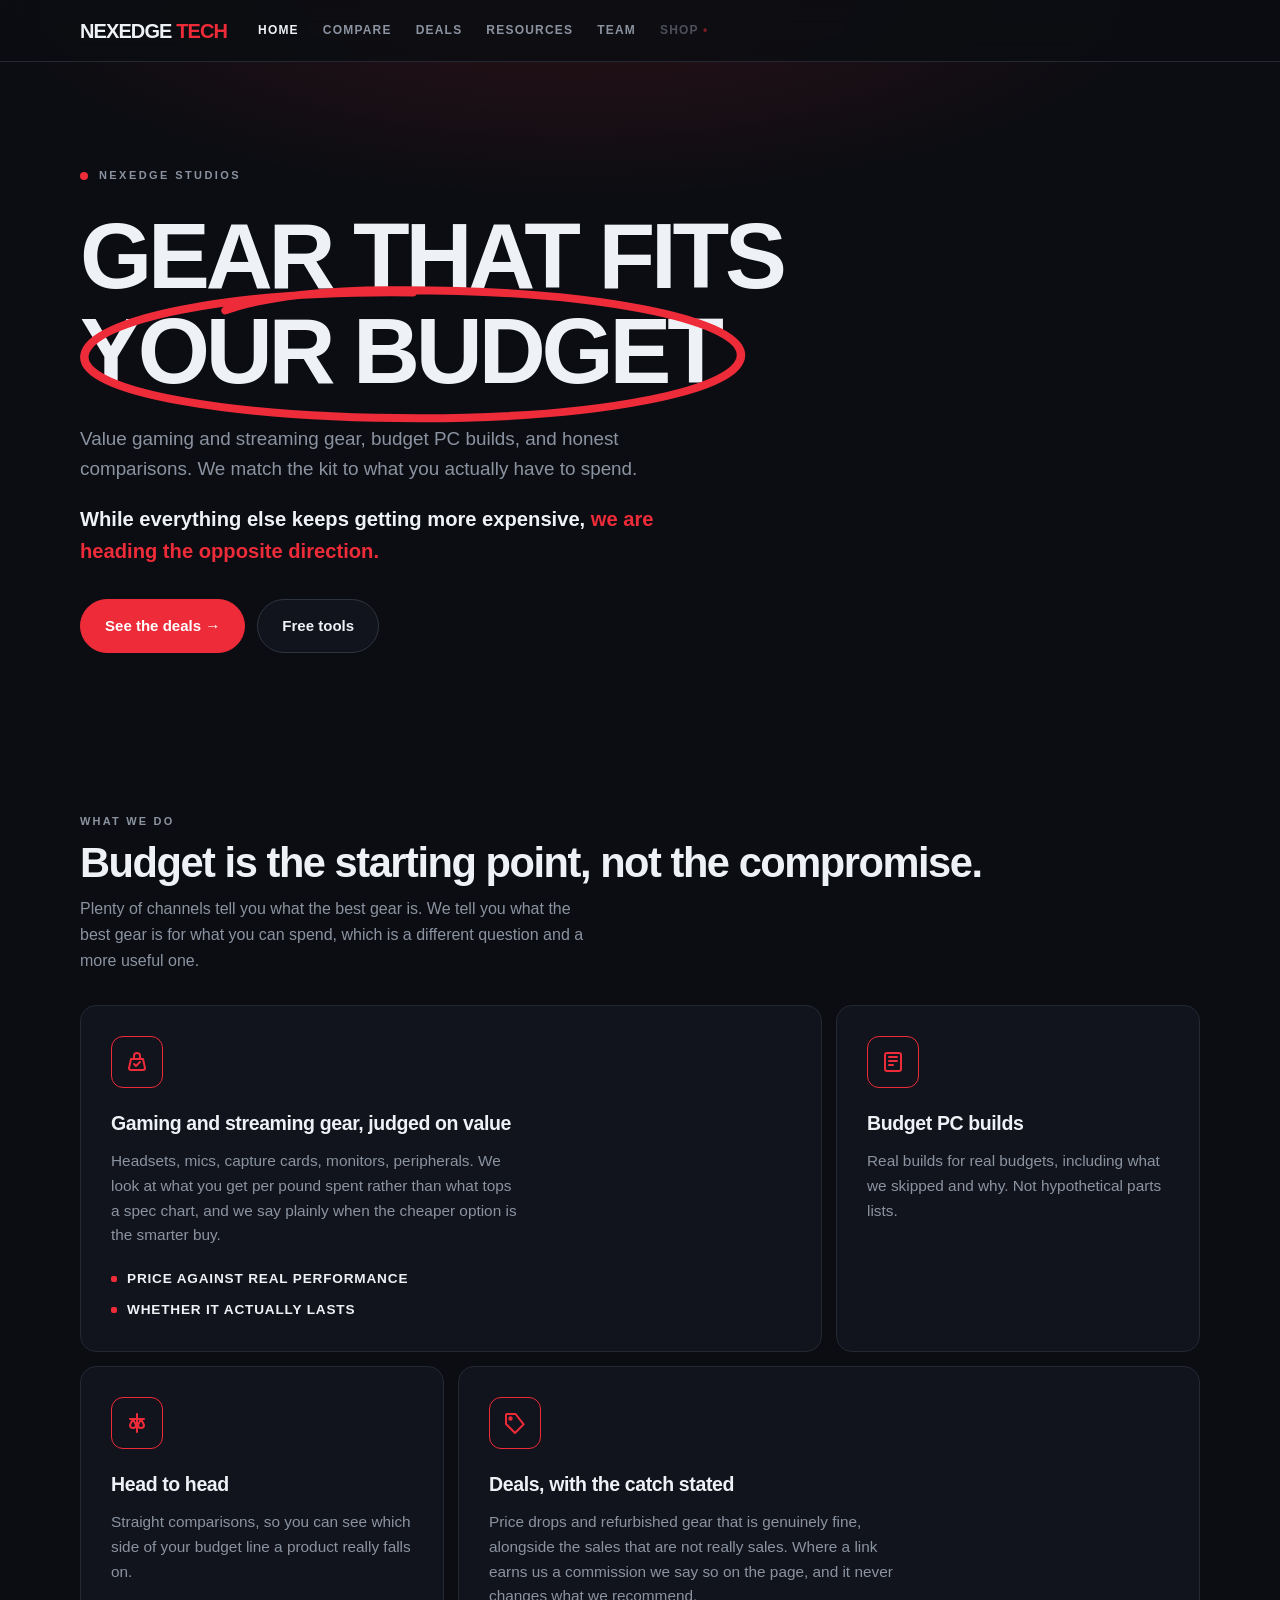
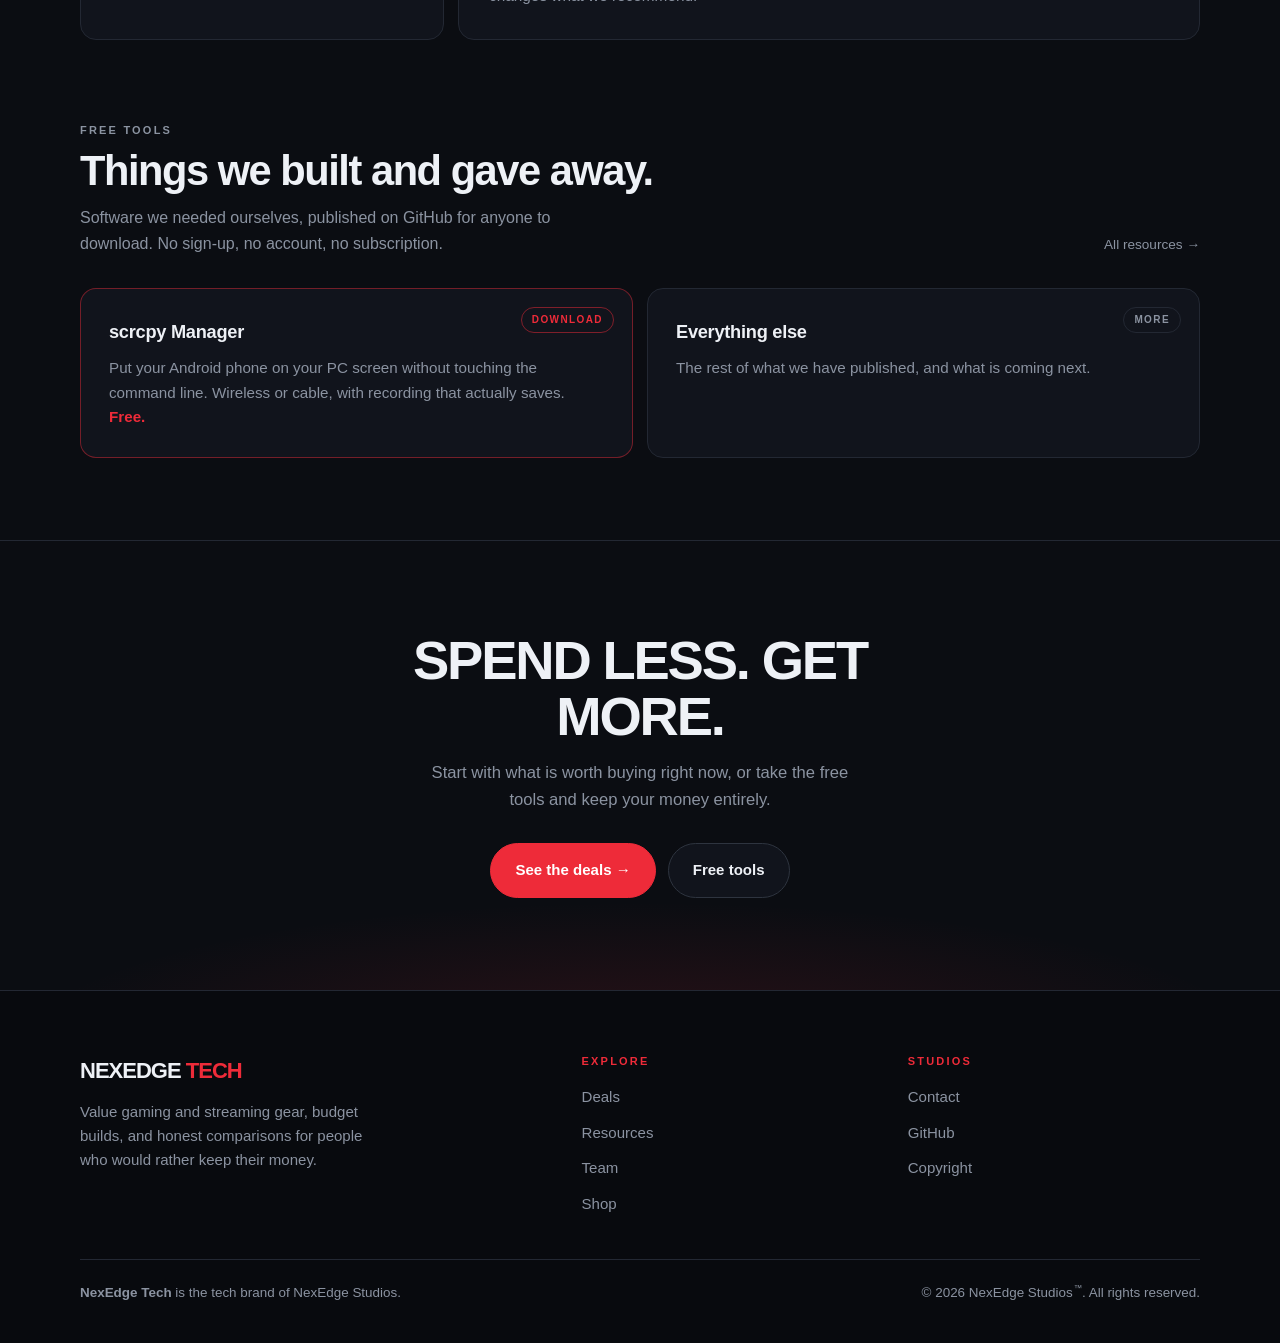
==== index.html @ ee5f9115 "Wordmark reads NEXEDGE TECH; centre it on mobile" ====
﻿<!doctype html>
<html lang="en">
<head>
<meta charset="utf-8">
<meta name="viewport" content="width=device-width, initial-scale=1">
<title>NexEdge Studios | Gear that fits your budget</title>
<meta name="description" content="Value gaming and streaming gear, budget PC builds, and honest comparisons that match the kit to your budget. Home of NexEdge Tech.">
<meta name="theme-color" content="#0b0d12">
<meta property="og:title" content="NexEdge Studios | Gear that fits your budget">
<meta property="og:description" content="Value gaming and streaming gear, budget PC builds, and honest comparisons.">
<meta property="og:type" content="website">
<meta property="og:url" content="https://nexedgestudios.com/">
<link rel="stylesheet" href="/assets/site.css">
</head>
<body>

<nav class="top">
  <div class="nav-in">
    <button class="burger" id="burger" aria-label="Open menu" aria-expanded="false" aria-controls="panel">
      <i></i><i></i><i></i>
    </button>
    <a class="word" href="/">NEXEDGE<b> TECH</b></a>
    <div class="tabs">
      <a class="on" href="/">Home</a>
      <a href="/compare/">Compare</a>
      <a href="/deals/">Deals</a>
      <a href="/resources/">Resources</a>
      <a href="/team/">Team</a>
      <a href="/shop/" class="soon">Shop</a>
    </div>
  </div>
</nav>

<div class="scrim" id="scrim" hidden></div>

<aside class="panel" id="panel" aria-hidden="true" aria-label="Menu">
  <div class="panel-top">
    <span class="word">NEXEDGE<b> TECH</b></span>
    <button class="panel-close" id="panelClose" aria-label="Close menu">&times;</button>
  </div>

  <a class="pl" href="/">Home</a>
  <a class="pl" href="/compare/">Compare<small>Match the gear to your budget</small></a>
  <a class="pl" href="/deals/">Deals<small>What is actually worth buying</small></a>
  <a class="pl" href="/resources/">Resources<small>Free tools we built and gave away</small></a>
  <a class="pl" href="/team/">Team<small>Who we are</small></a>
  <a class="pl" href="/shop/">Shop <span class="pdot">&bull;</span><small>Coming soon</small></a>

  <div class="panel-foot">
    <a class="btn solid" href="mailto:contact@nexedgestudios.com">contact@nexedgestudios.com</a>
    <p>No sign-up. No email required.</p>
    <div class="panel-mini">
      <a href="/copyright/">Copyright</a>
      <a href="https://github.com/nexedgestudios">GitHub</a>
    </div>
  </div>
</aside>

<div class="wrap">
  <header class="hero">
    <div class="status reveal"><span class="dot"></span><span>NexEdge Studios</span></div>
    <h1 class="reveal">
      Gear that fits
      <span class="ring" id="ring">your budget<svg viewBox="0 0 600 150" preserveAspectRatio="none" aria-hidden="true"><path d="M300 20 C150 18 34 44 30 76 C26 110 158 132 306 132 C450 132 574 108 570 74 C566 44 452 18 292 18 C232 17 176 24 146 36"/></svg></span>
    </h1>
    <p class="lede reveal">
      Value gaming and streaming gear, budget PC builds, and honest
      comparisons. We match the kit to what you actually have to spend.
    </p>
    <p class="flip reveal">
      While everything else keeps getting more expensive,
      <em>we are heading the opposite direction.</em>
    </p>
    <div class="cta-row reveal">
      <a class="btn solid mag" href="/deals/">See the deals &rarr;</a>
      <a class="btn mag" href="/resources/">Free tools</a>
    </div>
  </header>
</div>

<div class="wrap">
  <section id="what">
    <div class="head reveal">
      <div>
        <p class="kicker">What we do</p>
        <h2 class="h2">Budget is the starting point, not the compromise.</h2>
        <p class="sub">
          Plenty of channels tell you what the best gear is. We tell you what
          the best gear is for what you can spend, which is a different
          question and a more useful one.
        </p>
      </div>
    </div>

    <div class="bento reveal">

      <div class="cell w8">
        <div class="ic" aria-hidden="true">
          <svg viewBox="0 0 24 24"><path d="M6 9h12l2 9a2 2 0 0 1-2 2H6a2 2 0 0 1-2-2z"/><path d="M9 9V6a3 3 0 0 1 6 0v3"/><path d="m9 14 2 2 4-4"/></svg>
        </div>
        <h3>Gaming and streaming gear, judged on value</h3>
        <p>
          Headsets, mics, capture cards, monitors, peripherals. We look at what
          you get per pound spent rather than what tops a spec chart, and we say
          plainly when the cheaper option is the smarter buy.
        </p>
        <ul class="ticks">
          <li><i></i> Price against real performance</li>
          <li><i></i> Whether it actually lasts</li>
        </ul>
      </div>

      <div class="cell w4">
        <div class="ic" aria-hidden="true">
          <svg viewBox="0 0 24 24"><rect x="4" y="3" width="16" height="18" rx="2"/><path d="M8 7h8M8 11h8M8 15h4"/></svg>
        </div>
        <h3>Budget PC builds</h3>
        <p>
          Real builds for real budgets, including what we skipped and why. Not
          hypothetical parts lists.
        </p>
      </div>

      <div class="cell w4">
        <div class="ic" aria-hidden="true">
          <svg viewBox="0 0 24 24"><path d="M12 3v18"/><path d="M5 8h14"/><path d="m8 8-3 6a3 3 0 0 0 6 0z"/><path d="m16 8-3 6a3 3 0 0 0 6 0z"/></svg>
        </div>
        <h3>Head to head</h3>
        <p>
          Straight comparisons, so you can see which side of your budget line a
          product really falls on.
        </p>
      </div>

      <div class="cell w8">
        <div class="ic" aria-hidden="true">
          <svg viewBox="0 0 24 24"><path d="M20.6 13.4 12 22l-9-9V4a1 1 0 0 1 1-1h8.6z"/><circle cx="7.5" cy="7.5" r="1.2"/></svg>
        </div>
        <h3>Deals, with the catch stated</h3>
        <p>
          Price drops and refurbished gear that is genuinely fine, alongside the
          sales that are not really sales. Where a link earns us a commission we
          say so on the page, and it never changes what we recommend.
        </p>
      </div>

    </div>
  </section>
</div>

<div class="wrap">
  <section id="free" style="padding-top:0">
    <div class="head reveal">
      <div>
        <p class="kicker">Free tools</p>
        <h2 class="h2">Things we built and gave away.</h2>
        <p class="sub">
          Software we needed ourselves, published on GitHub for anyone to
          download. No sign-up, no account, no subscription.
        </p>
      </div>
      <p class="note"><a class="copy-link" href="/resources/">All resources &rarr;</a></p>
    </div>
    <div class="grid2 reveal">
      <a class="card lead" href="/resources/">
        <span class="tag">Download</span>
        <h3>scrcpy Manager</h3>
        <p>
          Put your Android phone on your PC screen without touching the command
          line. Wireless or cable, with recording that actually saves.
          <span class="free">Free.</span>
        </p>
      </a>
      <a class="card" href="/resources/">
        <span class="tag">More</span>
        <h3>Everything else</h3>
        <p>
          The rest of what we have published, and what is coming next.
        </p>
      </a>
    </div>
  </section>
</div>

<div class="final">
  <div class="wrap reveal">
    <h2>Spend less. Get more.</h2>
    <p>
      Start with what is worth buying right now, or take the free tools and
      keep your money entirely.
    </p>
    <div class="cta-row">
      <a class="btn solid mag" href="/deals/">See the deals &rarr;</a>
      <a class="btn mag" href="/resources/">Free tools</a>
    </div>
  </div>
</div>

<footer>
  <div class="wrap">
    <div class="fgrid">
      <div class="fbrand">
        <a class="word" href="/">NEXEDGE<b> TECH</b></a>
        <p>
          Value gaming and streaming gear, budget builds, and honest
          comparisons for people who would rather keep their money.
        </p>
      </div>
      <div>
        <h4>Explore</h4>
        <ul>
          <li><a href="/deals/">Deals</a></li>
          <li><a href="/resources/">Resources</a></li>
          <li><a href="/team/">Team</a></li>
          <li><a href="/shop/">Shop</a></li>
        </ul>
      </div>
      <div>
        <h4>Studios</h4>
        <ul>
          <li><a href="mailto:contact@nexedgestudios.com">Contact</a></li>
          <li><a href="https://github.com/nexedgestudios">GitHub</a></li>
          <li><a href="/copyright/">Copyright</a></li>
        </ul>
      </div>
    </div>
    <div class="fbot">
      <p style="margin:0"><strong>NexEdge Tech</strong> is the tech brand of NexEdge Studios.</p>
      <p style="margin:0">
        <a href="/copyright/" class="copy-link">
          &copy; <span class="yr">2026</span> NexEdge Studios<span class="tm">&trade;</span>.
          All rights reserved.
        </a>
      </p>
    </div>
  </div>
</footer>

<script src="/assets/site.js"></script>
</body>
</html>
---- assets/site.css ----
/* ====================================================================
   NexEdge Studios - shared stylesheet
   One file for every page so styling cannot drift between them.
   No webfonts, no frameworks, no external requests of any kind.
   ==================================================================== */
:root{
  --bg:#0b0d12;            /* near black, faint cool cast */
  --bg-2:#10131a;
  --bg-3:#080a0e;
  --card:rgba(19,23,31,.82);
  --line:#232833;
  --line-2:#2e343f;
  --fg:#eef1f6;
  --muted:#8b93a1;
  --accent:#ee2b39;        /* NexEdge red */
  --accent-soft:rgba(238,43,57,.14);
  --accent-ink:#ffffff;
  --max:1180px;
  --gutter:30px;
}
*{box-sizing:border-box}
html{-webkit-text-size-adjust:100%;scroll-behavior:smooth}
@media(prefers-reduced-motion:reduce){ html{scroll-behavior:auto} }
body{
  margin:0;background:var(--bg);color:var(--fg);
  font:16px/1.6 -apple-system,BlinkMacSystemFont,"Segoe UI",Roboto,Helvetica,Arial,sans-serif;
  -webkit-font-smoothing:antialiased;overflow-x:hidden;
}
.wrap{max-width:var(--max);margin:0 auto;padding:0 var(--gutter)}
.narrow{max-width:860px}
a{color:inherit}

/* ---------- reveal on scroll ---------- */
.reveal{opacity:0;transform:translateY(26px);
  transition:opacity .7s cubic-bezier(.22,1,.36,1),transform .7s cubic-bezier(.22,1,.36,1)}
.reveal.in{opacity:1;transform:none}
@media(prefers-reduced-motion:reduce){ .reveal{opacity:1;transform:none;transition:none} }

/* ---------- nav ---------- */
nav.top{position:sticky;top:0;z-index:60;
  background:rgba(11,13,18,.86);backdrop-filter:blur(12px);
  border-bottom:1px solid var(--line)}
.nav-in{max-width:var(--max);margin:0 auto;padding:13px var(--gutter);
  display:flex;align-items:center;gap:16px}
.word{font-weight:900;letter-spacing:-.045em;font-size:20px;
  text-decoration:none;white-space:nowrap;margin-right:4px}
.word b{color:var(--accent)}
/* On mobile the wordmark centres itself regardless of the burger's width.
   Absolute centring beats flex here - it stays dead centre even though the
   burger sits on the left and there is nothing on the right. */
@media(max-width:880px){
  .nav-in{position:relative;min-height:40px}
  nav.top .word{position:absolute;left:50%;transform:translateX(-50%);margin:0}
}
.tabs{display:flex;gap:2px;align-items:center;flex:1}
.tabs a{color:var(--muted);text-decoration:none;font-size:12px;
  letter-spacing:.1em;text-transform:uppercase;font-weight:700;
  padding:8px 11px;border-radius:8px;white-space:nowrap;transition:color .2s,background .2s}
.tabs a:hover{color:var(--fg);background:#171b23}
.tabs a.on{color:var(--fg)}
.tabs a.soon{opacity:.5}
.tabs a.soon:after{content:" \2022";color:var(--accent)}
@media(max-width:880px){ .word{font-size:18px} .tabs{display:none} }

/* ---------- burger + left slide-out panel ---------- */
.burger{margin-left:-10px;margin-right:4px;display:inline-flex;flex-direction:column;
  justify-content:center;gap:5px;width:44px;height:40px;padding:0 10px;
  background:none;border:0;cursor:pointer;z-index:80;flex:none}
/* Desktop keeps the inline tabs, so the burger and slide-out are mobile only.
   The 880px breakpoint below is where .tabs hides - these two must stay in sync. */
@media(min-width:881px){ .burger{display:none} }
.burger i{display:block;height:2px;background:var(--fg);border-radius:2px;
  transition:transform .35s cubic-bezier(.4,0,.2,1),opacity .25s}
.burger i:nth-child(1){width:100%}
.burger i:nth-child(2){width:70%;align-self:flex-end}
.burger i:nth-child(3){width:85%;align-self:flex-end}
body.panel-open .burger i:nth-child(1){transform:translateY(7px) rotate(45deg);width:100%}
body.panel-open .burger i:nth-child(2){opacity:0}
body.panel-open .burger i:nth-child(3){transform:translateY(-7px) rotate(-45deg);width:100%}

.scrim{position:fixed;inset:0;background:rgba(4,5,8,.62);backdrop-filter:blur(2px);
  opacity:0;visibility:hidden;z-index:70;
  transition:opacity 400ms cubic-bezier(.4,0,.2,1),visibility 400ms}
body.panel-open .scrim{opacity:1;visibility:visible}

.panel{position:fixed;top:0;left:0;height:100dvh;width:100%;max-width:600px;
  background:var(--bg-2);border-right:1px solid var(--line);z-index:75;
  transform:translateX(-100%);
  transition:transform 600ms cubic-bezier(.4,0,.2,1);
  display:flex;flex-direction:column;
  padding:0 calc(6vw + 20px);overflow-y:auto;overscroll-behavior:contain;
  scrollbar-width:thin;scrollbar-color:var(--line-2) transparent}
.panel::-webkit-scrollbar{width:6px}
.panel::-webkit-scrollbar-thumb{background:var(--line-2);border-radius:6px}
body.panel-open .panel{transform:translateX(0)}
@media(prefers-reduced-motion:reduce){ .panel,.scrim{transition:none} }
.panel-top{display:flex;align-items:center;justify-content:space-between;
  padding:22px 0 10px;margin-bottom:10px}
.panel-close{background:none;border:0;color:var(--muted);cursor:pointer;
  font-size:26px;line-height:1;padding:6px 10px;border-radius:8px}
.panel-close:hover{color:var(--fg);background:#191d26}
.panel a.pl{display:block;text-decoration:none;color:var(--fg);
  font-weight:800;letter-spacing:-.02em;font-size:clamp(1.4rem,4.4vw,1.95rem);
  padding:26px 0;border-bottom:1px solid var(--line);
  transition:color .2s,padding-left .3s cubic-bezier(.4,0,.2,1)}
.panel a.pl:hover{color:var(--accent);padding-left:10px}
.panel a.pl small{display:block;font-size:.7rem;letter-spacing:.16em;
  text-transform:uppercase;color:var(--muted);font-weight:700;margin-top:7px}
.panel a.pl .pdot{color:var(--accent);font-size:1rem;vertical-align:middle}
.panel-foot{margin-top:auto;padding:26px 0 40px}
.panel-foot .btn{width:100%;justify-content:center}
.panel-foot p{margin:13px 0 0;color:var(--muted);font-size:.82rem;text-align:center}
.panel-mini{display:flex;gap:16px;justify-content:center;margin-top:18px}
.panel-mini a{color:var(--muted);text-decoration:none;font-size:.78rem;
  letter-spacing:.1em;text-transform:uppercase;font-weight:700}
.panel-mini a:hover{color:var(--fg)}

/* ---------- hero ---------- */
header.hero{padding:100px 0 78px;position:relative}
header.hero:before{content:"";position:absolute;inset:-45% -20% auto -20%;height:560px;
  background:radial-gradient(56% 56% at 46% 40%, var(--accent-soft), transparent 70%);
  pointer-events:none}
.status{display:inline-flex;align-items:center;gap:11px;margin-bottom:24px}
.dot{width:8px;height:8px;border-radius:50%;background:var(--accent);animation:pulse 2.4s infinite}
@keyframes pulse{
  0%{box-shadow:0 0 0 0 rgba(238,43,57,.6)}
  70%{box-shadow:0 0 0 11px rgba(238,43,57,0)}
  100%{box-shadow:0 0 0 0 rgba(238,43,57,0)}
}
@media(prefers-reduced-motion:reduce){ .dot{animation:none} }
.status span{font-size:11px;letter-spacing:.22em;text-transform:uppercase;
  color:var(--muted);font-weight:700}
h1{margin:0 0 26px;font-weight:900;letter-spacing:-.045em;
  font-size:clamp(2.7rem,8.8vw,5.8rem);line-height:1.02;text-transform:uppercase}
/* hand-drawn ring: dash length measured in JS so it always closes;
   small left overhang so the first letter is never clipped */
.ring{position:relative;display:inline-block;white-space:nowrap}
.ring svg{position:absolute;left:-5%;top:-36%;width:114%;height:178%;
  overflow:visible;pointer-events:none}
.ring svg path{fill:none;stroke:var(--accent);stroke-width:7;
  stroke-linecap:round;stroke-linejoin:round}
.ring.go svg path{animation:draw 1.25s cubic-bezier(.5,.05,.25,1) forwards}
@keyframes draw{to{stroke-dashoffset:0}}
@media(prefers-reduced-motion:reduce){
  .ring svg path{stroke-dashoffset:0 !important;animation:none !important} }
.lede{font-size:clamp(1.02rem,2.1vw,1.18rem);color:var(--muted);margin:0 0 18px;max-width:54ch}
.lede strong{color:var(--fg);font-weight:700}
.flip{font-size:clamp(1.04rem,2.2vw,1.26rem);font-weight:700;color:var(--fg);
  margin:0 0 32px;max-width:54ch}
.flip em{color:var(--accent);font-style:normal}

/* ---------- buttons ---------- */
.cta-row{display:flex;flex-wrap:wrap;gap:12px}
.btn{display:inline-flex;align-items:center;gap:9px;
  padding:14px 24px;border-radius:999px;text-decoration:none;
  font-weight:700;font-size:.94rem;border:1px solid var(--line-2);
  color:var(--fg);background:var(--card);
  transition:transform .18s ease-out,border-color .2s,filter .2s}
.btn:hover{border-color:var(--accent)}
.btn.solid{background:var(--accent);color:var(--accent-ink);border-color:var(--accent)}
.btn.solid:hover{filter:brightness(1.1)}
.microcopy{margin:15px 0 0;font-size:.86rem;color:var(--muted)}

/* ---------- sections ---------- */
section{padding:82px 0;scroll-margin-top:72px}
.head{display:flex;align-items:flex-end;justify-content:space-between;
  gap:22px;margin-bottom:32px;flex-wrap:wrap}
.kicker{font-size:11px;letter-spacing:.2em;text-transform:uppercase;
  color:var(--muted);font-weight:700;margin:0 0 10px}
.h2{margin:0;font-weight:900;letter-spacing:-.035em;line-height:1.05;
  font-size:clamp(1.7rem,4.4vw,2.6rem)}
.sub{margin:12px 0 0;color:var(--muted);max-width:58ch}
.note{font-size:.85rem;color:var(--muted);margin:0}

/* ---------- bento ---------- */
.bento{display:grid;grid-template-columns:repeat(12,1fr);gap:14px}
.cell{grid-column:span 12;background:var(--card);border:1px solid var(--line);
  border-radius:16px;padding:30px;position:relative;
  transition:border-color .3s,box-shadow .3s}
.cell:hover{border-color:var(--accent);box-shadow:0 0 34px rgba(238,43,57,.13)}
@media(min-width:840px){
  .cell.w8{grid-column:span 8}
  .cell.w4{grid-column:span 4}
  .cell.w6{grid-column:span 6}
}
.ic{width:52px;height:52px;border-radius:12px;display:flex;align-items:center;
  justify-content:center;border:1px solid var(--accent);color:var(--accent);
  margin-bottom:20px;transition:background .35s,color .35s}
.cell:hover .ic{background:var(--accent);color:var(--accent-ink)}
.ic svg{width:24px;height:24px;fill:none;stroke:currentColor;stroke-width:2;
  stroke-linecap:round;stroke-linejoin:round}
.cell h3{margin:0 0 10px;font-size:1.22rem;letter-spacing:-.02em}
.cell p{margin:0;color:var(--muted);font-size:.96rem;max-width:48ch}
.ticks{list-style:none;margin:20px 0 0;padding:0;display:grid;gap:10px}
.ticks li{display:flex;align-items:center;gap:10px;font-size:.85rem;
  letter-spacing:.06em;text-transform:uppercase;font-weight:600;color:var(--fg)}
.ticks i{width:6px;height:6px;background:var(--accent);border-radius:2px;flex:none}

/* ---------- cards ---------- */
.grid2{display:grid;gap:14px}
@media(min-width:820px){ .grid2{grid-template-columns:repeat(2,1fr)} }
.card{background:var(--card);border:1px solid var(--line);border-radius:16px;
  padding:28px;position:relative;transition:border-color .3s;
  display:block;text-decoration:none}
.card:hover{border-color:var(--line-2)}
.card h3{margin:0 0 10px;font-size:1.14rem;letter-spacing:-.015em;padding-right:96px}
.card p{margin:0;color:var(--muted);font-size:.95rem}
.tag{position:absolute;top:18px;right:18px;font-size:10px;letter-spacing:.14em;
  text-transform:uppercase;color:var(--muted);border:1px solid var(--line);
  border-radius:999px;padding:4px 10px;font-weight:700}
.card.lead{border-color:rgba(238,43,57,.45)}
.card.lead .tag{color:var(--accent);border-color:rgba(238,43,57,.5)}
.free{color:var(--accent);font-weight:700}
.empty{border:1px dashed var(--line-2);border-radius:16px;padding:32px;
  color:var(--muted);font-size:.96rem}
.empty b{color:var(--fg)}

/* ---------- disclosure ---------- */
.disclosure{background:var(--card);border:1px solid var(--line-2);border-radius:14px;
  padding:20px 22px;margin:0 0 28px}
.disclosure p{margin:0;color:var(--muted);font-size:.92rem}
.disclosure b{color:var(--fg)}

/* ---------- final cta ---------- */
.final{border-top:1px solid var(--line);padding:92px 0;text-align:center;
  position:relative;overflow:hidden}
.final:before{content:"";position:absolute;inset:auto -20% -60% -20%;height:420px;
  background:radial-gradient(50% 50% at 50% 50%, var(--accent-soft), transparent 70%);
  pointer-events:none}
.final h2{margin:0 auto 16px;font-weight:900;letter-spacing:-.04em;line-height:1.02;
  font-size:clamp(1.9rem,5.6vw,3.4rem);text-transform:uppercase;max-width:17ch;position:relative}
.final p{margin:0 auto 30px;color:var(--muted);max-width:48ch;font-size:1.04rem;position:relative}
.final .cta-row{justify-content:center;position:relative}

/* ---------- page header (inner pages) ---------- */
.phead{padding:74px 0 8px}
.phead h1{font-size:clamp(2.1rem,6vw,3.4rem);margin-bottom:14px}
.phead p{margin:0;color:var(--muted);max-width:60ch;font-size:1.05rem}

/* ---------- comparison tool ---------- */
.filters{display:grid;gap:18px;margin-bottom:34px}
.frow{display:flex;flex-wrap:wrap;gap:8px;align-items:center}
.flabel{font-size:11px;letter-spacing:.2em;text-transform:uppercase;
  color:var(--muted);font-weight:700;margin-right:6px;min-width:78px}
.chip{background:var(--card);border:1px solid var(--line);color:var(--muted);
  border-radius:999px;padding:9px 16px;font-size:.86rem;font-weight:700;
  cursor:pointer;transition:border-color .2s,color .2s,background .2s}
.chip:hover{color:var(--fg);border-color:var(--line-2)}
.chip[aria-pressed="true"]{background:var(--accent);border-color:var(--accent);
  color:var(--accent-ink)}
.count{margin:0 0 18px;color:var(--muted);font-size:.88rem}

.plist{display:grid;gap:14px}
@media(min-width:900px){ .plist{grid-template-columns:repeat(2,1fr)} }
.prod{background:var(--card);border:1px solid var(--line);border-radius:16px;
  padding:26px;display:flex;flex-direction:column;transition:border-color .3s}
.prod:hover{border-color:var(--line-2)}
.prod.pick{border-color:rgba(238,43,57,.5)}
.prod-top{display:flex;justify-content:space-between;align-items:flex-start;gap:14px}
.prod h3{margin:0 0 6px;font-size:1.12rem;letter-spacing:-.015em}
.band{font-size:10px;letter-spacing:.14em;text-transform:uppercase;font-weight:700;
  color:var(--muted);border:1px solid var(--line);border-radius:999px;
  padding:4px 10px;white-space:nowrap}
.prod.pick .band{color:var(--accent);border-color:rgba(238,43,57,.5)}
.verdict{margin:10px 0 18px;color:var(--fg);font-size:.98rem;line-height:1.55}
.specs{width:100%;border-collapse:collapse;margin:0 0 20px;font-size:.9rem}
.specs th,.specs td{text-align:left;padding:8px 0;border-bottom:1px solid var(--line);
  vertical-align:top}
.specs th{color:var(--muted);font-weight:600;width:42%;
  letter-spacing:.04em;text-transform:uppercase;font-size:.74rem;padding-top:11px}
.specs td{color:var(--fg)}
.specs tr:last-child th,.specs tr:last-child td{border-bottom:0}
.prod .btn{margin-top:auto;align-self:flex-start}
.noprice{margin:12px 0 0;font-size:.8rem;color:var(--muted)}

/* ---------- team ---------- */
.people{display:grid;gap:16px}
@media(min-width:820px){ .people{grid-template-columns:repeat(2,1fr)} }
.person{background:var(--card);border:1px solid var(--line);border-radius:16px;
  padding:30px;transition:border-color .3s}
.person:hover{border-color:var(--line-2)}
.avatar{width:104px;height:104px;border-radius:50%;overflow:hidden;margin-bottom:20px;
  border:1px solid var(--line-2);background:var(--bg-2);
  display:flex;align-items:center;justify-content:center;position:relative}
.avatar img{width:100%;height:100%;object-fit:cover;display:block}
/* until a real photo is dropped in, show initials instead of a broken image */
.avatar:before{content:attr(data-initials);position:absolute;
  font-weight:900;font-size:1.8rem;letter-spacing:-.03em;color:var(--muted);opacity:0}
.avatar.noimg:before{opacity:1}
.person h3{margin:0 0 4px;font-size:1.24rem;letter-spacing:-.02em}
.person .role{margin:0 0 14px;font-size:11px;letter-spacing:.18em;text-transform:uppercase;
  color:var(--accent);font-weight:800}
.person p{margin:0 0 12px;color:var(--muted);font-size:.96rem}
.person p:last-child{margin-bottom:0}

/* ---------- footer ---------- */
footer{border-top:1px solid var(--line);background:var(--bg-3)}
.fgrid{display:grid;gap:34px;padding:62px 0 42px}
@media(min-width:820px){ .fgrid{grid-template-columns:1.6fr 1fr 1fr} }
.fbrand .word{font-size:22px;display:inline-block;margin-bottom:12px}
.fbrand p{margin:0;color:var(--muted);font-size:.94rem;max-width:34ch}
footer h4{margin:0 0 14px;font-size:11px;letter-spacing:.2em;text-transform:uppercase;
  color:var(--accent);font-weight:800}
footer ul{list-style:none;margin:0;padding:0;display:grid;gap:10px}
footer ul a{color:var(--muted);text-decoration:none;font-size:.94rem;transition:color .2s}
footer ul a:hover{color:var(--fg)}
.fbot{border-top:1px solid var(--line);padding:22px 0 40px;display:flex;
  justify-content:space-between;gap:16px;flex-wrap:wrap;color:var(--muted);font-size:.84rem}
.tm{font-size:.62em;vertical-align:super;line-height:0;margin-left:1px}
.copy-link{color:var(--muted);text-decoration:none;transition:color .2s}
.copy-link:hover{color:var(--fg)}
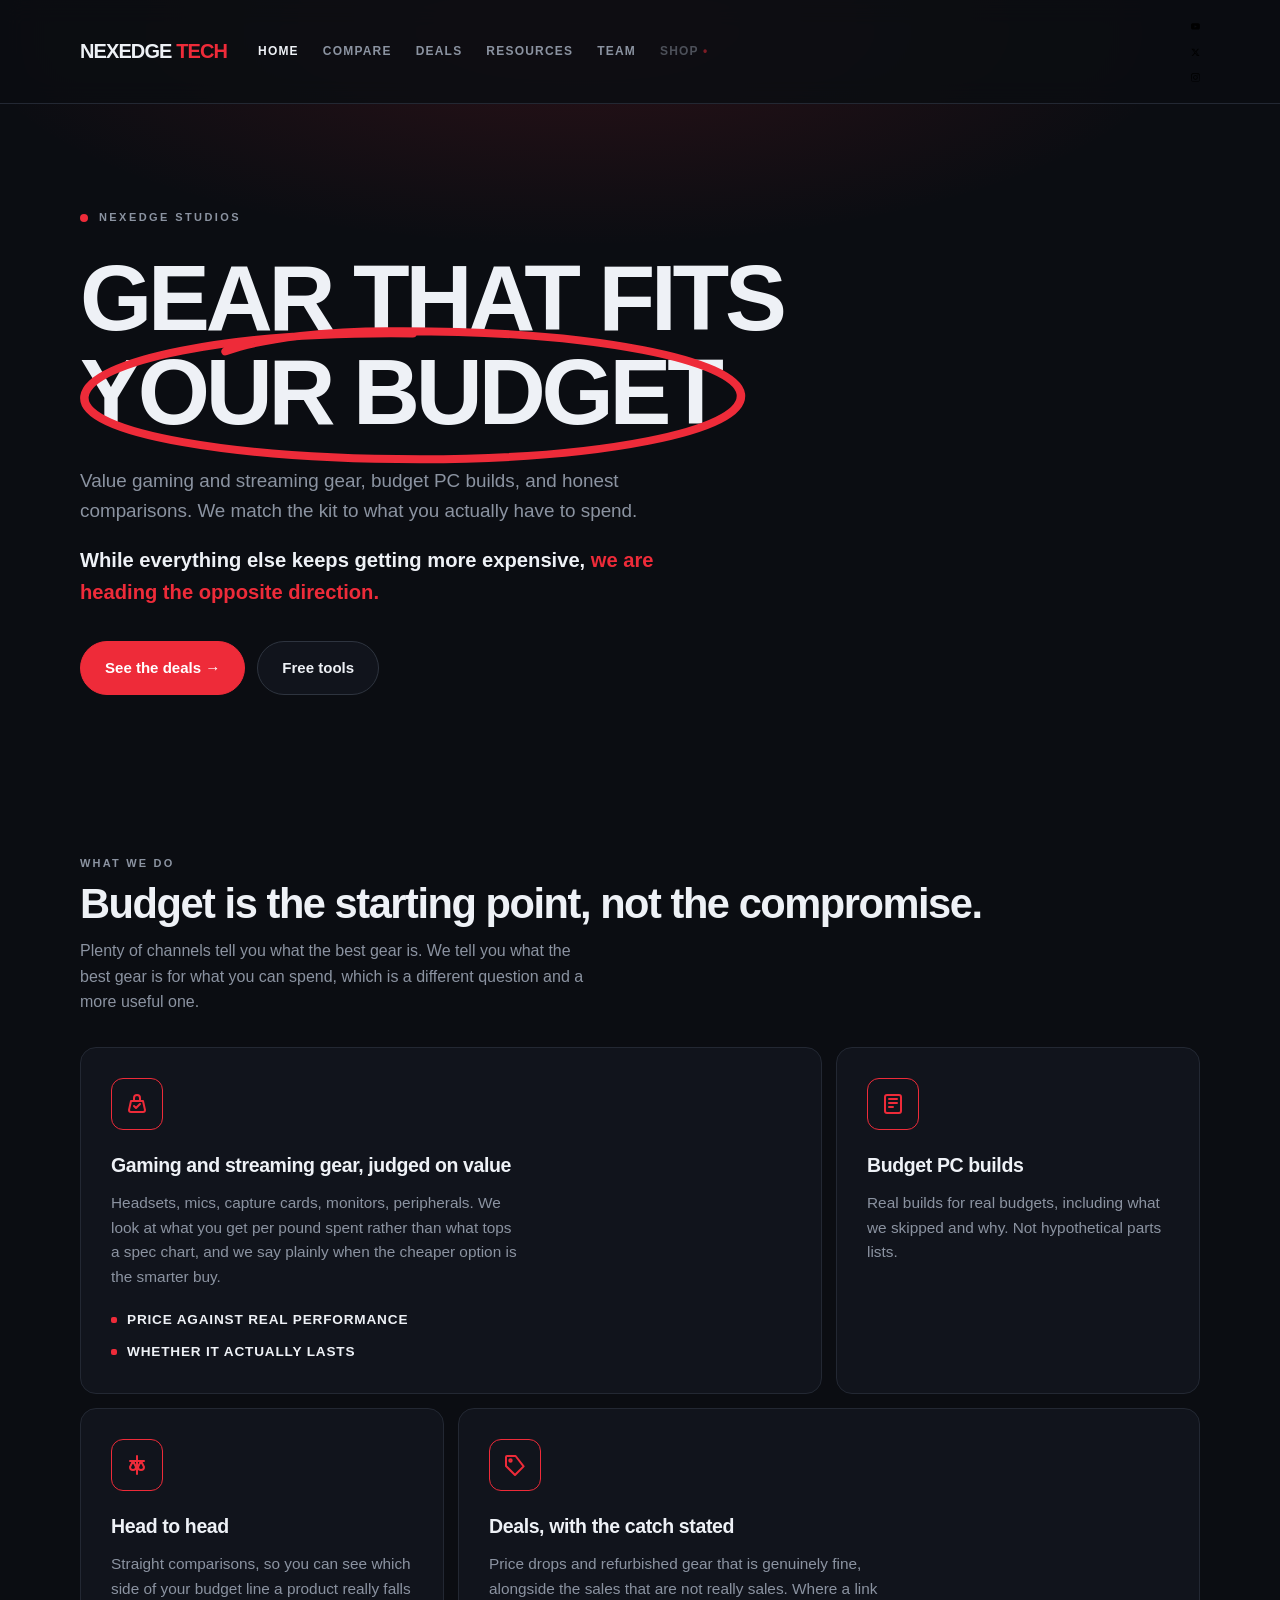
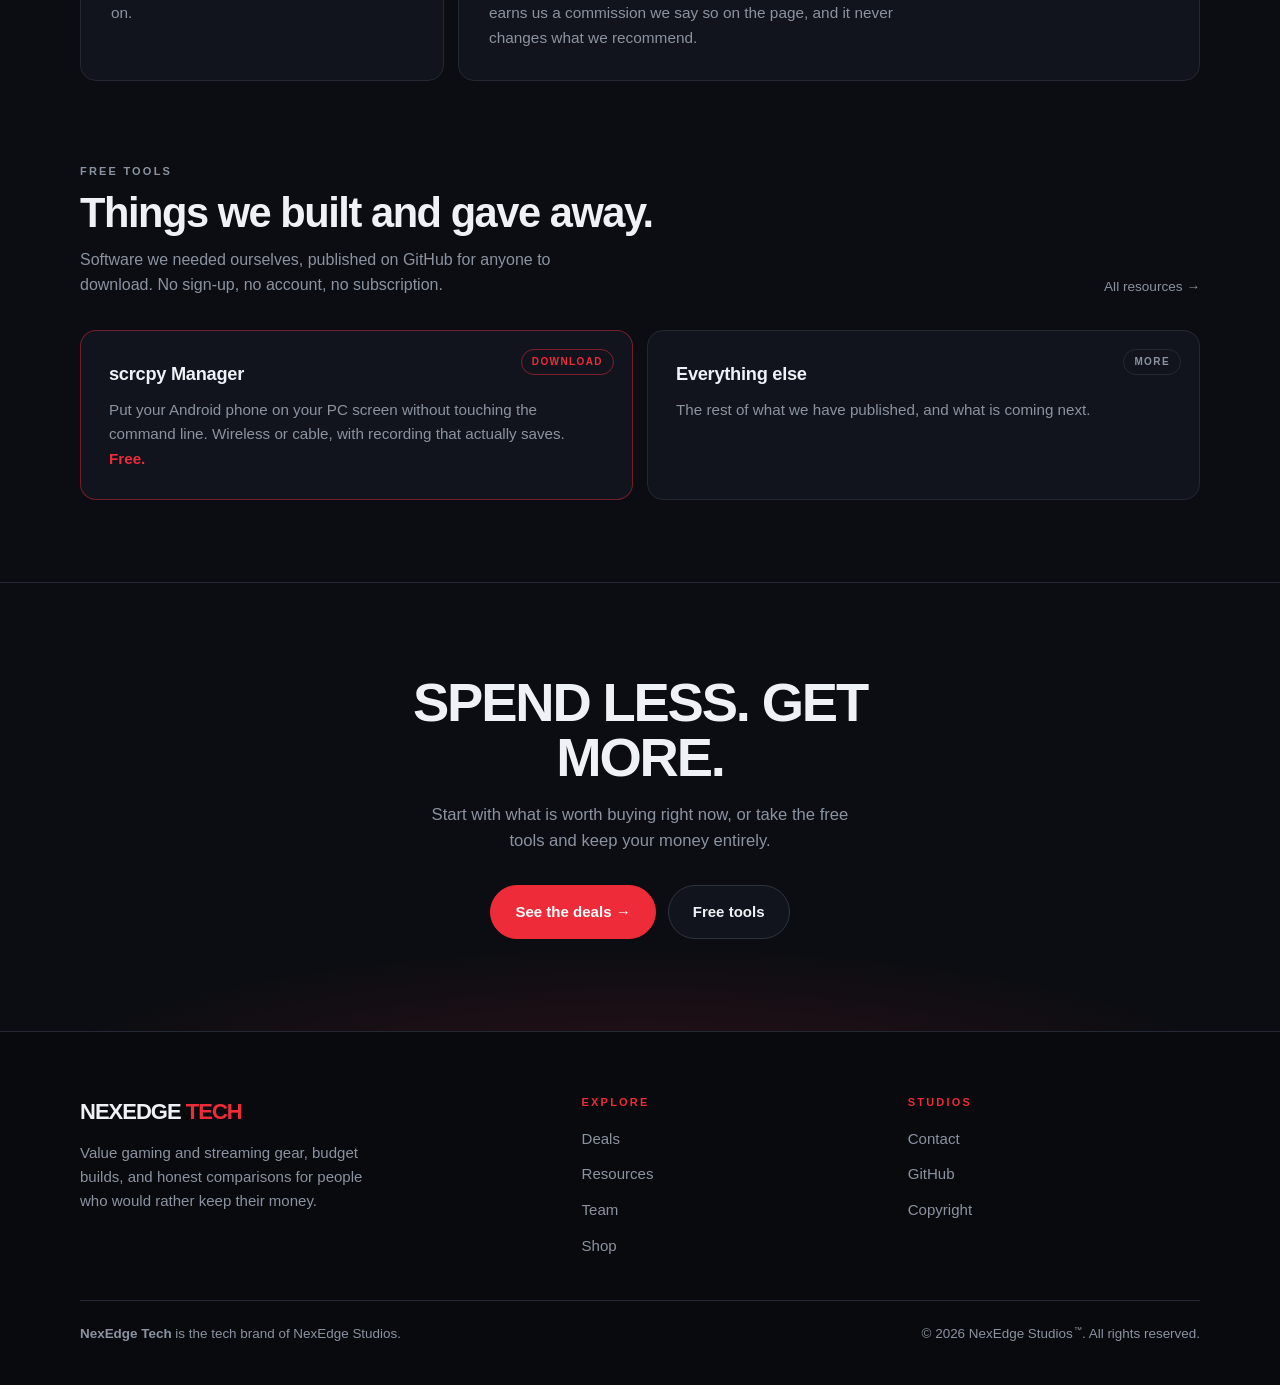
==== commit f92c521d: "Add YouTube, X and Instagram icons to the top right of every page" ====
--- a/index.html
+++ b/index.html
@@ -27,6 +27,17 @@
       <a href="/resources/">Resources</a>
       <a href="/team/">Team</a>
       <a href="/shop/" class="soon">Shop</a>
+    </div>
+    <div class="social">
+      <a href="https://www.youtube.com/@NexEdgeTech" target="_blank" rel="noopener" aria-label="NexEdge Tech on YouTube" title="YouTube">
+        <svg viewBox="0 0 24 24" aria-hidden="true"><path d="M23.498 6.186a3.016 3.016 0 0 0-2.122-2.136C19.505 3.545 12 3.545 12 3.545s-7.505 0-9.377.505A3.017 3.017 0 0 0 .502 6.186C0 8.07 0 12 0 12s0 3.93.502 5.814a3.016 3.016 0 0 0 2.122 2.136c1.871.505 9.376.505 9.376.505s7.505 0 9.377-.505a3.015 3.015 0 0 0 2.122-2.136C24 15.93 24 12 24 12s0-3.93-.502-5.814zM9.545 15.568V8.432L15.818 12l-6.273 3.568z"/></svg>
+      </a>
+      <a href="https://x.com/nexedgestudios" target="_blank" rel="noopener" aria-label="NexEdge Tech on X" title="X">
+        <svg viewBox="0 0 24 24" aria-hidden="true"><path d="M18.244 2.25h3.308l-7.227 8.26 8.502 11.24H16.17l-5.214-6.817L4.99 21.75H1.68l7.73-8.835L1.254 2.25H8.08l4.713 6.231zm-1.161 17.52h1.833L7.084 4.126H5.117z"/></svg>
+      </a>
+      <a href="https://www.instagram.com/nexedgetech" target="_blank" rel="noopener" aria-label="NexEdge Tech on Instagram" title="Instagram">
+        <svg viewBox="0 0 24 24" aria-hidden="true"><path d="M12 2.163c3.204 0 3.584.012 4.85.07 1.166.054 1.791.249 2.212.412a4.835 4.835 0 0 1 1.791 1.166 4.835 4.835 0 0 1 1.166 1.791c.163.421.358 1.046.412 2.212.058 1.266.07 1.646.07 4.85s-.012 3.584-.07 4.85c-.054 1.166-.249 1.791-.412 2.212a4.835 4.835 0 0 1-1.166 1.791 4.835 4.835 0 0 1-1.791 1.166c-.421.163-1.046.358-2.212.412-1.266.058-1.646.07-4.85.07s-3.584-.012-4.85-.07c-1.166-.054-1.791-.249-2.212-.412a4.835 4.835 0 0 1-1.791-1.166 4.835 4.835 0 0 1-1.166-1.791c-.163-.421-.358-1.046-.412-2.212C2.175 15.584 2.163 15.204 2.163 12s.012-3.584.07-4.85c.054-1.166.249-1.791.412-2.212A4.835 4.835 0 0 1 3.811 3.81a4.835 4.835 0 0 1 1.791-1.166c.421-.163 1.046-.358 2.212-.412 1.266-.058 1.646-.07 4.85-.07M12 0C8.741 0 8.333.014 7.053.072 5.775.132 4.905.333 4.14.63c-.789.306-1.459.717-2.126 1.384S.935 3.35.63 4.14C.333 4.905.132 5.775.072 7.053.014 8.333 0 8.741 0 12s.014 3.667.072 4.947c.06 1.277.261 2.148.558 2.913.306.788.717 1.459 1.384 2.126s1.352 1.078 2.141 1.384c.765.297 1.636.498 2.913.558 1.28.058 1.688.072 4.947.072s3.667-.014 4.947-.072c1.277-.06 2.148-.261 2.913-.558a5.33 5.33 0 0 0 2.126-1.384c.667-.667 1.078-1.335 1.384-2.126.297-.765.498-1.636.558-2.913.058-1.28.072-1.688.072-4.947s-.014-3.667-.072-4.947c-.06-1.277-.261-2.148-.558-2.913a5.33 5.33 0 0 0-1.384-2.126A5.33 5.33 0 0 0 19.86.63c-.765-.297-1.636-.498-2.913-.558C15.667.014 15.259 0 12 0m0 5.838a6.162 6.162 0 1 0 0 12.324 6.162 6.162 0 0 0 0-12.324M12 16a4 4 0 1 1 0-8 4 4 0 0 1 0 8m6.406-11.845a1.44 1.44 0 1 0 0 2.88 1.44 1.44 0 0 0 0-2.88"/></svg>
+      </a>
     </div>
   </div>
 </nav>
@@ -241,3 +252,4 @@
 </html>
 
 
+
--- a/assets/site.css
+++ b/assets/site.css
@@ -19,6 +19,10 @@
   --gutter:30px;
 }
 *{box-sizing:border-box}
+/* Any explicit display (flex/grid) beats the hidden attribute's default
+   display:none, so hidden elements would still show. This makes [hidden]
+   mean hidden, everywhere. */
+[hidden]{display:none !important}
 html{-webkit-text-size-adjust:100%;scroll-behavior:smooth}
 @media(prefers-reduced-motion:reduce){ html{scroll-behavior:auto} }
 body{
@@ -273,6 +277,38 @@
 .prod .btn{margin-top:auto;align-self:flex-start}
 .noprice{margin:12px 0 0;font-size:.8rem;color:var(--muted)}
 
+/* ---------- comparison chart ---------- */
+.view{display:flex;gap:6px;margin-left:auto}
+.view button{background:var(--card);border:1px solid var(--line);color:var(--muted);
+  border-radius:999px;padding:8px 15px;font-size:.8rem;font-weight:700;cursor:pointer;
+  letter-spacing:.06em;text-transform:uppercase;transition:all .2s}
+.view button[aria-pressed="true"]{background:var(--accent);border-color:var(--accent);
+  color:var(--accent-ink)}
+.chartwrap{margin:0 0 34px}
+.chartwrap h3{margin:0 0 14px;font-size:1.05rem;letter-spacing:.02em}
+.chartscroll{overflow-x:auto;border:1px solid var(--line);border-radius:16px;
+  background:var(--card);scrollbar-width:thin;scrollbar-color:var(--line-2) transparent}
+.chartscroll::-webkit-scrollbar{height:8px}
+.chartscroll::-webkit-scrollbar-thumb{background:var(--line-2);border-radius:8px}
+table.chart{border-collapse:collapse;width:100%;min-width:760px;font-size:.9rem}
+table.chart th,table.chart td{padding:14px 16px;text-align:left;
+  border-bottom:1px solid var(--line);vertical-align:top}
+table.chart thead th{position:sticky;top:0;background:var(--bg-2);z-index:2;
+  font-size:.95rem;letter-spacing:-.01em;color:var(--fg);white-space:nowrap}
+table.chart tbody th{color:var(--muted);font-weight:600;font-size:.74rem;
+  letter-spacing:.08em;text-transform:uppercase;white-space:nowrap;
+  position:sticky;left:0;background:var(--card);z-index:1;min-width:150px}
+table.chart thead th:first-child{left:0;z-index:3;background:var(--bg-2)}
+table.chart td{color:var(--fg);white-space:nowrap}
+table.chart td.blank{color:var(--muted);opacity:.5}
+table.chart tr:last-child th,table.chart tr:last-child td{border-bottom:0}
+table.chart .colband{display:block;font-size:.68rem;letter-spacing:.12em;
+  text-transform:uppercase;color:var(--muted);font-weight:700;margin-top:5px}
+table.chart .pickcol{color:var(--accent)}
+table.chart .buy{padding-top:18px;padding-bottom:18px}
+table.chart .buy .btn{padding:10px 16px;font-size:.84rem}
+.charthint{margin:10px 0 0;font-size:.8rem;color:var(--muted)}
+
 /* ---------- team ---------- */
 .people{display:grid;gap:16px}
 @media(min-width:820px){ .people{grid-template-columns:repeat(2,1fr)} }
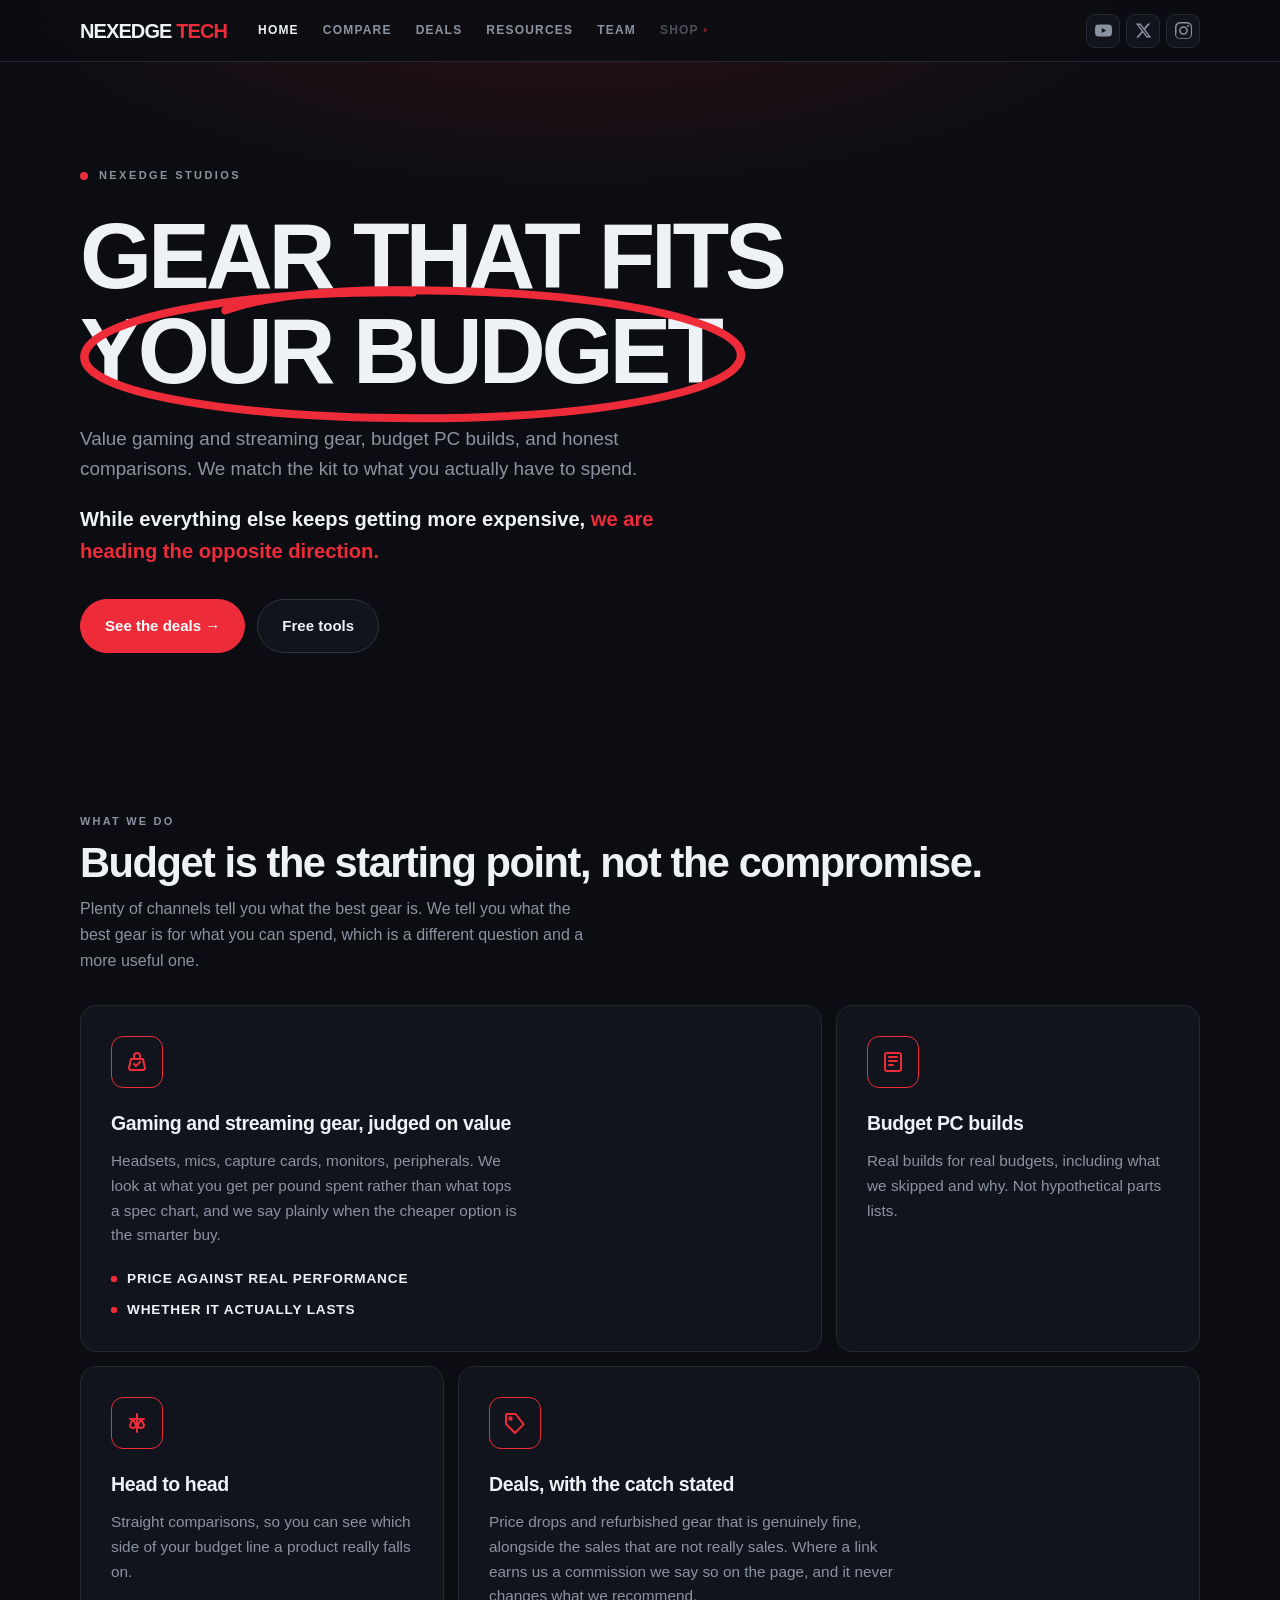
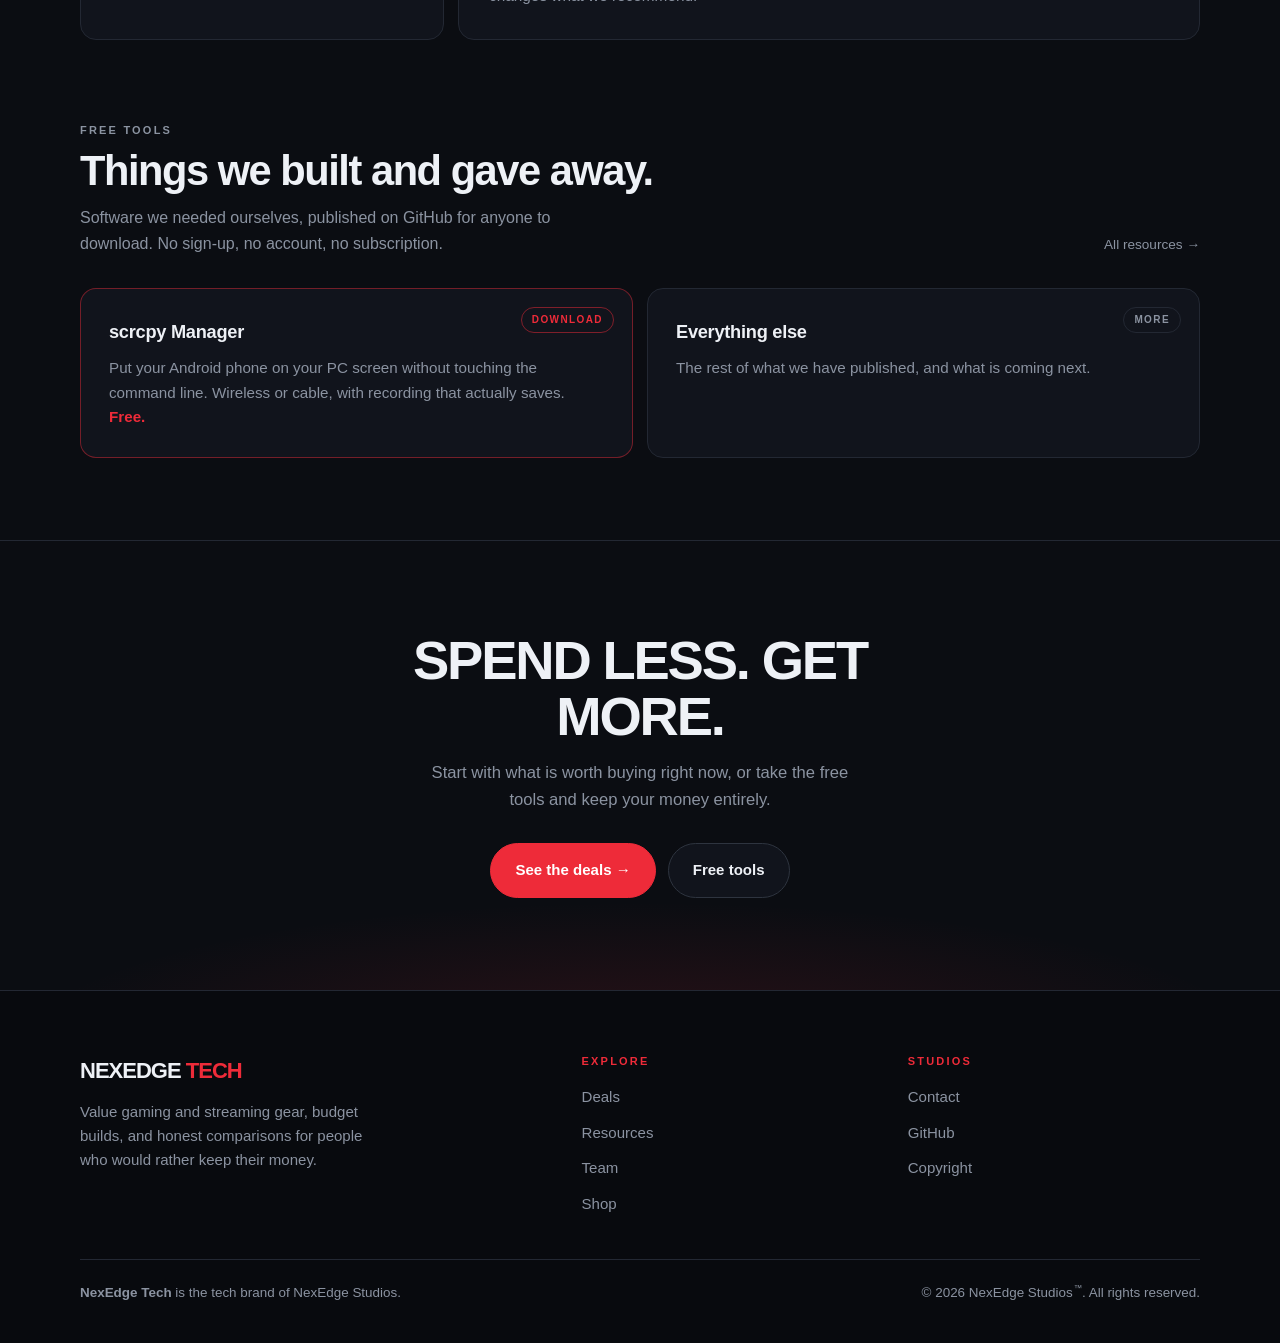
==== commit f41e30ab: "Add NET logo favicons, social icon styles, Build smarter tagline" ====
--- a/index.html
+++ b/index.html
@@ -3,14 +3,17 @@
 <head>
 <meta charset="utf-8">
 <meta name="viewport" content="width=device-width, initial-scale=1">
-<title>NexEdge Studios | Gear that fits your budget</title>
-<meta name="description" content="Value gaming and streaming gear, budget PC builds, and honest comparisons that match the kit to your budget. Home of NexEdge Tech.">
+<title>NexEdge Tech | Build smarter. Pick smarter.</title>
+<meta name="description" content="Build smarter. Pick smarter. Budget-focused reviews on PC builds, gaming, audio, streaming and software. Gear that fits your budget, plus free tools with no subscriptions.">
 <meta name="theme-color" content="#0b0d12">
-<meta property="og:title" content="NexEdge Studios | Gear that fits your budget">
-<meta property="og:description" content="Value gaming and streaming gear, budget PC builds, and honest comparisons.">
+<meta property="og:title" content="NexEdge Tech | Build smarter. Pick smarter.">
+<meta property="og:description" content="Budget-focused reviews on PC builds, gaming, audio, streaming and software. Gear that fits your budget.">
 <meta property="og:type" content="website">
 <meta property="og:url" content="https://nexedgestudios.com/">
-<link rel="stylesheet" href="/assets/site.css">
+<link rel="icon" href="/favicon.ico" sizes="any">
+<link rel="icon" type="image/png" sizes="32x32" href="/assets/brand/favicon-32.png">
+<link rel="icon" type="image/png" sizes="16x16" href="/assets/brand/favicon-16.png">
+<link rel="apple-touch-icon" href="/assets/brand/apple-touch-icon.png"><link rel="stylesheet" href="/assets/site.css">
 </head>
 <body>
 
@@ -253,3 +256,4 @@
 
 
 
+
--- a/assets/site.css
+++ b/assets/site.css
@@ -65,6 +65,18 @@
 .tabs a.soon{opacity:.5}
 .tabs a.soon:after{content:" \2022";color:var(--accent)}
 @media(max-width:880px){ .word{font-size:18px} .tabs{display:none} }
+
+/* ---------- social icons, top right ---------- */
+.social{display:flex;gap:6px;align-items:center;margin-left:auto;flex:none}
+.social a{
+  display:inline-flex;align-items:center;justify-content:center;
+  width:34px;height:34px;border-radius:9px;border:1px solid var(--line);
+  color:var(--muted);background:var(--card);
+  transition:color .2s,border-color .2s,transform .18s ease-out;
+}
+.social a:hover{color:var(--fg);border-color:var(--accent);transform:translateY(-1px)}
+.social svg{width:17px;height:17px;fill:currentColor;display:block}
+@media(max-width:420px){ .social a{width:30px;height:30px} .social svg{width:15px;height:15px} }
 
 /* ---------- burger + left slide-out panel ---------- */
 .burger{margin-left:-10px;margin-right:4px;display:inline-flex;flex-direction:column;
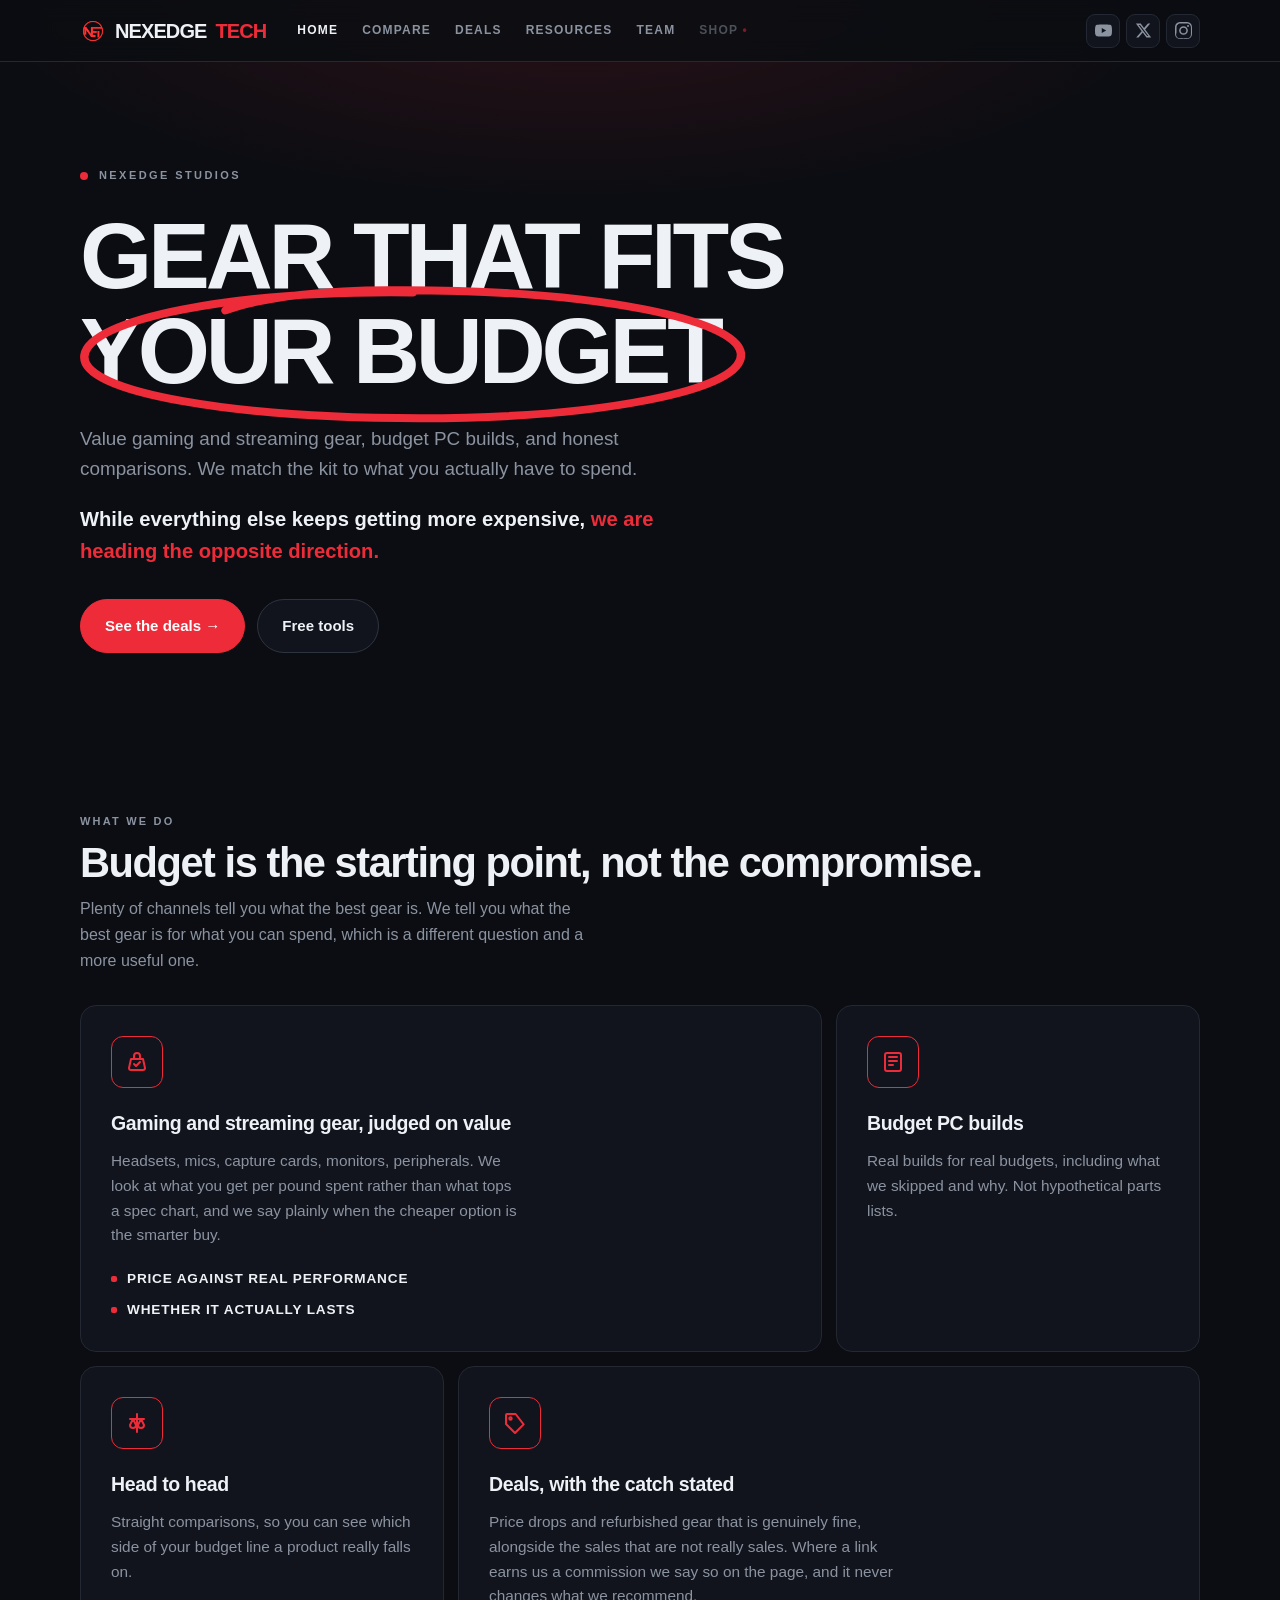
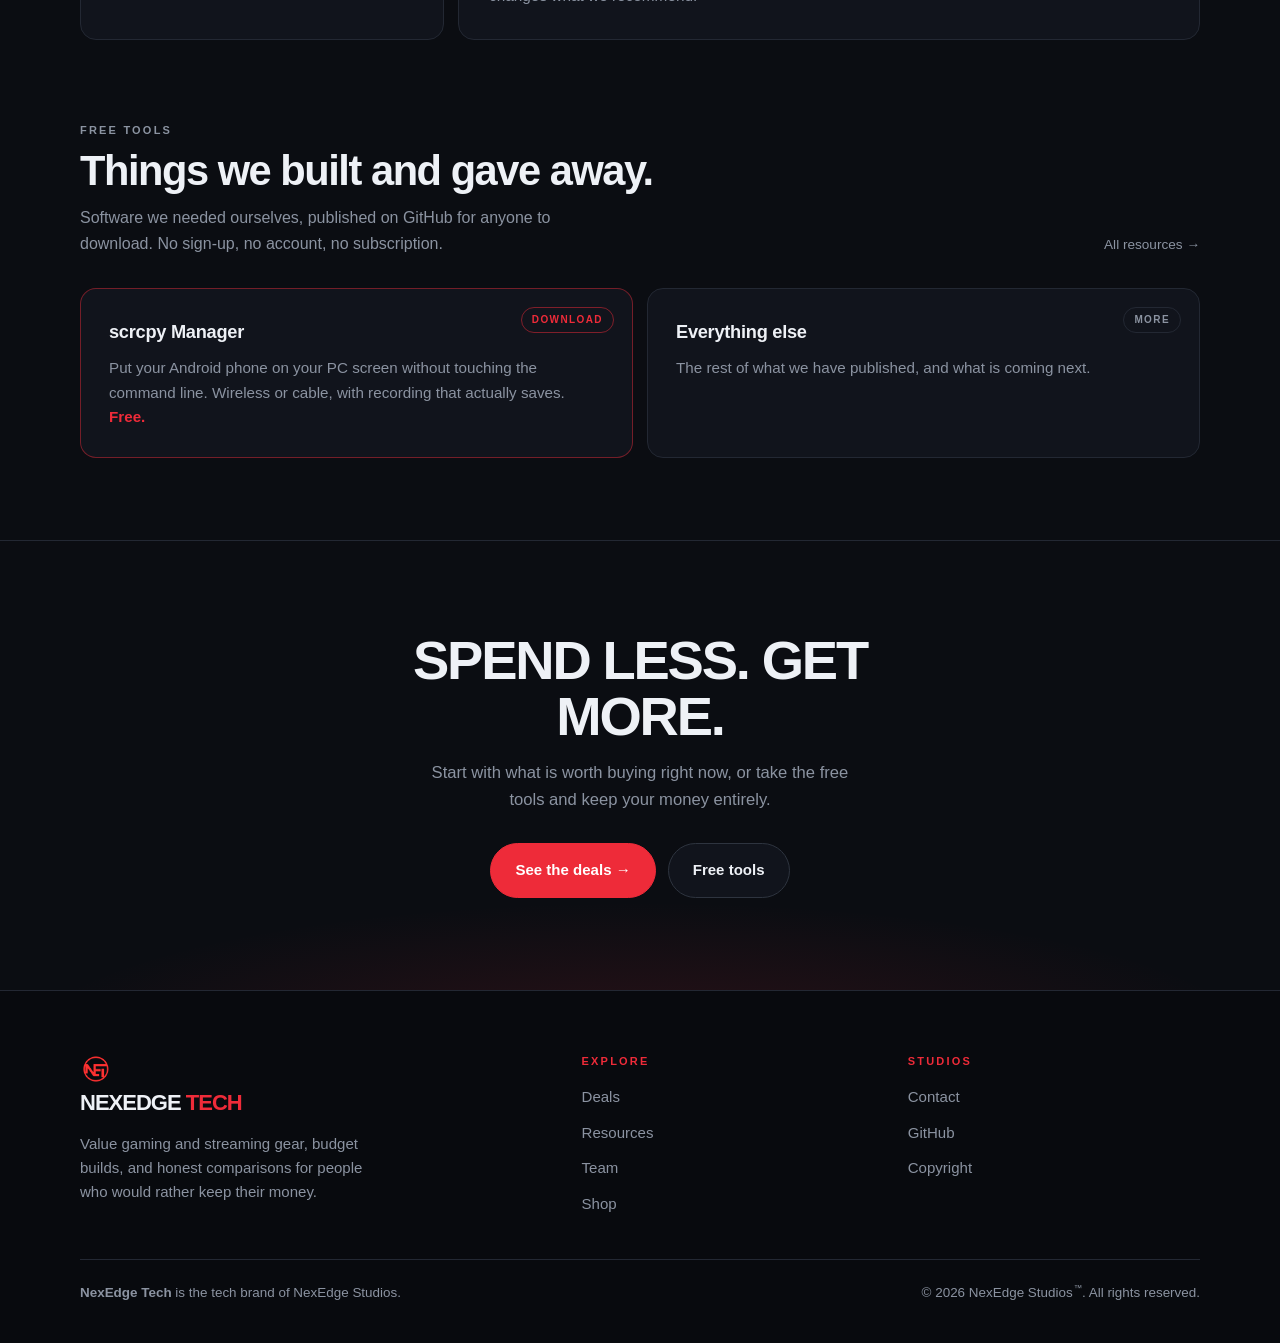
==== commit d3ba05b3: "Transparent favicons, NET logo in nav/panel/footer" ====
--- a/index.html
+++ b/index.html
@@ -22,7 +22,7 @@
     <button class="burger" id="burger" aria-label="Open menu" aria-expanded="false" aria-controls="panel">
       <i></i><i></i><i></i>
     </button>
-    <a class="word" href="/">NEXEDGE<b> TECH</b></a>
+    <a class="word" href="/"><img src="/assets/brand/net-logo.png" alt="" aria-hidden="true">NEXEDGE<b> TECH</b></a>
     <div class="tabs">
       <a class="on" href="/">Home</a>
       <a href="/compare/">Compare</a>
@@ -49,7 +49,7 @@
 
 <aside class="panel" id="panel" aria-hidden="true" aria-label="Menu">
   <div class="panel-top">
-    <span class="word">NEXEDGE<b> TECH</b></span>
+    <span class="word"><img src="/assets/brand/net-logo.png" alt="" aria-hidden="true">NEXEDGE<b> TECH</b></span>
     <button class="panel-close" id="panelClose" aria-label="Close menu">&times;</button>
   </div>
 
@@ -214,7 +214,7 @@
   <div class="wrap">
     <div class="fgrid">
       <div class="fbrand">
-        <a class="word" href="/">NEXEDGE<b> TECH</b></a>
+        <a class="word" href="/"><img src="/assets/brand/net-logo.png" alt="" aria-hidden="true">NEXEDGE<b> TECH</b></a>
         <p>
           Value gaming and streaming gear, budget builds, and honest
           comparisons for people who would rather keep their money.
@@ -257,3 +257,4 @@
 
 
 
+
--- a/assets/site.css
+++ b/assets/site.css
@@ -47,8 +47,13 @@
 .nav-in{max-width:var(--max);margin:0 auto;padding:13px var(--gutter);
   display:flex;align-items:center;gap:16px}
 .word{font-weight:900;letter-spacing:-.045em;font-size:20px;
-  text-decoration:none;white-space:nowrap;margin-right:4px}
+  text-decoration:none;white-space:nowrap;margin-right:4px;
+  display:inline-flex;align-items:center;gap:9px}
 .word b{color:var(--accent)}
+/* The logo is transparent on purpose, so it sits on whatever is behind it. */
+.word img{width:26px;height:26px;display:block;flex:none}
+.fbrand .word img{width:32px;height:32px}
+.panel-top .word img{width:24px;height:24px}
 /* On mobile the wordmark centres itself regardless of the burger's width.
    Absolute centring beats flex here - it stays dead centre even though the
    burger sits on the left and there is nothing on the right. */
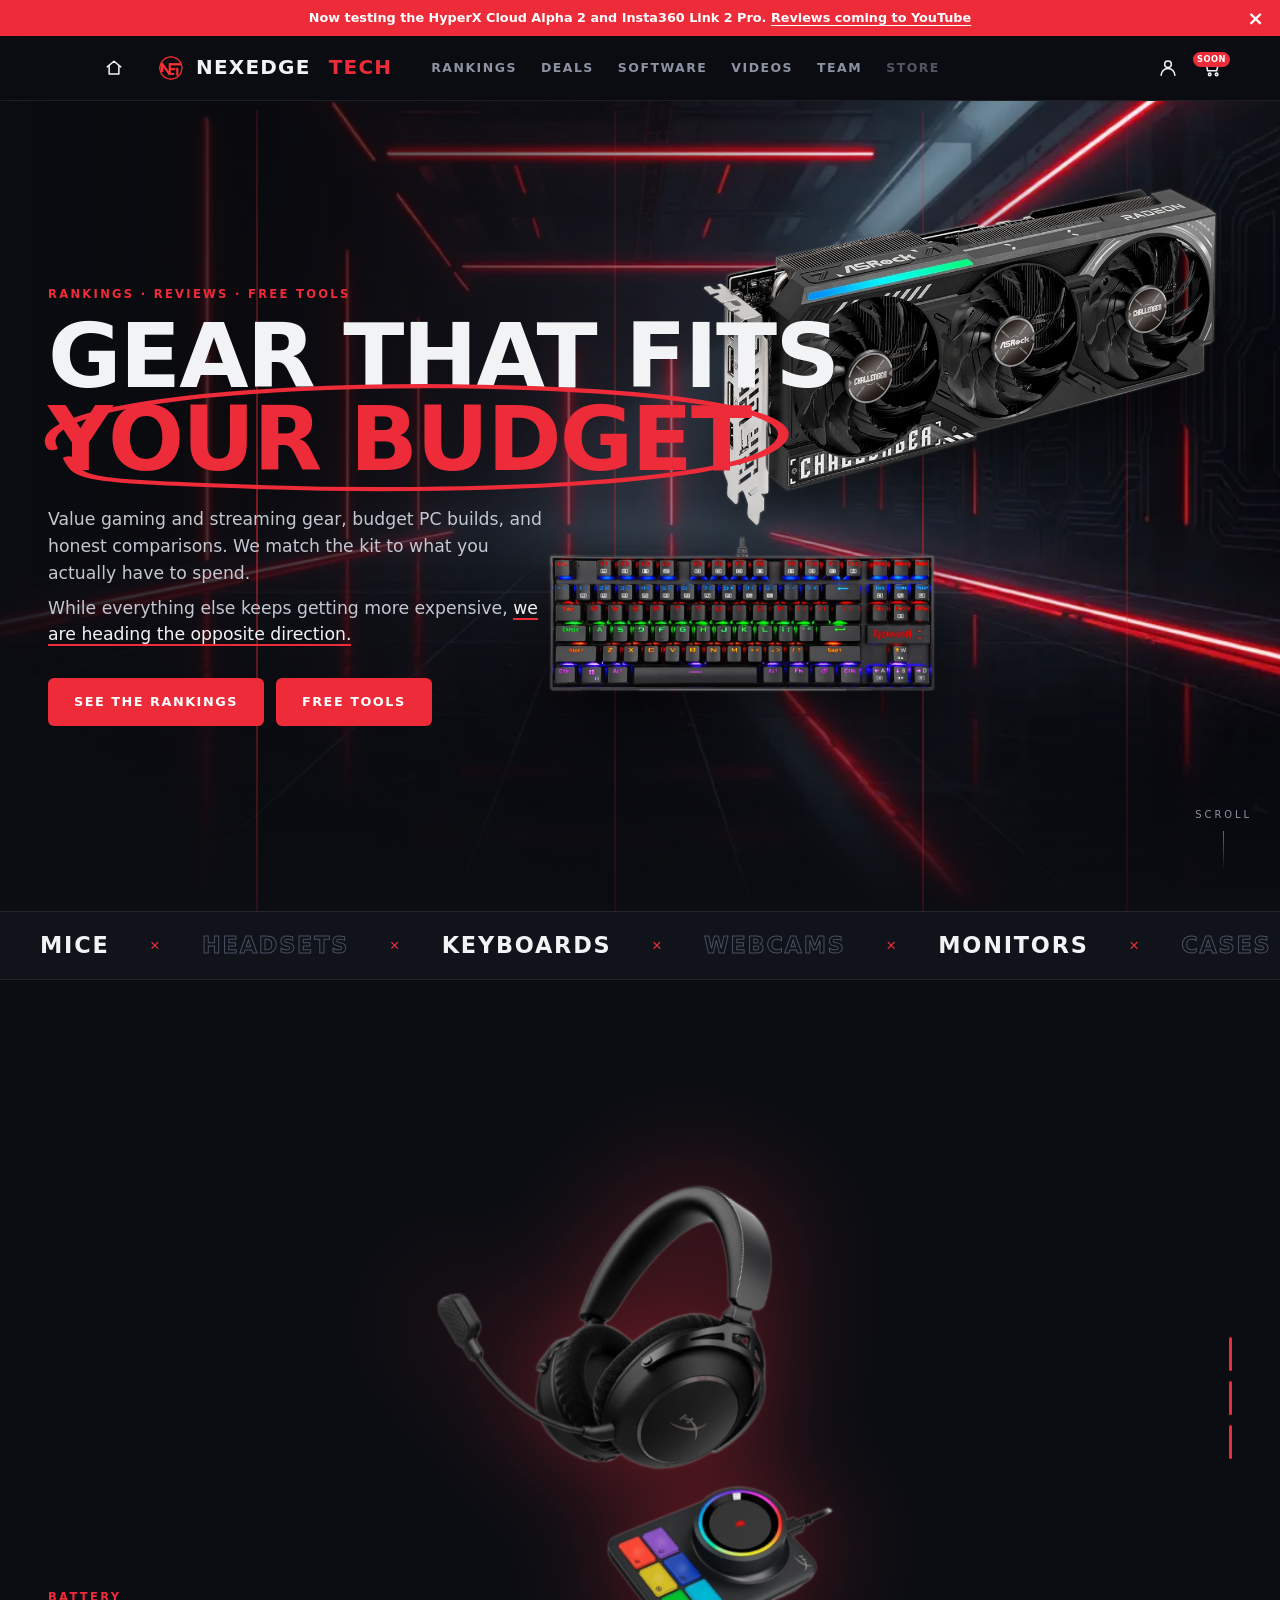
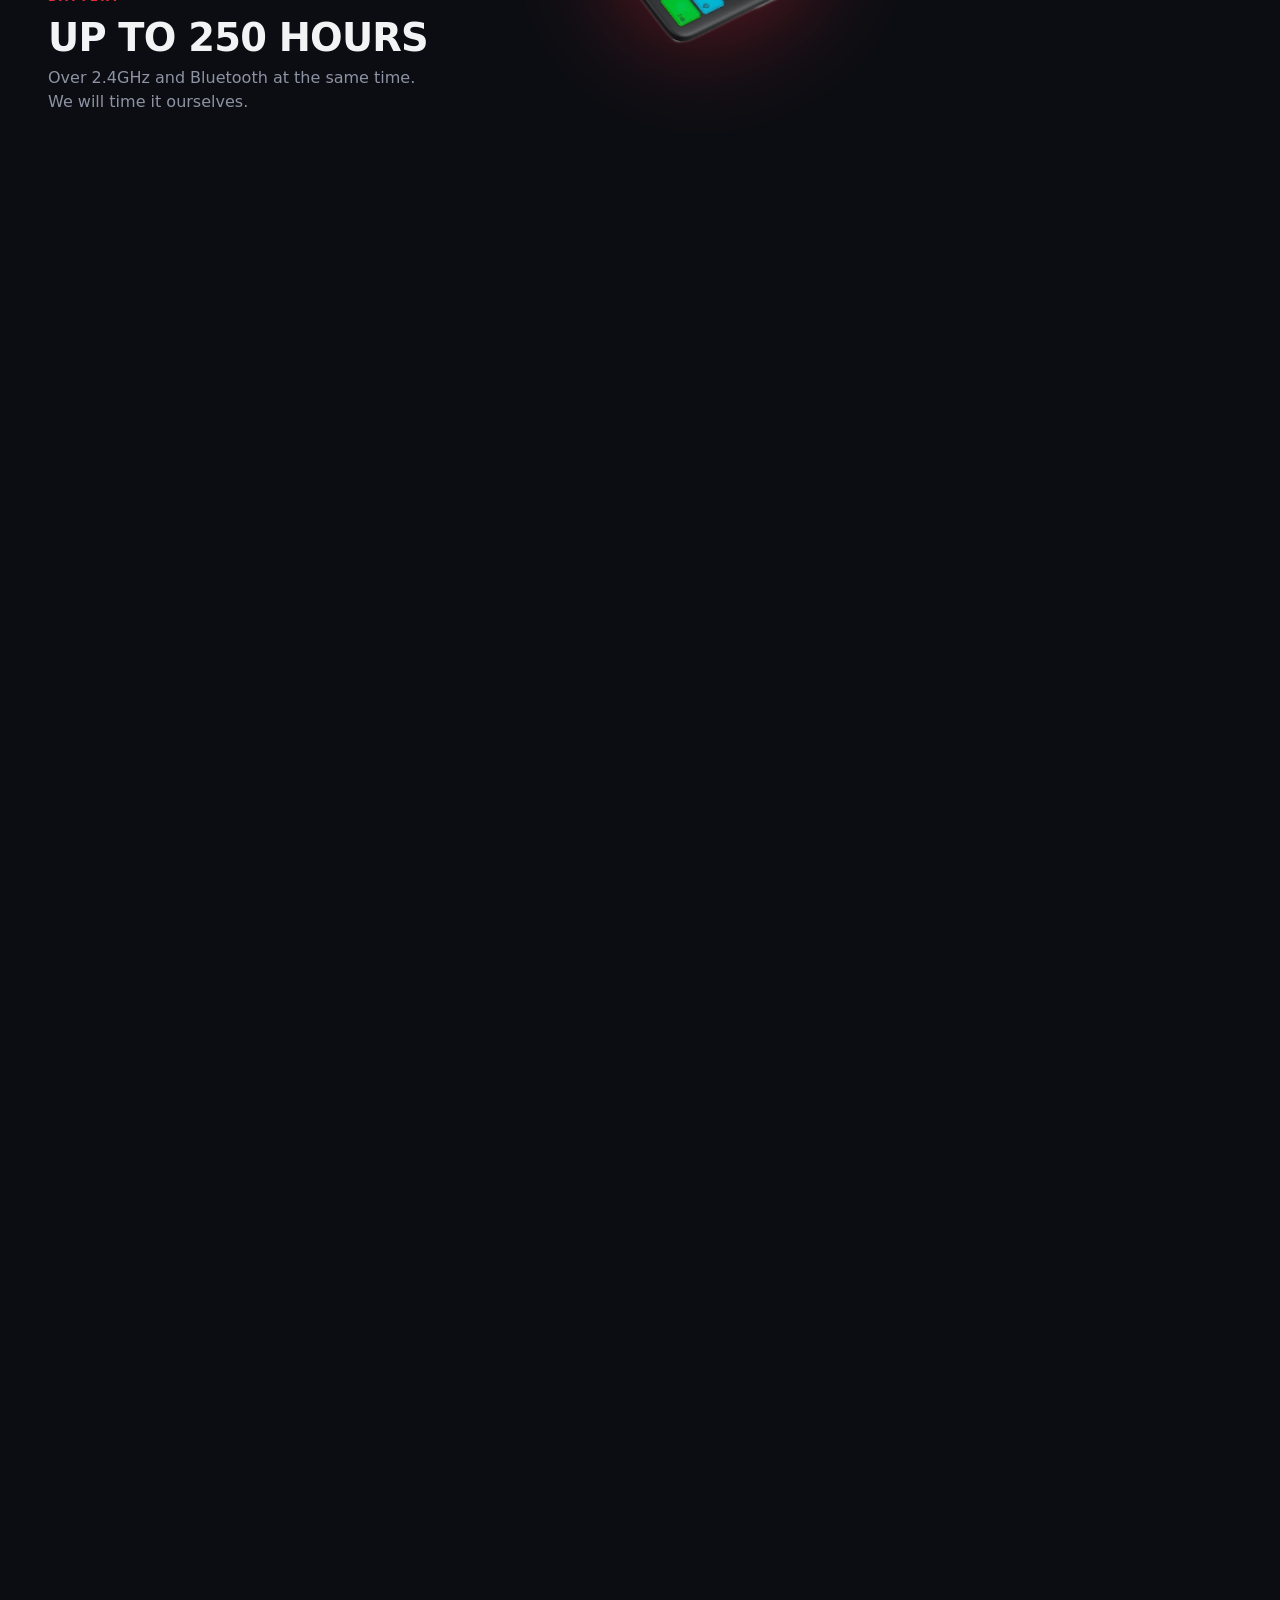
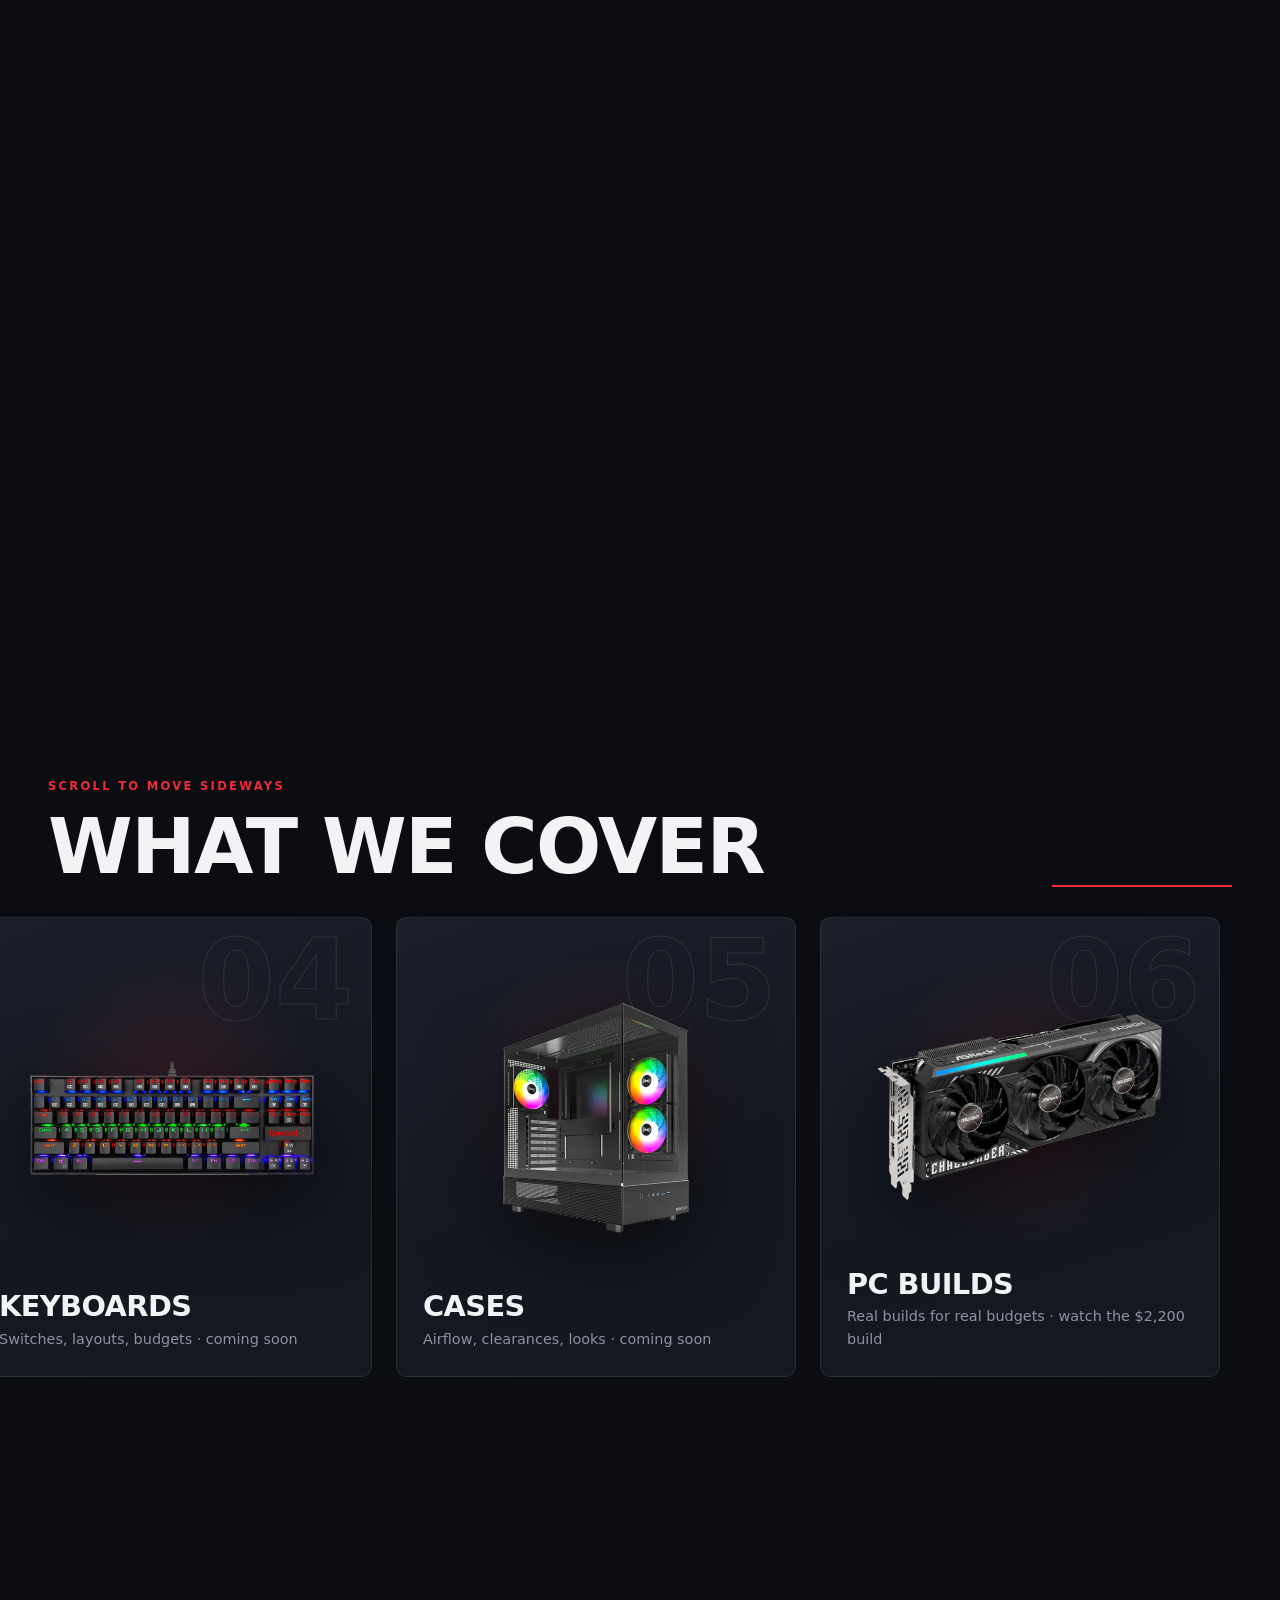
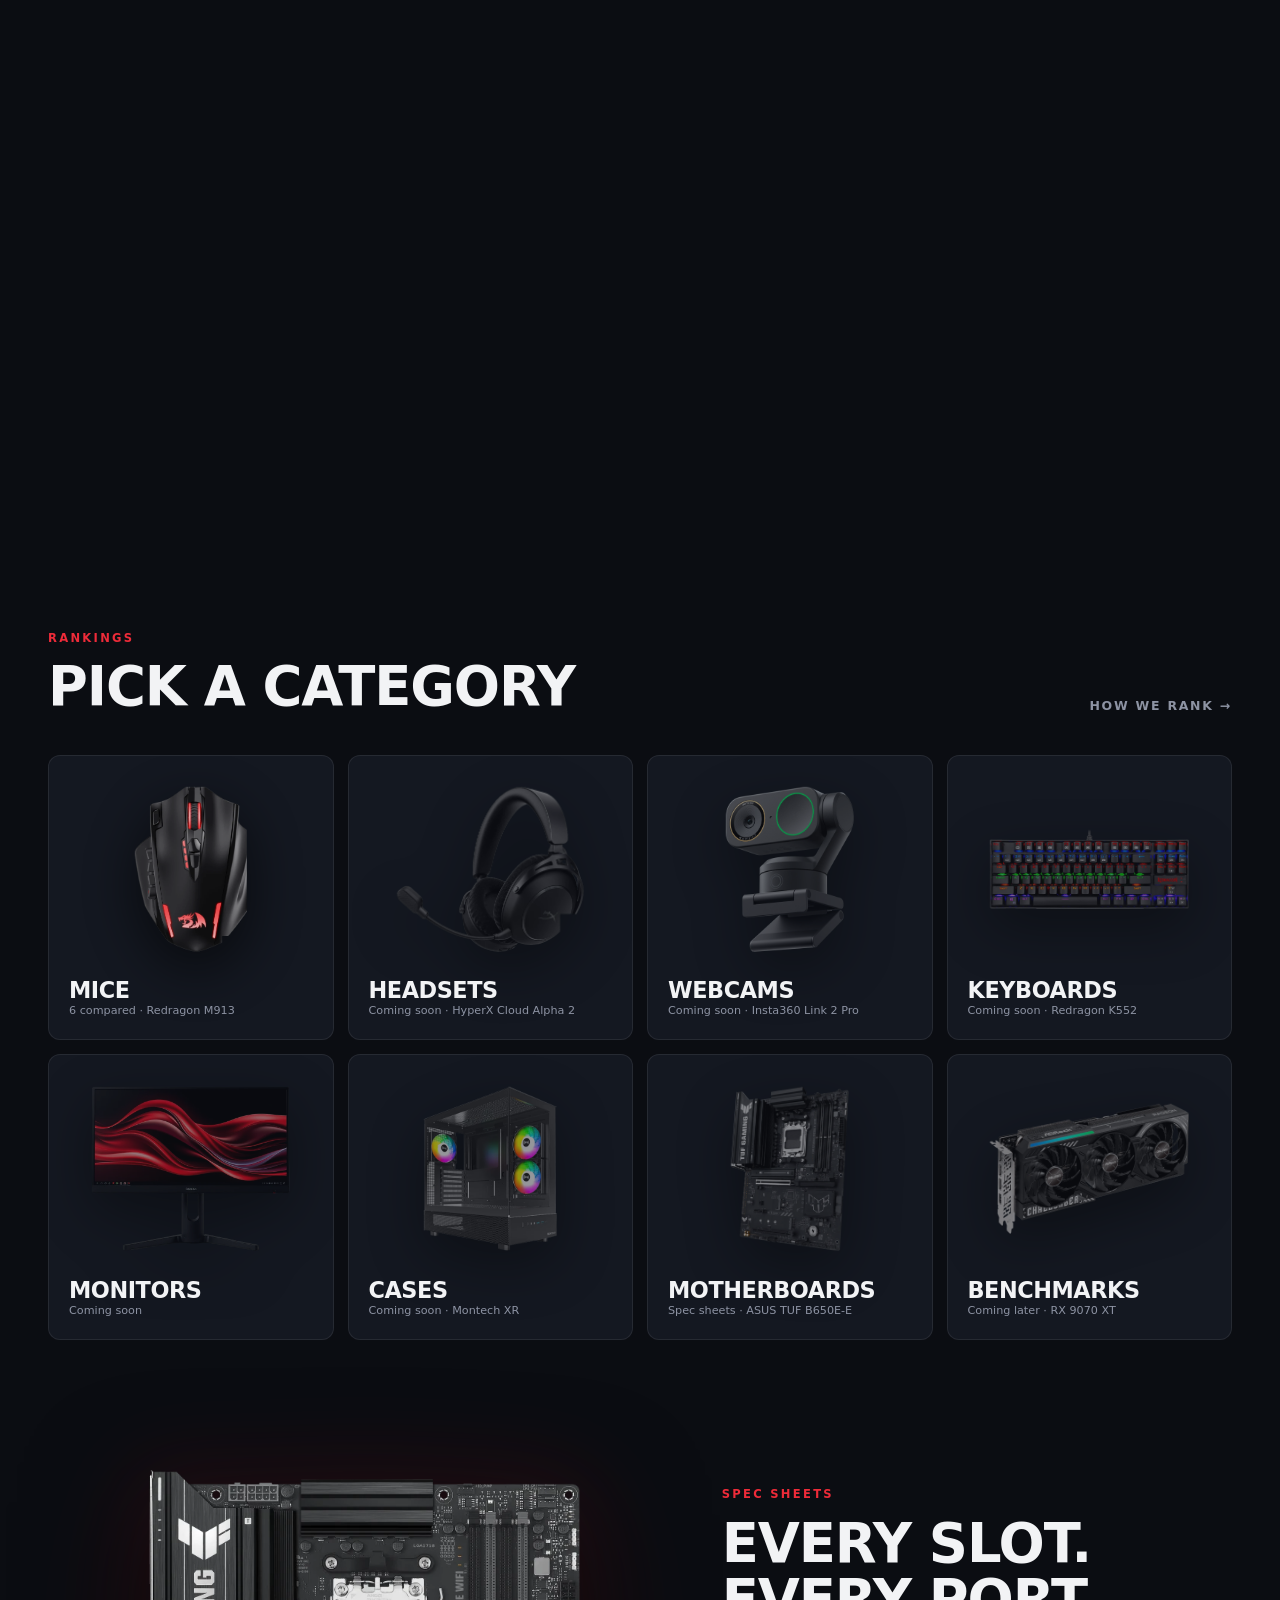
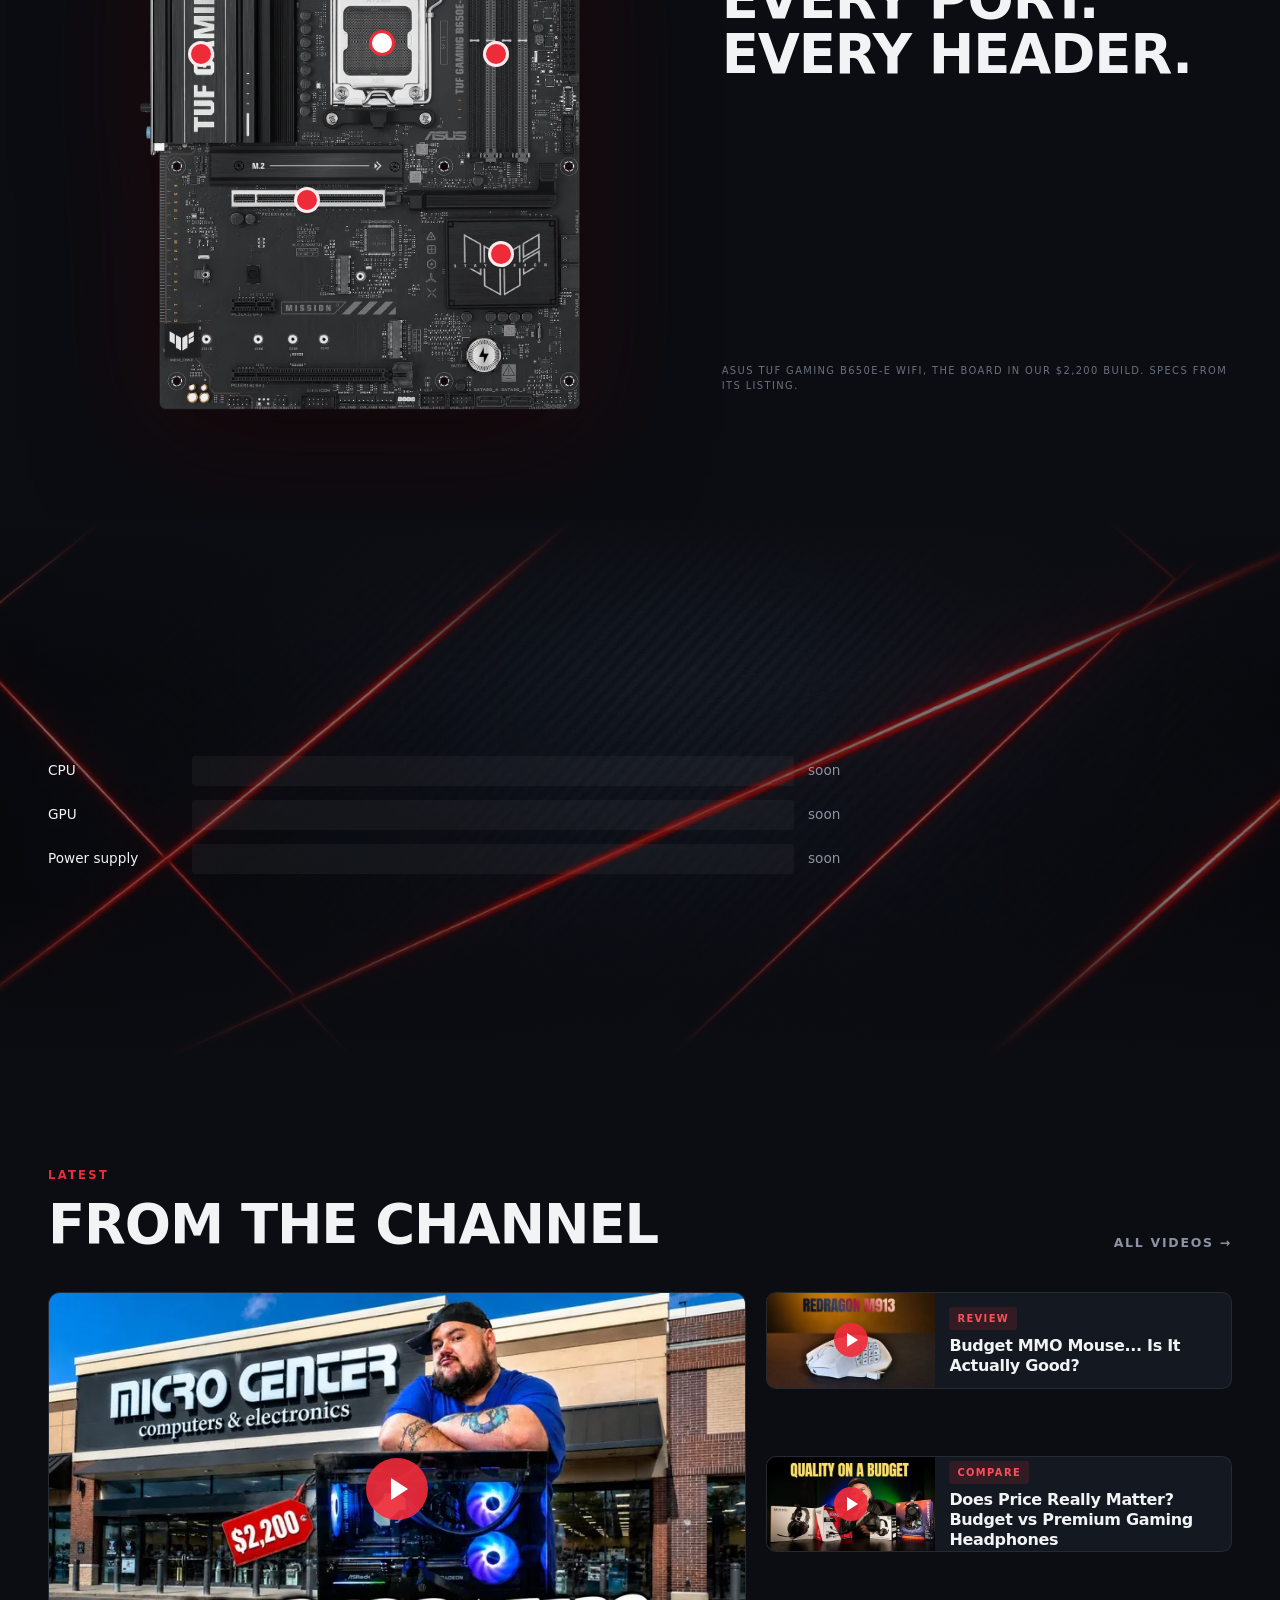
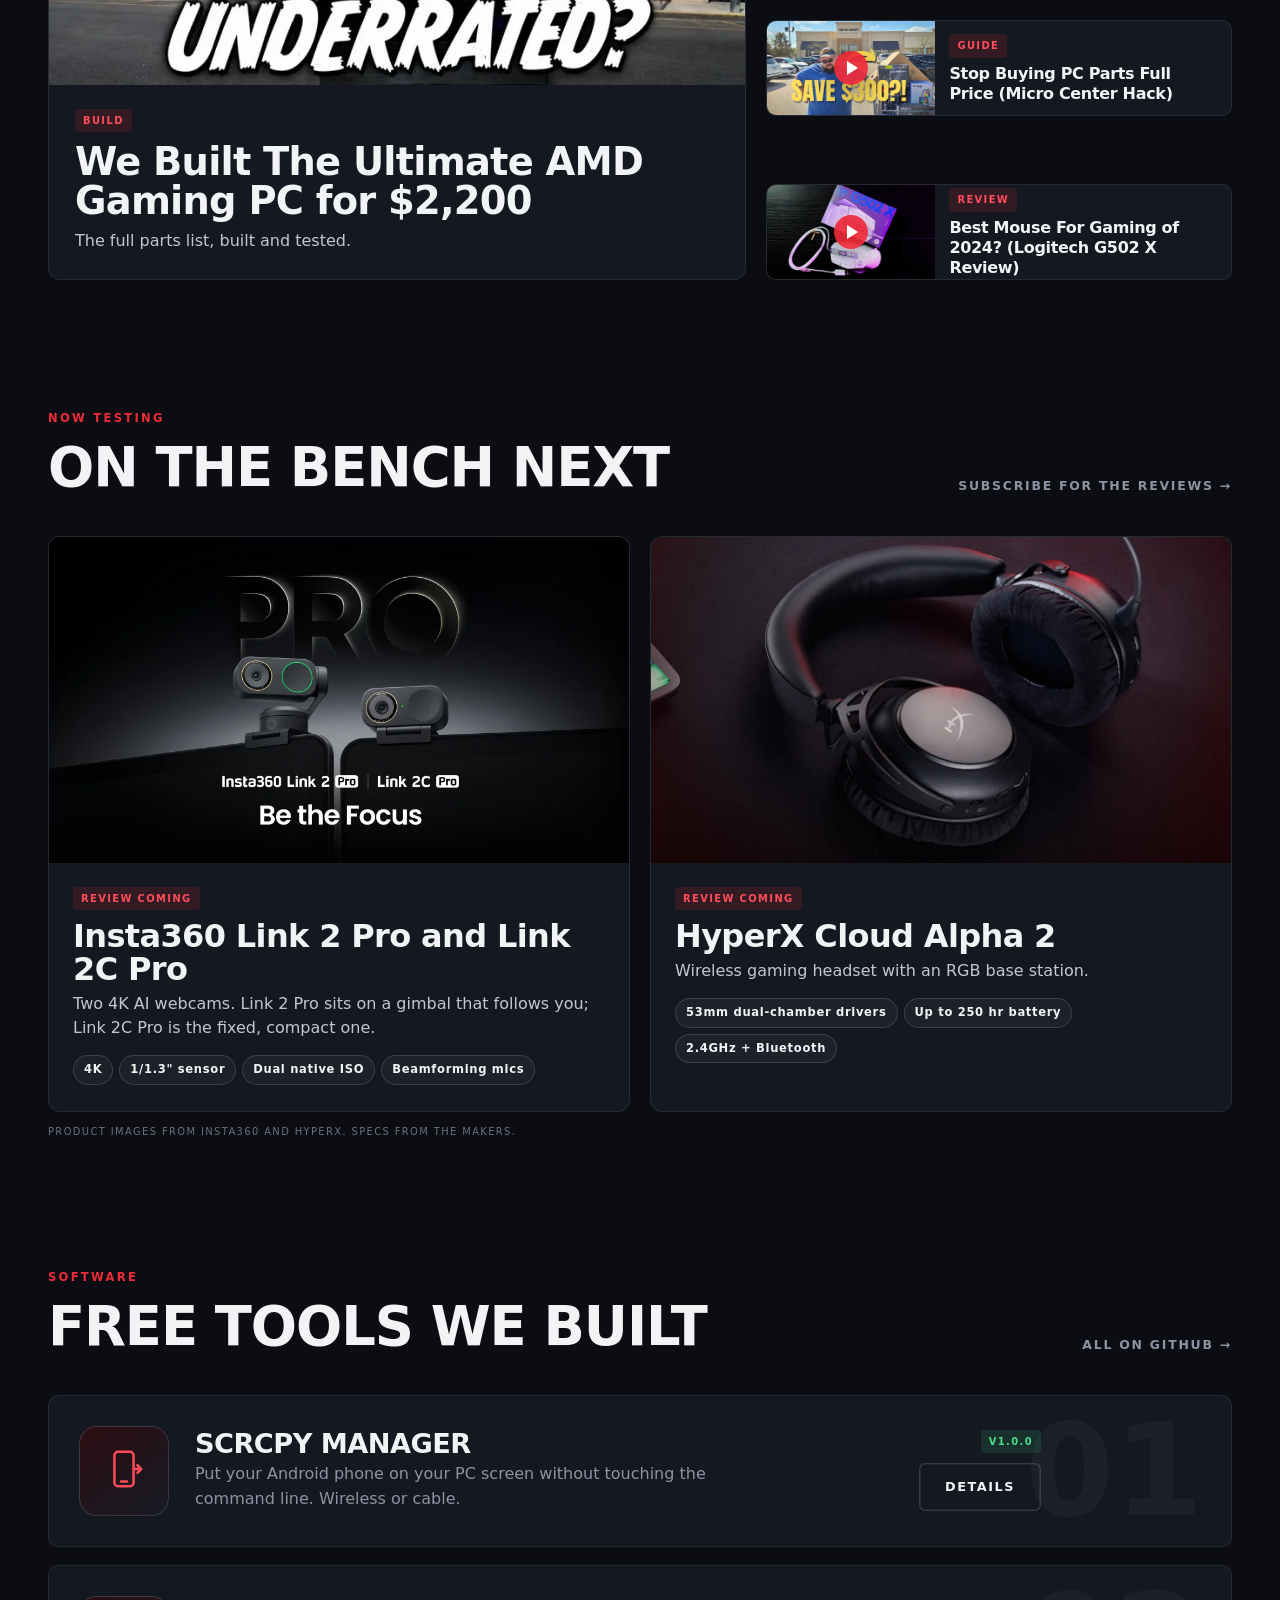
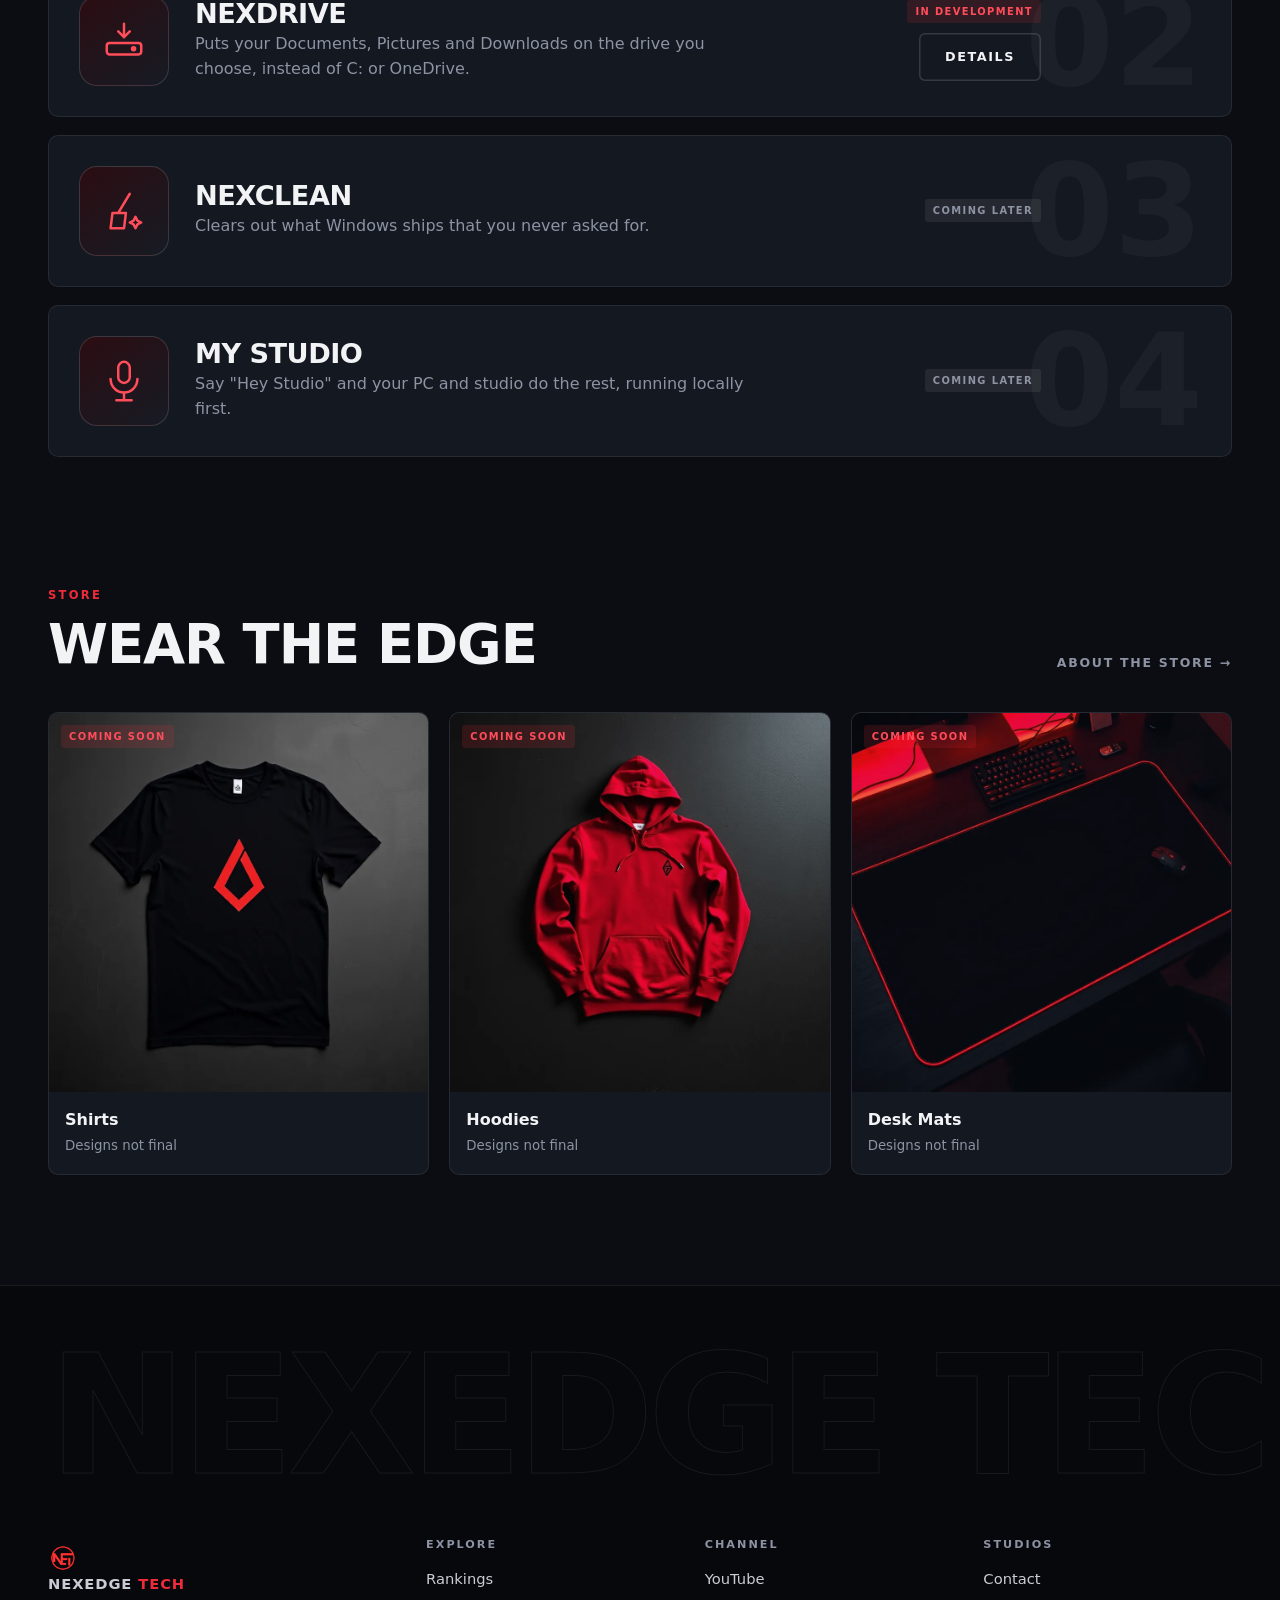
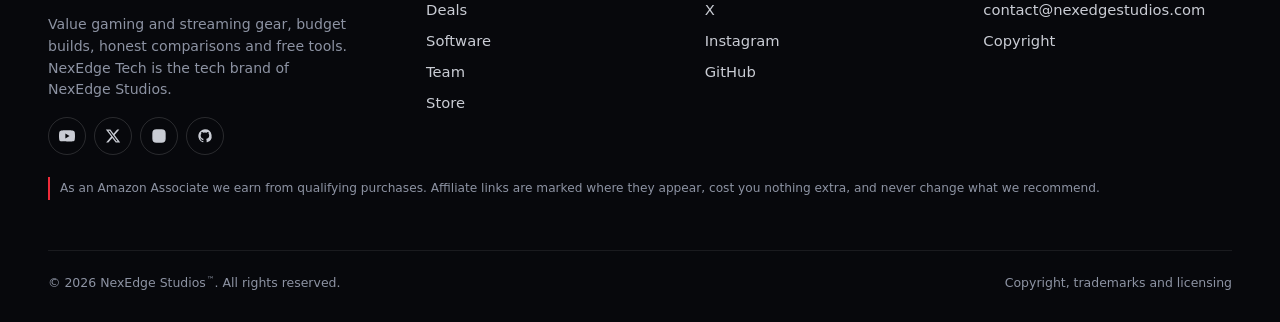
==== commit 214b2ae6: "Redesign: ROG-style home, NexStudents shell on every page Home (Paul picked Concept A plus two secti" ====
--- a/index.html
+++ b/index.html
@@ -1,4 +1,4 @@
-﻿<!doctype html>
+<!doctype html>
 <html lang="en">
 <head>
 <meta charset="utf-8">
@@ -6,255 +6,307 @@
 <title>NexEdge Tech | Build smarter. Pick smarter.</title>
 <meta name="description" content="Build smarter. Pick smarter. Budget-focused reviews on PC builds, gaming, audio, streaming and software. Gear that fits your budget, plus free tools with no subscriptions.">
 <meta name="theme-color" content="#0b0d12">
+<!-- Google Search Console ownership, held by the BRAND account nexedgetech@gmail.com
+     (the one linked to the YouTube channel) - not Paul's personal account.
+     Do NOT remove: verification is re-checked periodically and the property
+     drops if this disappears. -->
+<meta name="google-site-verification" content="o8AIyyiPpHE7QxcKEEXOGF3wZOJ5fXd_EBAOO6ZYb0c">
 <meta property="og:title" content="NexEdge Tech | Build smarter. Pick smarter.">
 <meta property="og:description" content="Budget-focused reviews on PC builds, gaming, audio, streaming and software. Gear that fits your budget.">
 <meta property="og:type" content="website">
 <meta property="og:url" content="https://nexedgestudios.com/">
+<meta property="og:image" content="https://nexedgestudios.com/assets/brand/icon-512.png">
+<meta name="twitter:card" content="summary_large_image">
+<link rel="canonical" href="https://nexedgestudios.com/">
+<!-- Organization schema: tells Google this domain IS "NexEdge Tech". sameAs links
+     the channel and socials so the brand name resolves here, not to a same-named
+     company on another domain. Plain JSON-LD, no request, nothing to rot. -->
+<script type="application/ld+json">
+{
+  "@context": "https://schema.org",
+  "@type": "Organization",
+  "name": "NexEdge Tech",
+  "legalName": "NexEdge Studios",
+  "url": "https://nexedgestudios.com/",
+  "logo": "https://nexedgestudios.com/assets/brand/icon-512.png",
+  "description": "Budget-focused reviews on PC builds, gaming, audio, streaming and software.",
+  "email": "contact@nexedgestudios.com",
+  "sameAs": [
+    "https://www.youtube.com/@NexEdgeTech",
+    "https://www.instagram.com/nexedgetech",
+    "https://x.com/nexedgestudios"
+  ]
+}
+</script>
 <link rel="icon" href="/favicon.ico" sizes="any">
 <link rel="icon" type="image/png" sizes="32x32" href="/assets/brand/favicon-32.png">
 <link rel="icon" type="image/png" sizes="16x16" href="/assets/brand/favicon-16.png">
-<link rel="apple-touch-icon" href="/assets/brand/apple-touch-icon.png"><link rel="stylesheet" href="/assets/site.css">
+<link rel="apple-touch-icon" href="/assets/brand/apple-touch-icon.png">
+<link rel="preload" as="image" href="/assets/img/hero-bg.webp">
+<link rel="stylesheet" href="/assets/site.css">
 </head>
 <body>
 
-<nav class="top">
-  <div class="nav-in">
-    <button class="burger" id="burger" aria-label="Open menu" aria-expanded="false" aria-controls="panel">
-      <i></i><i></i><i></i>
-    </button>
-    <a class="word" href="/"><img src="/assets/brand/net-logo.png" alt="" aria-hidden="true">NEXEDGE<b> TECH</b></a>
-    <div class="tabs">
-      <a class="on" href="/">Home</a>
-      <a href="/compare/">Compare</a>
-      <a href="/deals/">Deals</a>
-      <a href="/resources/">Resources</a>
-      <a href="/team/">Team</a>
-      <a href="/shop/" class="soon">Shop</a>
-    </div>
-    <div class="social">
-      <a href="https://www.youtube.com/@NexEdgeTech" target="_blank" rel="noopener" aria-label="NexEdge Tech on YouTube" title="YouTube">
-        <svg viewBox="0 0 24 24" aria-hidden="true"><path d="M23.498 6.186a3.016 3.016 0 0 0-2.122-2.136C19.505 3.545 12 3.545 12 3.545s-7.505 0-9.377.505A3.017 3.017 0 0 0 .502 6.186C0 8.07 0 12 0 12s0 3.93.502 5.814a3.016 3.016 0 0 0 2.122 2.136c1.871.505 9.376.505 9.376.505s7.505 0 9.377-.505a3.015 3.015 0 0 0 2.122-2.136C24 15.93 24 12 24 12s0-3.93-.502-5.814zM9.545 15.568V8.432L15.818 12l-6.273 3.568z"/></svg>
-      </a>
-      <a href="https://x.com/nexedgestudios" target="_blank" rel="noopener" aria-label="NexEdge Tech on X" title="X">
-        <svg viewBox="0 0 24 24" aria-hidden="true"><path d="M18.244 2.25h3.308l-7.227 8.26 8.502 11.24H16.17l-5.214-6.817L4.99 21.75H1.68l7.73-8.835L1.254 2.25H8.08l4.713 6.231zm-1.161 17.52h1.833L7.084 4.126H5.117z"/></svg>
-      </a>
-      <a href="https://www.instagram.com/nexedgetech" target="_blank" rel="noopener" aria-label="NexEdge Tech on Instagram" title="Instagram">
-        <svg viewBox="0 0 24 24" aria-hidden="true"><path d="M12 2.163c3.204 0 3.584.012 4.85.07 1.166.054 1.791.249 2.212.412a4.835 4.835 0 0 1 1.791 1.166 4.835 4.835 0 0 1 1.166 1.791c.163.421.358 1.046.412 2.212.058 1.266.07 1.646.07 4.85s-.012 3.584-.07 4.85c-.054 1.166-.249 1.791-.412 2.212a4.835 4.835 0 0 1-1.166 1.791 4.835 4.835 0 0 1-1.791 1.166c-.421.163-1.046.358-2.212.412-1.266.058-1.646.07-4.85.07s-3.584-.012-4.85-.07c-1.166-.054-1.791-.249-2.212-.412a4.835 4.835 0 0 1-1.791-1.166 4.835 4.835 0 0 1-1.166-1.791c-.163-.421-.358-1.046-.412-2.212C2.175 15.584 2.163 15.204 2.163 12s.012-3.584.07-4.85c.054-1.166.249-1.791.412-2.212A4.835 4.835 0 0 1 3.811 3.81a4.835 4.835 0 0 1 1.791-1.166c.421-.163 1.046-.358 2.212-.412 1.266-.058 1.646-.07 4.85-.07M12 0C8.741 0 8.333.014 7.053.072 5.775.132 4.905.333 4.14.63c-.789.306-1.459.717-2.126 1.384S.935 3.35.63 4.14C.333 4.905.132 5.775.072 7.053.014 8.333 0 8.741 0 12s.014 3.667.072 4.947c.06 1.277.261 2.148.558 2.913.306.788.717 1.459 1.384 2.126s1.352 1.078 2.141 1.384c.765.297 1.636.498 2.913.558 1.28.058 1.688.072 4.947.072s3.667-.014 4.947-.072c1.277-.06 2.148-.261 2.913-.558a5.33 5.33 0 0 0 2.126-1.384c.667-.667 1.078-1.335 1.384-2.126.297-.765.498-1.636.558-2.913.058-1.28.072-1.688.072-4.947s-.014-3.667-.072-4.947c-.06-1.277-.261-2.148-.558-2.913a5.33 5.33 0 0 0-1.384-2.126A5.33 5.33 0 0 0 19.86.63c-.765-.297-1.636-.498-2.913-.558C15.667.014 15.259 0 12 0m0 5.838a6.162 6.162 0 1 0 0 12.324 6.162 6.162 0 0 0 0-12.324M12 16a4 4 0 1 1 0-8 4 4 0 0 1 0 8m6.406-11.845a1.44 1.44 0 1 0 0 2.88 1.44 1.44 0 0 0 0-2.88"/></svg>
-      </a>
-    </div>
-  </div>
-</nav>
-
-<div class="scrim" id="scrim" hidden></div>
-
-<aside class="panel" id="panel" aria-hidden="true" aria-label="Menu">
-  <div class="panel-top">
-    <span class="word"><img src="/assets/brand/net-logo.png" alt="" aria-hidden="true">NEXEDGE<b> TECH</b></span>
-    <button class="panel-close" id="panelClose" aria-label="Close menu">&times;</button>
-  </div>
-
-  <a class="pl" href="/">Home</a>
-  <a class="pl" href="/compare/">Compare<small>Match the gear to your budget</small></a>
-  <a class="pl" href="/deals/">Deals<small>What is actually worth buying</small></a>
-  <a class="pl" href="/resources/">Resources<small>Free tools we built and gave away</small></a>
-  <a class="pl" href="/team/">Team<small>Who we are</small></a>
-  <a class="pl" href="/shop/">Shop <span class="pdot">&bull;</span><small>Coming soon</small></a>
-
-  <div class="panel-foot">
-    <a class="btn solid" href="mailto:contact@nexedgestudios.com">contact@nexedgestudios.com</a>
-    <p>No sign-up. No email required.</p>
-    <div class="panel-mini">
-      <a href="/copyright/">Copyright</a>
-      <a href="https://github.com/nexedgestudios">GitHub</a>
-    </div>
+<!-- SHELL:TOP -->
+<div class="ann" id="ann">Now testing the HyperX Cloud Alpha 2 and Insta360 Link 2 Pro. <a href="https://www.youtube.com/@NexEdgeTech" target="_blank" rel="noopener">Reviews coming to YouTube</a><button type="button" aria-label="Dismiss" data-ann-close>&times;</button></div>
+
+<div class="scrim"></div>
+<div class="menucol" id="menucol">
+  <aside class="drawer" id="drawer" aria-label="Menu">
+    <button class="x" type="button" data-close aria-label="Close menu">&times;</button>
+    <a class="dl on" href="/">Home<small>Start here</small></a>
+    <button class="dl" type="button" data-sub="rk">Rankings<small>Specs side by side, by budget</small><i>&#8250;</i></button>
+    <a class="dl" href="/deals/">Deals<small>What is actually worth buying</small></a>
+    <button class="dl" type="button" data-sub="sw">Software<small>Free tools we built</small><i>&#8250;</i></button>
+    <a class="dl" href="https://www.youtube.com/@NexEdgeTech" target="_blank" rel="noopener">Videos<small>Reviews and builds on YouTube</small></a>
+    <a class="dl" href="/team/">Team<small>Who we are</small></a>
+    <a class="dl" href="/shop/">Store<small>Coming soon</small></a>
+    <a class="btn solid" href="https://www.youtube.com/@NexEdgeTech" target="_blank" rel="noopener">Watch On YouTube</a>
+    <div class="mini"><a href="mailto:contact@nexedgestudios.com">Contact</a><a href="/copyright/">Copyright</a></div>
+  </aside>
+  <aside class="dsub" data-panel="rk" aria-label="Rankings">
+    <button class="dsub-back" type="button" data-back>&#8249; Menu</button><h3>Rankings</h3>
+    <div class="dst-grid">
+      <a class="dst" href="/compare/?category=mice"><img src="/assets/img/prod-m913.webp" alt="">Mice</a>
+      <span class="dst soon"><img src="/assets/img/prod-cloud-alpha2-head.webp" alt="">Headsets</span>
+      <span class="dst soon"><img src="/assets/img/prod-k552.webp" alt="">Keyboards</span>
+      <span class="dst soon"><img src="/assets/img/prod-link2pro.webp" alt="">Webcams</span>
+      <span class="dst soon"><img src="/assets/img/cat-mon.webp" alt="">Monitors</span>
+      <span class="dst soon"><img src="/assets/img/prod-montech-xr.webp" alt="">Cases</span>
+    </div>
+    <a class="dsr view" href="/compare/">Open The Rankings</a>
+    <a class="dsr" href="/compare/#how">How We Rank<small>Specs first, then budget</small></a>
+    <a class="dsr" href="/compare/?category=mice">Mice<small>6 compared</small></a>
+    <a class="promo" href="/#testing"><span class="tag">Now Testing</span><b>HyperX Cloud Alpha 2</b><small class="dim">Review on the way</small></a>
+  </aside>
+  <aside class="dsub" data-panel="sw" aria-label="Software">
+    <button class="dsub-back" type="button" data-back>&#8249; Menu</button><h3>Software</h3>
+    <a class="dsr view" href="/resources/">All Software</a>
+    <a class="dsr" href="/resources/">scrcpy Manager<small>Your phone on your PC · v1.0.0</small></a>
+    <a class="dsr" href="/resources/">NexDrive<small>In development</small></a>
+    <a class="dsr" href="/resources/">NexClean<small>Coming later</small></a>
+    <a class="dsr" href="/resources/">My Studio<small>Coming later</small></a>
+    <a class="dsr" href="https://github.com/nexedgestudios" target="_blank" rel="noopener">GitHub<small>nexedgestudios</small></a>
+  </aside>
+</div>
+
+<nav class="nav"><div class="nv">
+  <div class="navleft">
+    <button class="burger" id="burger" type="button" aria-label="Open menu" aria-expanded="false" aria-controls="drawer"><i></i><i></i><i></i></button>
+    <a class="homeb" href="/" aria-label="Home" title="Home"><svg viewBox="0 0 24 24" width="18" height="18" fill="none" stroke="currentColor" stroke-width="2" stroke-linecap="round" stroke-linejoin="round" aria-hidden="true"><path d="M3 10.5 12 3l9 7.5"/><path d="M5.5 9.5V20h13V9.5"/></svg></a>
+  </div>
+  <a class="word" href="/"><img src="/assets/brand/net-logo.png" alt="" width="30" height="30">NEXEDGE<b>&nbsp;TECH</b></a>
+  <div class="tabs"><a href="/compare/">Rankings</a><a href="/deals/">Deals</a><a href="/resources/">Software</a><a href="https://www.youtube.com/@NexEdgeTech" target="_blank" rel="noopener">Videos</a><a href="/team/">Team</a><a href="/shop/" class="soon">Store</a></div>
+  <div class="navicons">
+    <button class="navicon" id="acctBtn" type="button" aria-label="Account" title="Account"><svg viewBox="0 0 24 24" width="22" height="22" fill="none" stroke="currentColor" stroke-width="1.7" stroke-linecap="round" stroke-linejoin="round" aria-hidden="true"><circle cx="12" cy="8" r="3.6"/><path d="M4.5 20a7.5 7.5 0 0 1 15 0"/></svg></button>
+    <button class="navicon" id="cartBtn" type="button" aria-label="Cart" title="Cart"><svg viewBox="0 0 24 24" width="22" height="22" fill="none" stroke="currentColor" stroke-width="1.7" stroke-linecap="round" stroke-linejoin="round" aria-hidden="true"><path d="M3 4h2.2l2 11h9.9l2-8H6.4"/><circle cx="9.5" cy="19" r="1.4"/><circle cx="17" cy="19" r="1.4"/></svg><span class="badge">SOON</span></button>
+  </div>
+</div></nav>
+
+<div class="cscrim"></div>
+<aside class="cdrawer" aria-label="Cart">
+  <div class="cd-top"><h2>Cart</h2><button class="cd-x" type="button" data-close aria-label="Close cart">&times;</button></div>
+  <div class="cd-body">
+    <h3>The store opens soon</h3>
+    <p>Shirts, hoodies and desk mats are on the way. Nothing to buy just yet.</p>
+    <div class="cd-thumbs"><img src="/assets/img/merch-tee.webp" alt=""><img src="/assets/img/merch-hood.webp" alt=""><img src="/assets/img/merch-pad.webp" alt=""></div>
+    <a class="btn solid" href="/shop/">See The Store</a>
   </div>
 </aside>
-
-<div class="wrap">
-  <header class="hero">
-    <div class="status reveal"><span class="dot"></span><span>NexEdge Studios</span></div>
-    <h1 class="reveal">
-      Gear that fits
-      <span class="ring" id="ring">your budget<svg viewBox="0 0 600 150" preserveAspectRatio="none" aria-hidden="true"><path d="M300 20 C150 18 34 44 30 76 C26 110 158 132 306 132 C450 132 574 108 570 74 C566 44 452 18 292 18 C232 17 176 24 146 36"/></svg></span>
-    </h1>
-    <p class="lede reveal">
-      Value gaming and streaming gear, budget PC builds, and honest
-      comparisons. We match the kit to what you actually have to spend.
-    </p>
-    <p class="flip reveal">
-      While everything else keeps getting more expensive,
-      <em>we are heading the opposite direction.</em>
-    </p>
-    <div class="cta-row reveal">
-      <a class="btn solid mag" href="/deals/">See the deals &rarr;</a>
-      <a class="btn mag" href="/resources/">Free tools</a>
-    </div>
-  </header>
+<div class="ascrim"></div>
+<aside class="adrawer" aria-label="Account">
+  <div class="cd-top"><h2>Account</h2><button class="cd-x" type="button" data-close aria-label="Close">&times;</button></div>
+  <div class="cd-body">
+    <h3>Accounts come with the store</h3>
+    <p>When the store opens you will be able to sign in to track orders. Nothing else on this site needs an account: the rankings, videos and free software never ask you to sign up.</p>
+    <a class="btn" href="/shop/">About The Store</a>
+  </div>
+</aside>
+<!-- /SHELL:TOP -->
+
+<main>
+<!-- ═══ 1. HERO · layers move at different speeds, like the ROG pages.
+     The floating parts are gear from our own videos: the RX 9070 XT from the
+     $2,200 build, the Redragon K552 and the Redragon M913. ═══ -->
+<div class="hero" id="hero">
+  <div class="layer h-bg" data-depth=".22" data-mouse="12"></div>
+  <div class="layer h-shade"></div>
+  <div class="layer h-beams" data-depth=".45"><i></i><i></i><i></i><i></i></div>
+  <div class="layer h-parts">
+    <div class="part p-gpu" data-depth="-.25" data-mouse="-26"><img src="/assets/img/prod-rx9070xt.webp" alt="ASRock Radeon RX 9070 XT Challenger" width="900" height="591"></div>
+    <div class="part p-kb" data-depth="-.5" data-mouse="-50"><img src="/assets/img/prod-k552.webp" alt="Redragon K552 keyboard" width="900" height="362"></div>
+    <div class="part p-mouse" data-depth="-.7" data-mouse="-64"><img src="/assets/img/prod-m913.webp" alt="Redragon M913 mouse" width="601" height="876"></div>
+  </div>
+  <div class="h-copy">
+    <p class="kick rv">Rankings · Reviews · Free Tools</p>
+    <h1 class="rv d1">Gear that fits<br><span class="ring" id="ring">your budget<svg viewBox="0 0 300 120" preserveAspectRatio="none" aria-hidden="true"><path d="M20 70C10 30 90 8 170 10s140 24 120 60-120 44-190 38S30 100 26 80"/></svg></span></h1>
+    <p class="lede rv d2">Value gaming and streaming gear, budget PC builds, and honest comparisons. We match the kit to what you actually have to spend.</p>
+    <p class="flip rv d2">While everything else keeps getting more expensive, <em>we are heading the opposite direction.</em></p>
+    <div class="cta-row rv d3"><a class="btn solid" href="/compare/">See The Rankings</a><a class="btn solid" href="/resources/">Free Tools</a></div>
+  </div>
+  <div class="h-scroll" aria-hidden="true">Scroll<i></i></div>
 </div>
 
-<div class="wrap">
-  <section id="what">
-    <div class="head reveal">
+<div class="marq" aria-hidden="true"><div>
+  <span class="hi">Mice</span><span>Headsets</span><span class="hi">Keyboards</span><span>Webcams</span><span class="hi">Monitors</span><span>Cases</span><span class="hi">PC Builds</span><span>Software</span>
+  <span class="hi">Mice</span><span>Headsets</span><span class="hi">Keyboards</span><span>Webcams</span><span class="hi">Monitors</span><span>Cases</span><span class="hi">PC Builds</span><span>Software</span>
+</div></div>
+
+<!-- ═══ 2. NOW TESTING SPOTLIGHT · pins, the headset zooms and turns as you
+     scroll, captions step through the specs (ROG Phone 9 style).
+     Specs are HyperX's own. ═══ -->
+<div class="spot" id="spot" data-words="CLOUD ALPHA 2|53MM|250 HOURS">
+  <div class="spot-stick">
+    <div class="spot-word" id="spotWord" aria-hidden="true">CLOUD ALPHA 2</div>
+    <div class="spot-obj" id="spotObj"><img src="/assets/img/cloud-alpha2.webp" alt="HyperX Cloud Alpha 2 with its RGB base station" width="997" height="1000" loading="lazy"></div>
+    <div class="spot-caps">
+      <div class="cap on"><p class="kick">Now Testing · HyperX</p><h3>Cloud Alpha 2</h3><p class="dim">Wireless, with an RGB base station. Our review is on the way.</p></div>
+      <div class="cap"><p class="kick">Drivers</p><h3>53mm dual-chamber</h3><p class="dim">Bass and mids in separate chambers.</p></div>
+      <div class="cap"><p class="kick">Battery</p><h3>Up to 250 hours</h3><p class="dim">Over 2.4GHz and Bluetooth at the same time. We will time it ourselves.</p></div>
+    </div>
+    <div class="spot-steps" aria-hidden="true"><i class="on"></i><i></i><i></i></div>
+  </div>
+</div>
+
+<!-- ═══ 3. WHAT WE COVER · scroll moves the row sideways ═══ -->
+<div class="rail" id="rail">
+  <div class="rail-stick">
+    <div class="rail-head"><div><p class="kick">Scroll to move sideways</p><h2>What we cover</h2></div><div class="rail-prog"><i id="railProg"></i></div></div>
+    <div class="rail-track" id="railTrack">
+      <a class="rcard" href="/compare/?category=mice"><span class="glow"></span><span class="num">01</span><div class="ico"><img src="/assets/img/prod-m913.webp" alt="" loading="lazy"></div><h3>Mice</h3><p>MMO, superlight, ergonomic · 6 compared</p></a>
+      <a class="rcard" href="/compare/"><span class="glow"></span><span class="num">02</span><div class="ico"><img src="/assets/img/prod-cloud-alpha2-head.webp" alt="" loading="lazy"></div><h3>Headsets</h3><p>Wired, wireless, mic quality · coming soon</p></a>
+      <a class="rcard" href="/compare/"><span class="glow"></span><span class="num">03</span><div class="ico"><img src="/assets/img/prod-link2pro.webp" alt="" loading="lazy"></div><h3>Webcams</h3><p>1080p to 4K, for streaming · coming soon</p></a>
+      <a class="rcard" href="/compare/"><span class="glow"></span><span class="num">04</span><div class="ico"><img src="/assets/img/prod-k552.webp" alt="" loading="lazy"></div><h3>Keyboards</h3><p>Switches, layouts, budgets · coming soon</p></a>
+      <a class="rcard" href="/compare/"><span class="glow"></span><span class="num">05</span><div class="ico"><img src="/assets/img/prod-montech-xr.webp" alt="" loading="lazy"></div><h3>Cases</h3><p>Airflow, clearances, looks · coming soon</p></a>
+      <a class="rcard" href="https://www.youtube.com/watch?v=5FmT3MFR8r8" target="_blank" rel="noopener"><span class="glow"></span><span class="num">06</span><div class="ico"><img src="/assets/img/prod-rx9070xt.webp" alt="" loading="lazy"></div><h3>PC Builds</h3><p>Real builds for real budgets · watch the $2,200 build</p></a>
+    </div>
+  </div>
+</div>
+
+<!-- ═══ 4. PICK A CATEGORY · real gear we have covered, centred in each tile ═══ -->
+<div class="sec"><div class="wrap">
+  <div class="sech"><div><p class="kick rv">Rankings</p><h2 class="rv d1">Pick a category</h2></div><a class="more" href="/compare/#how">How we rank &rarr;</a></div>
+  <div class="cats">
+    <a class="cat rv" href="/compare/?category=mice"><img src="/assets/img/prod-m913.webp" alt="Redragon M913" loading="lazy"><h3>Mice</h3><small>6 compared · Redragon M913</small></a>
+    <a class="cat soon rv d1" href="/compare/"><img src="/assets/img/prod-cloud-alpha2-head.webp" alt="HyperX Cloud Alpha 2" loading="lazy"><h3>Headsets</h3><small>Coming soon · HyperX Cloud Alpha 2</small></a>
+    <a class="cat soon rv d2" href="/compare/"><img src="/assets/img/prod-link2pro.webp" alt="Insta360 Link 2 Pro" loading="lazy"><h3>Webcams</h3><small>Coming soon · Insta360 Link 2 Pro</small></a>
+    <a class="cat soon rv d3" href="/compare/"><img src="/assets/img/prod-k552.webp" alt="Redragon K552" loading="lazy"><h3>Keyboards</h3><small>Coming soon · Redragon K552</small></a>
+    <a class="cat soon rv" href="/compare/"><img src="/assets/img/cat-mon.webp" alt="" loading="lazy"><h3>Monitors</h3><small>Coming soon</small></a>
+    <a class="cat soon rv d1" href="/compare/"><img src="/assets/img/prod-montech-xr.webp" alt="Montech XR" loading="lazy"><h3>Cases</h3><small>Coming soon · Montech XR</small></a>
+    <a class="cat soon rv d2" href="#specs"><img src="/assets/img/prod-tuf-b650e-angle.webp" alt="ASUS TUF GAMING B650E-E WIFI" loading="lazy"><h3>Motherboards</h3><small>Spec sheets · ASUS TUF B650E-E</small></a>
+    <a class="cat soon rv d3" href="#bench"><img src="/assets/img/prod-rx9070xt.webp" alt="ASRock RX 9070 XT Challenger" loading="lazy"><h3>Benchmarks</h3><small>Coming later · RX 9070 XT</small></a>
+  </div>
+</div></div>
+
+<!-- ═══ 5. SPEC EXPLORER · the board from our $2,200 build. Specs from its
+     listing title only, per BEHAVIOR.md. ═══ -->
+<div class="sec" id="specs" style="padding-top:20px"><div class="wrap mb">
+  <div class="mb-art rv">
+    <img src="/assets/img/prod-tuf-b650e.webp" alt="ASUS TUF GAMING B650E-E WIFI" width="578" height="710" loading="lazy">
+    <button class="hs on" type="button" style="left:55%;top:32%" data-spec="0" aria-label="CPU socket"></button>
+    <button class="hs" type="button" style="left:81%;top:34%" data-spec="1" aria-label="Memory"></button>
+    <button class="hs" type="button" style="left:38%;top:61%" data-spec="2" aria-label="PCIe"></button>
+    <button class="hs" type="button" style="left:14%;top:34%" data-spec="3" aria-label="Rear I/O"></button>
+    <button class="hs" type="button" style="left:82%;top:71%" data-spec="4" aria-label="M.2 storage"></button>
+  </div>
+  <div class="mb-info">
+    <p class="kick rv">Spec Sheets</p>
+    <h2 class="rv d1">Every slot. Every port. Every header.</h2>
+    <p class="dim rv d2">Tap a point on the board. Each motherboard gets one sheet like this, laid out the same way every time, so two boards are easy to hold side by side.</p>
+    <div class="spec-card rv d3" id="specCard"></div>
+    <p class="sample">ASUS TUF GAMING B650E-E WIFI, the board in our $2,200 build. Specs from its listing.</p>
+  </div>
+</div></div>
+<script type="application/json" id="specData">[
+ ["CPU Socket",[["Socket","AMD AM5"],["Chipset","B650"],["Power","8+2+1, 80A DrMOS"]]],
+ ["Memory",[["Type","DDR5"]]],
+ ["PCIe",[["Graphics","PCIe 5.0 Ready"]]],
+ ["Rear I/O",[["USB","20Gbps Type-C"],["Network","2.5Gb LAN, Wi-Fi 6E"],["Video","DisplayPort, HDMI"],["Recovery","BIOS FlashBack"]]],
+ ["Storage",[["M.2","3 slots"]]]
+]</script>
+
+<!-- ═══ 6. BENCHMARKS · a teaser, clearly not real numbers yet ═══ -->
+<div class="sec bench" id="bench"><div class="wrap">
+  <div class="sech"><div><p class="kick rv">Benchmarks</p><h2 class="rv d1">Tested on our bench</h2></div><span class="tag grey rv">Coming later</span></div>
+  <div class="bars">
+    <div class="bar"><span>CPU</span><span class="t"><i style="--w:92%"></i></span><span class="v">soon</span></div>
+    <div class="bar"><span>GPU</span><span class="t"><i style="--w:78%"></i></span><span class="v">soon</span></div>
+    <div class="bar"><span>Power supply</span><span class="t"><i style="--w:64%"></i></span><span class="v">soon</span></div>
+  </div>
+  <div class="lockband rv"><svg width="16" height="16" viewBox="0 0 20 20" fill="none" stroke="currentColor" stroke-width="1.8" aria-hidden="true"><rect x="4" y="9" width="12" height="8" rx="1.6"/><path d="M7 9V6.5a3 3 0 0 1 6 0V9"/></svg>CPUs, GPUs and power supplies, once the test bench is built</div>
+</div></div>
+
+<!-- ═══ 7. FROM THE CHANNEL · our own videos and thumbnails ═══ -->
+<div class="sec"><div class="wrap">
+  <div class="sech"><div><p class="kick rv">Latest</p><h2 class="rv d1">From the channel</h2></div><a class="more" href="https://www.youtube.com/@NexEdgeTech" target="_blank" rel="noopener">All Videos &rarr;</a></div>
+  <div class="mag">
+    <a class="feat rv" href="https://www.youtube.com/watch?v=5FmT3MFR8r8" target="_blank" rel="noopener"><span class="img"><img src="/assets/img/yt/5FmT3MFR8r8.webp" alt="" loading="lazy"><span class="play"></span></span><span class="bd"><span class="tag">Build</span><h3>We Built The Ultimate AMD Gaming PC for $2,200</h3><p>The full parts list, built and tested.</p></span></a>
+    <div class="side">
+      <a class="rv d1" href="https://www.youtube.com/watch?v=OOji-ZOfVic" target="_blank" rel="noopener"><span class="vth"><img src="/assets/img/yt/OOji-ZOfVic.webp" alt="" loading="lazy"><span class="play sm"></span></span><span><span class="tag">Review</span><h3>Budget MMO Mouse... Is It Actually Good?</h3></span></a>
+      <a class="rv d2" href="https://www.youtube.com/watch?v=ePy-ZtM_A2E" target="_blank" rel="noopener"><span class="vth"><img src="/assets/img/yt/ePy-ZtM_A2E.webp" alt="" loading="lazy"><span class="play sm"></span></span><span><span class="tag">Compare</span><h3>Does Price Really Matter? Budget vs Premium Gaming Headphones</h3></span></a>
+      <a class="rv d3" href="https://www.youtube.com/watch?v=DfZhFAbh8QQ" target="_blank" rel="noopener"><span class="vth"><img src="/assets/img/yt/DfZhFAbh8QQ.webp" alt="" loading="lazy"><span class="play sm"></span></span><span><span class="tag">Guide</span><h3>Stop Buying PC Parts Full Price (Micro Center Hack)</h3></span></a>
+      <a class="rv d4" href="https://www.youtube.com/watch?v=N9YMP1qR5Jc" target="_blank" rel="noopener"><span class="vth"><img src="/assets/img/yt/N9YMP1qR5Jc.webp" alt="" loading="lazy"><span class="play sm"></span></span><span><span class="tag">Review</span><h3>Best Mouse For Gaming of 2024? (Logitech G502 X Review)</h3></span></a>
+    </div>
+  </div>
+</div></div>
+
+<!-- ═══ 8. NOW TESTING · official product images, specs from the makers ═══ -->
+<div class="sec" id="testing" style="padding-top:20px"><div class="wrap">
+  <div class="sech"><div><p class="kick rv">Now Testing</p><h2 class="rv d1">On the bench next</h2></div><a class="more" href="https://www.youtube.com/@NexEdgeTech" target="_blank" rel="noopener">Subscribe For The Reviews &rarr;</a></div>
+  <div class="now">
+    <a class="nowc rv" href="https://www.youtube.com/@NexEdgeTech" target="_blank" rel="noopener"><img src="/assets/img/link2pro-kv.webp" alt="Insta360 Link 2 Pro and Link 2C Pro" loading="lazy" style="object-position:50% 20%"><span class="bd"><span class="tag">Review Coming</span><h3>Insta360 Link 2 Pro and Link 2C Pro</h3><p>Two 4K AI webcams. Link 2 Pro sits on a gimbal that follows you; Link 2C Pro is the fixed, compact one.</p><ul class="chiprow"><li>4K</li><li>1/1.3" sensor</li><li>Dual native ISO</li><li>Beamforming mics</li></ul></span></a>
+    <a class="nowc rv d1" href="https://www.youtube.com/@NexEdgeTech" target="_blank" rel="noopener"><img src="/assets/img/cloud-alpha2-dark.webp" alt="HyperX Cloud Alpha 2" loading="lazy"><span class="bd"><span class="tag">Review Coming</span><h3>HyperX Cloud Alpha 2</h3><p>Wireless gaming headset with an RGB base station.</p><ul class="chiprow"><li>53mm dual-chamber drivers</li><li>Up to 250 hr battery</li><li>2.4GHz + Bluetooth</li></ul></span></a>
+  </div>
+  <p class="sample">Product images from Insta360 and HyperX. Specs from the makers.</p>
+</div></div>
+
+<!-- ═══ 9. FREE TOOLS · numbers sit centred on the right of each card ═══ -->
+<div class="sec" style="padding-top:20px"><div class="wrap">
+  <div class="sech"><div><p class="kick rv">Software</p><h2 class="rv d1">Free tools we built</h2></div><a class="more" href="https://github.com/nexedgestudios" target="_blank" rel="noopener">All On GitHub &rarr;</a></div>
+  <div class="slabs">
+    <a class="slab rv" href="/resources/" data-n="01"><span class="logo"><svg viewBox="0 0 48 48" fill="none" stroke="currentColor" stroke-width="2.6" stroke-linecap="round" stroke-linejoin="round" aria-hidden="true"><rect x="14" y="4" width="20" height="36" rx="4"/><path d="M34 22h8M38 18l4 4-4 4M21 35h6"/></svg></span><span><h3>scrcpy Manager</h3><p>Put your Android phone on your PC screen without touching the command line. Wireless or cable.</p></span><span class="meta"><span class="tag green">v1.0.0</span><span class="btn">Details</span></span></a>
+    <a class="slab rv d1" href="/resources/" data-n="02"><span class="logo"><svg viewBox="0 0 48 48" fill="none" stroke="currentColor" stroke-width="2.6" stroke-linecap="round" stroke-linejoin="round" aria-hidden="true"><rect x="6" y="26" width="36" height="12" rx="3"/><circle cx="34" cy="32" r="1.6" fill="currentColor"/><path d="M24 6v14M18 14l6 6 6-6"/></svg></span><span><h3>NexDrive</h3><p>Puts your Documents, Pictures and Downloads on the drive you choose, instead of C: or OneDrive.</p></span><span class="meta"><span class="tag">In Development</span><span class="btn">Details</span></span></a>
+    <a class="slab rv d2" href="/resources/" data-n="03"><span class="logo"><svg viewBox="0 0 48 48" fill="none" stroke="currentColor" stroke-width="2.6" stroke-linecap="round" stroke-linejoin="round" aria-hidden="true"><path d="M30 6 18 26M12 26h14l-2 16H10z"/><path d="M36 30l2 4 4 2-4 2-2 4-2-4-4-2 4-2z"/></svg></span><span><h3>NexClean</h3><p>Clears out what Windows ships that you never asked for.</p></span><span class="meta"><span class="tag grey">Coming Later</span></span></a>
+    <a class="slab rv d3" href="/resources/" data-n="04"><span class="logo"><svg viewBox="0 0 48 48" fill="none" stroke="currentColor" stroke-width="2.6" stroke-linecap="round" stroke-linejoin="round" aria-hidden="true"><rect x="18" y="4" width="12" height="22" rx="6"/><path d="M10 22a14 14 0 0 0 28 0M24 36v8M16 44h16"/></svg></span><span><h3>My Studio</h3><p>Say "Hey Studio" and your PC and studio do the rest, running locally first.</p></span><span class="meta"><span class="tag grey">Coming Later</span></span></a>
+  </div>
+</div></div>
+
+<!-- ═══ 10. STORE · coming soon. No prices, no Add buttons until it is real. ═══ -->
+<div class="sec" style="padding-top:20px"><div class="wrap">
+  <div class="sech"><div><p class="kick rv">Store</p><h2 class="rv d1">Wear the edge</h2></div><a class="more" href="/shop/">About The Store &rarr;</a></div>
+  <div class="shop">
+    <div class="merch rv"><div class="img"><img src="/assets/img/merch-tee.webp" alt="" loading="lazy"><span class="tag">Coming Soon</span></div><div class="bd"><b>Shirts</b><small>Designs not final</small></div></div>
+    <div class="merch rv d1"><div class="img"><img src="/assets/img/merch-hood.webp" alt="" loading="lazy"><span class="tag">Coming Soon</span></div><div class="bd"><b>Hoodies</b><small>Designs not final</small></div></div>
+    <div class="merch rv d2"><div class="img"><img src="/assets/img/merch-pad.webp" alt="" loading="lazy"><span class="tag">Coming Soon</span></div><div class="bd"><b>Desk Mats</b><small>Designs not final</small></div></div>
+  </div>
+</div></div>
+</main>
+
+<!-- SHELL:FOOT -->
+<footer class="foot">
+  <div class="wrap">
+    <div class="fbig" data-depth=".12" aria-hidden="true">NEXEDGE TECH</div>
+    <div class="fcols">
       <div>
-        <p class="kicker">What we do</p>
-        <h2 class="h2">Budget is the starting point, not the compromise.</h2>
-        <p class="sub">
-          Plenty of channels tell you what the best gear is. We tell you what
-          the best gear is for what you can spend, which is a different
-          question and a more useful one.
-        </p>
+        <a class="word" href="/"><img src="/assets/brand/net-logo.png" alt="" width="30" height="30">NEXEDGE<b>&nbsp;TECH</b></a>
+        <p>Value gaming and streaming gear, budget builds, honest comparisons and free tools. NexEdge Tech is the tech brand of NexEdge Studios.</p>
+        <div class="soc">
+          <a href="https://www.youtube.com/@NexEdgeTech" target="_blank" rel="noopener" aria-label="YouTube"><svg viewBox="0 0 24 24" aria-hidden="true"><path d="M23.498 6.186a3.016 3.016 0 0 0-2.122-2.136C19.505 3.545 12 3.545 12 3.545s-7.505 0-9.377.505A3.017 3.017 0 0 0 .502 6.186C0 8.07 0 12 0 12s0 3.93.502 5.814a3.016 3.016 0 0 0 2.122 2.136c1.871.505 9.376.505 9.376.505s7.505 0 9.377-.505a3.015 3.015 0 0 0 2.122-2.136C24 15.93 24 12 24 12s0-3.93-.502-5.814zM9.545 15.568V8.432L15.818 12l-6.273 3.568z"/></svg></a>
+          <a href="https://x.com/nexedgestudios" target="_blank" rel="noopener" aria-label="X"><svg viewBox="0 0 24 24" aria-hidden="true"><path d="M18.244 2.25h3.308l-7.227 8.26 8.502 11.24H16.17l-5.214-6.817L4.99 21.75H1.68l7.73-8.835L1.254 2.25H8.08l4.713 6.231zm-1.161 17.52h1.833L7.084 4.126H5.117z"/></svg></a>
+          <a href="https://www.instagram.com/nexedgetech" target="_blank" rel="noopener" aria-label="Instagram"><svg viewBox="0 0 24 24" aria-hidden="true" fill="none" stroke="currentColor" stroke-width="2"><rect x="3" y="3" width="18" height="18" rx="5"/><circle cx="12" cy="12" r="4"/><circle cx="17.5" cy="6.5" r="1" fill="currentColor"/></svg></a>
+          <a href="https://github.com/nexedgestudios" target="_blank" rel="noopener" aria-label="GitHub"><svg viewBox="0 0 24 24" aria-hidden="true"><path d="M12 2a10 10 0 0 0-3.2 19.5c.5.1.7-.2.7-.5v-1.7c-2.8.6-3.4-1.3-3.4-1.3-.5-1.2-1.1-1.5-1.1-1.5-.9-.6.1-.6.1-.6 1 .1 1.5 1 1.5 1 .9 1.5 2.4 1.1 2.9.8.1-.7.4-1.1.6-1.3-2.2-.3-4.6-1.1-4.6-5a3.9 3.9 0 0 1 1-2.7 3.6 3.6 0 0 1 .1-2.7s.8-.3 2.8 1a9.6 9.6 0 0 1 5 0c2-1.3 2.8-1 2.8-1a3.6 3.6 0 0 1 .1 2.7 3.9 3.9 0 0 1 1 2.7c0 3.9-2.4 4.7-4.6 5 .4.3.7.9.7 1.9V21c0 .3.2.6.7.5A10 10 0 0 0 12 2z"/></svg></a>
+        </div>
       </div>
-    </div>
-
-    <div class="bento reveal">
-
-      <div class="cell w8">
-        <div class="ic" aria-hidden="true">
-          <svg viewBox="0 0 24 24"><path d="M6 9h12l2 9a2 2 0 0 1-2 2H6a2 2 0 0 1-2-2z"/><path d="M9 9V6a3 3 0 0 1 6 0v3"/><path d="m9 14 2 2 4-4"/></svg>
-        </div>
-        <h3>Gaming and streaming gear, judged on value</h3>
-        <p>
-          Headsets, mics, capture cards, monitors, peripherals. We look at what
-          you get per pound spent rather than what tops a spec chart, and we say
-          plainly when the cheaper option is the smarter buy.
-        </p>
-        <ul class="ticks">
-          <li><i></i> Price against real performance</li>
-          <li><i></i> Whether it actually lasts</li>
-        </ul>
-      </div>
-
-      <div class="cell w4">
-        <div class="ic" aria-hidden="true">
-          <svg viewBox="0 0 24 24"><rect x="4" y="3" width="16" height="18" rx="2"/><path d="M8 7h8M8 11h8M8 15h4"/></svg>
-        </div>
-        <h3>Budget PC builds</h3>
-        <p>
-          Real builds for real budgets, including what we skipped and why. Not
-          hypothetical parts lists.
-        </p>
-      </div>
-
-      <div class="cell w4">
-        <div class="ic" aria-hidden="true">
-          <svg viewBox="0 0 24 24"><path d="M12 3v18"/><path d="M5 8h14"/><path d="m8 8-3 6a3 3 0 0 0 6 0z"/><path d="m16 8-3 6a3 3 0 0 0 6 0z"/></svg>
-        </div>
-        <h3>Head to head</h3>
-        <p>
-          Straight comparisons, so you can see which side of your budget line a
-          product really falls on.
-        </p>
-      </div>
-
-      <div class="cell w8">
-        <div class="ic" aria-hidden="true">
-          <svg viewBox="0 0 24 24"><path d="M20.6 13.4 12 22l-9-9V4a1 1 0 0 1 1-1h8.6z"/><circle cx="7.5" cy="7.5" r="1.2"/></svg>
-        </div>
-        <h3>Deals, with the catch stated</h3>
-        <p>
-          Price drops and refurbished gear that is genuinely fine, alongside the
-          sales that are not really sales. Where a link earns us a commission we
-          say so on the page, and it never changes what we recommend.
-        </p>
-      </div>
-
-    </div>
-  </section>
-</div>
-
-<div class="wrap">
-  <section id="free" style="padding-top:0">
-    <div class="head reveal">
-      <div>
-        <p class="kicker">Free tools</p>
-        <h2 class="h2">Things we built and gave away.</h2>
-        <p class="sub">
-          Software we needed ourselves, published on GitHub for anyone to
-          download. No sign-up, no account, no subscription.
-        </p>
-      </div>
-      <p class="note"><a class="copy-link" href="/resources/">All resources &rarr;</a></p>
-    </div>
-    <div class="grid2 reveal">
-      <a class="card lead" href="/resources/">
-        <span class="tag">Download</span>
-        <h3>scrcpy Manager</h3>
-        <p>
-          Put your Android phone on your PC screen without touching the command
-          line. Wireless or cable, with recording that actually saves.
-          <span class="free">Free.</span>
-        </p>
-      </a>
-      <a class="card" href="/resources/">
-        <span class="tag">More</span>
-        <h3>Everything else</h3>
-        <p>
-          The rest of what we have published, and what is coming next.
-        </p>
-      </a>
-    </div>
-  </section>
-</div>
-
-<div class="final">
-  <div class="wrap reveal">
-    <h2>Spend less. Get more.</h2>
-    <p>
-      Start with what is worth buying right now, or take the free tools and
-      keep your money entirely.
-    </p>
-    <div class="cta-row">
-      <a class="btn solid mag" href="/deals/">See the deals &rarr;</a>
-      <a class="btn mag" href="/resources/">Free tools</a>
-    </div>
-  </div>
-</div>
-
-<footer>
-  <div class="wrap">
-    <div class="fgrid">
-      <div class="fbrand">
-        <a class="word" href="/"><img src="/assets/brand/net-logo.png" alt="" aria-hidden="true">NEXEDGE<b> TECH</b></a>
-        <p>
-          Value gaming and streaming gear, budget builds, and honest
-          comparisons for people who would rather keep their money.
-        </p>
-      </div>
-      <div>
-        <h4>Explore</h4>
-        <ul>
-          <li><a href="/deals/">Deals</a></li>
-          <li><a href="/resources/">Resources</a></li>
-          <li><a href="/team/">Team</a></li>
-          <li><a href="/shop/">Shop</a></li>
-        </ul>
-      </div>
-      <div>
-        <h4>Studios</h4>
-        <ul>
-          <li><a href="mailto:contact@nexedgestudios.com">Contact</a></li>
-          <li><a href="https://github.com/nexedgestudios">GitHub</a></li>
-          <li><a href="/copyright/">Copyright</a></li>
-        </ul>
-      </div>
-    </div>
-    <div class="fbot">
-      <p style="margin:0"><strong>NexEdge Tech</strong> is the tech brand of NexEdge Studios.</p>
-      <p style="margin:0">
-        <a href="/copyright/" class="copy-link">
-          &copy; <span class="yr">2026</span> NexEdge Studios<span class="tm">&trade;</span>.
-          All rights reserved.
-        </a>
-      </p>
-    </div>
+      <div><h4>Explore</h4><a href="/compare/">Rankings</a><a href="/deals/">Deals</a><a href="/resources/">Software</a><a href="/team/">Team</a><a href="/shop/">Store</a></div>
+      <div><h4>Channel</h4><a href="https://www.youtube.com/@NexEdgeTech" target="_blank" rel="noopener">YouTube</a><a href="https://x.com/nexedgestudios" target="_blank" rel="noopener">X</a><a href="https://www.instagram.com/nexedgetech" target="_blank" rel="noopener">Instagram</a><a href="https://github.com/nexedgestudios" target="_blank" rel="noopener">GitHub</a></div>
+      <div><h4>Studios</h4><a href="mailto:contact@nexedgestudios.com">Contact</a><a href="mailto:contact@nexedgestudios.com">contact@nexedgestudios.com</a><a href="/copyright/">Copyright</a></div>
+    </div>
+    <p class="disclose">As an Amazon Associate we earn from qualifying purchases. Affiliate links are marked where they appear, cost you nothing extra, and never change what we recommend.</p>
+    <div class="legal"><span>&copy; <span class="yr">2026</span> NexEdge Studios<span class="tm">&trade;</span>. All rights reserved.</span><a href="/copyright/">Copyright, trademarks and licensing</a></div>
   </div>
 </footer>
+<!-- /SHELL:FOOT -->
 
 <script src="/assets/site.js"></script>
 </body>
 </html>
-
-
-
-
-
--- a/assets/site.css
+++ b/assets/site.css
@@ -2,363 +2,459 @@
    NexEdge Studios - shared stylesheet
    One file for every page so styling cannot drift between them.
    No webfonts, no frameworks, no external requests of any kind.
+   Redesign 2026-09-27: the ROG-style home (moving background, floating
+   parts, scroll-pinned sections) and the NexStudents shell (side menu with
+   sub panels, account + cart drawers). Motion is CSS + vanilla JS only.
    ==================================================================== */
 :root{
-  --bg:#0b0d12;            /* near black, faint cool cast */
-  --bg-2:#10131a;
-  --bg-3:#080a0e;
-  --card:rgba(19,23,31,.82);
-  --line:#232833;
-  --line-2:#2e343f;
-  --fg:#eef1f6;
-  --muted:#8b93a1;
-  --accent:#ee2b39;        /* NexEdge red */
-  --accent-soft:rgba(238,43,57,.14);
-  --accent-ink:#ffffff;
-  --max:1180px;
-  --gutter:30px;
+  --bg:#0b0d12;--bg2:#10131a;--bg3:#07080c;--panel:#141821;--panel2:#1a1f2a;
+  --fg:#f2f3f5;--dim:#8d93a3;--line:rgba(255,255,255,.08);--line2:rgba(255,255,255,.14);
+  --red:#ee2b39;--red2:#ff4d5a;--redglow:rgba(238,43,57,.45);--redsoft:rgba(238,43,57,.14);
+  --r:6px;--max:1240px;--gut:28px;--ease:cubic-bezier(.22,1,.36,1);
+  /* Bahnschrift ships with Windows; everything else falls back to the system font */
+  --font:Bahnschrift,"DIN Alternate","Segoe UI",system-ui,-apple-system,Roboto,Helvetica,Arial,sans-serif;
 }
 *{box-sizing:border-box}
 /* Any explicit display (flex/grid) beats the hidden attribute's default
    display:none, so hidden elements would still show. This makes [hidden]
    mean hidden, everywhere. */
-[hidden]{display:none !important}
+[hidden]{display:none!important}
 html{-webkit-text-size-adjust:100%;scroll-behavior:smooth}
-@media(prefers-reduced-motion:reduce){ html{scroll-behavior:auto} }
-body{
-  margin:0;background:var(--bg);color:var(--fg);
-  font:16px/1.6 -apple-system,BlinkMacSystemFont,"Segoe UI",Roboto,Helvetica,Arial,sans-serif;
-  -webkit-font-smoothing:antialiased;overflow-x:hidden;
+body{margin:0;background:var(--bg);color:var(--fg);font:16px/1.55 var(--font);-webkit-font-smoothing:antialiased;overflow-x:hidden}
+a{color:inherit;text-decoration:none}
+button{font:inherit;color:inherit;cursor:pointer}
+img,svg{display:block}
+h1,h2,h3,h4{margin:0;line-height:1.02;letter-spacing:-.02em;font-weight:700}
+.wrap{max-width:var(--max);margin:0 auto;padding:0 var(--gut)}
+.narrow{max-width:860px}
+.kick,.kicker{font-size:.72rem;font-weight:700;letter-spacing:.2em;text-transform:uppercase;color:var(--red);margin:0 0 12px}
+.dim{color:var(--dim)}
+.sample{font-size:.62rem;letter-spacing:.14em;text-transform:uppercase;color:#6a7080;margin:12px 0 0}
+
+/* ---------- buttons: .btn is outlined, .btn.solid is red ---------- */
+.cta-row{display:flex;flex-wrap:wrap;gap:12px}
+.btn{display:inline-flex;align-items:center;justify-content:center;gap:8px;padding:14px 26px;border:0;border-radius:var(--r);background:transparent;box-shadow:inset 0 0 0 1.5px var(--line2);color:var(--fg);font-weight:700;letter-spacing:.12em;text-transform:uppercase;font-size:.8rem;transition:transform .2s var(--ease),box-shadow .2s var(--ease),background .2s}
+.btn:hover{box-shadow:inset 0 0 0 1.5px var(--red);background:rgba(238,43,57,.08)}
+.btn.solid{background:var(--red);color:#fff;box-shadow:none}
+.btn.solid:hover{background:var(--red2);box-shadow:0 8px 30px var(--redglow)}
+.btn:active{transform:scale(.97)}
+.tag{display:inline-block;font-size:.62rem;font-weight:700;letter-spacing:.14em;text-transform:uppercase;padding:4px 8px;border-radius:3px;background:var(--redsoft);color:var(--red2)}
+.tag.grey{background:rgba(255,255,255,.07);color:var(--dim)}
+.tag.green{background:rgba(52,199,120,.14);color:#4fd98e}
+
+/* ---------- reveal on scroll (.rv new, .reveal older pages) ---------- */
+.rv,.reveal{opacity:0;transform:translateY(30px);transition:opacity .9s var(--ease),transform .9s var(--ease)}
+.rv.in,.reveal.in{opacity:1;transform:none}
+.rv.d1{transition-delay:.08s}.rv.d2{transition-delay:.16s}.rv.d3{transition-delay:.24s}.rv.d4{transition-delay:.32s}
+
+/* ---------- sections ---------- */
+.sec{padding:110px 0;position:relative;scroll-margin-top:70px}
+.sech{display:flex;justify-content:space-between;align-items:end;gap:20px;margin-bottom:40px;flex-wrap:wrap}
+.sech h2{font-size:clamp(2rem,4.6vw,3.4rem);text-transform:uppercase}
+.sech a.more{font-size:.78rem;font-weight:700;letter-spacing:.14em;text-transform:uppercase;color:var(--dim)}
+.sech a.more:hover{color:var(--red)}
+
+/* ═══ SHELL: announcement, nav, side menu (NexStudents pattern) ═══ */
+.ann{background:var(--red);color:#fff;text-align:center;font-size:.8rem;padding:8px 44px;position:relative;font-weight:600}
+.ann a{text-decoration:underline;text-underline-offset:3px;font-weight:700}
+.ann button{position:absolute;right:10px;top:50%;transform:translateY(-50%);background:none;border:0;font-size:20px;line-height:1;color:#fff}
+.nav{position:sticky;top:0;z-index:50;background:rgba(11,13,18,.78);backdrop-filter:blur(14px);-webkit-backdrop-filter:blur(14px);border-bottom:1px solid var(--line)}
+.nv{max-width:var(--max);margin:0 auto;padding:12px var(--gut);display:flex;align-items:center;gap:22px}
+.navleft{display:flex;align-items:center;gap:6px}
+.burger{width:40px;height:40px;background:none;border:0;display:flex;flex-direction:column;justify-content:center;gap:5px;padding:0 9px}
+.burger i{display:block;height:2px;background:var(--fg);border-radius:2px;transition:transform .3s var(--ease),opacity .2s}
+body.nav-open .burger i:nth-child(1){transform:translateY(7px) rotate(45deg)}
+body.nav-open .burger i:nth-child(2){opacity:0}
+body.nav-open .burger i:nth-child(3){transform:translateY(-7px) rotate(-45deg)}
+.homeb,.navicon{width:40px;height:40px;display:grid;place-items:center;border-radius:var(--r);color:var(--fg);position:relative;background:none;border:0}
+.homeb:hover,.navicon:hover{background:rgba(255,255,255,.06)}
+.word{display:inline-flex;align-items:center;gap:10px;font-weight:700;font-size:1.25rem;letter-spacing:.06em;white-space:nowrap}
+.word b{color:var(--red);font-weight:700}
+.word img{width:30px;height:30px}
+.tabs{display:flex;gap:2px;margin-left:6px}
+.tabs a{padding:8px 11px;font-size:.78rem;font-weight:700;letter-spacing:.12em;text-transform:uppercase;color:var(--dim);position:relative;border-radius:4px;white-space:nowrap}
+.tabs a:hover,.tabs a.on{color:var(--fg)}
+.tabs a::after{content:"";position:absolute;left:11px;right:11px;bottom:2px;height:2px;background:var(--red);transform:scaleX(0);transform-origin:left;transition:transform .3s var(--ease)}
+.tabs a:hover::after,.tabs a.on::after{transform:scaleX(1)}
+.tabs a.soon{opacity:.55}
+.navicons{margin-left:auto;display:flex;gap:4px}
+.badge{position:absolute;top:4px;right:2px;height:15px;border-radius:8px;background:var(--red);color:#fff;font-size:.52rem;font-weight:700;letter-spacing:.06em;display:grid;place-items:center;padding:0 4px}
+@media (max-width:1100px){.tabs{display:none}}
+@media (max-width:720px){
+  .nv{display:grid;grid-template-columns:1fr auto 1fr;padding:10px 14px;gap:8px}
+  .word{justify-self:center;font-size:1.05rem}.word img{width:24px;height:24px}
+  .navicons{justify-self:end}
 }
-.wrap{max-width:var(--max);margin:0 auto;padding:0 var(--gutter)}
-.narrow{max-width:860px}
-a{color:inherit}
-
-/* ---------- reveal on scroll ---------- */
-.reveal{opacity:0;transform:translateY(26px);
-  transition:opacity .7s cubic-bezier(.22,1,.36,1),transform .7s cubic-bezier(.22,1,.36,1)}
-.reveal.in{opacity:1;transform:none}
-@media(prefers-reduced-motion:reduce){ .reveal{opacity:1;transform:none;transition:none} }
-
-/* ---------- nav ---------- */
-nav.top{position:sticky;top:0;z-index:60;
-  background:rgba(11,13,18,.86);backdrop-filter:blur(12px);
-  border-bottom:1px solid var(--line)}
-.nav-in{max-width:var(--max);margin:0 auto;padding:13px var(--gutter);
-  display:flex;align-items:center;gap:16px}
-.word{font-weight:900;letter-spacing:-.045em;font-size:20px;
-  text-decoration:none;white-space:nowrap;margin-right:4px;
-  display:inline-flex;align-items:center;gap:9px}
-.word b{color:var(--accent)}
-/* The logo is transparent on purpose, so it sits on whatever is behind it. */
-.word img{width:26px;height:26px;display:block;flex:none}
-.fbrand .word img{width:32px;height:32px}
-.panel-top .word img{width:24px;height:24px}
-/* On mobile the wordmark centres itself regardless of the burger's width.
-   Absolute centring beats flex here - it stays dead centre even though the
-   burger sits on the left and there is nothing on the right. */
-@media(max-width:880px){
-  .nav-in{position:relative;min-height:40px}
-  nav.top .word{position:absolute;left:50%;transform:translateX(-50%);margin:0}
+@media (max-width:380px){.homeb{display:none}.word{font-size:.95rem;gap:7px}}
+
+.scrim,.cscrim,.ascrim{position:fixed;inset:0;background:rgba(0,0,0,.6);opacity:0;visibility:hidden;transition:opacity .3s,visibility .3s;z-index:60}
+body.nav-open .scrim,body.cart-open .cscrim,body.acct-open .ascrim{opacity:1;visibility:visible}
+.menucol{position:fixed;top:0;left:0;bottom:0;width:min(360px,88vw);z-index:70;transform:translateX(-100%);visibility:hidden;transition:transform .45s var(--ease),visibility .45s;overflow:hidden;background:var(--bg2);border-right:1px solid var(--line)}
+body.nav-open .menucol{transform:none;visibility:visible}
+.drawer,.dsub{position:absolute;inset:0;padding:20px 22px;display:flex;flex-direction:column;overflow-y:auto;transition:transform .4s var(--ease);scrollbar-width:none}
+body.sub-open .drawer{transform:translateX(-100%)}
+.dsub{transform:translateX(100%)}
+.dsub.open{transform:none}
+.drawer .x{align-self:flex-end;background:none;border:0;color:var(--dim);font-size:28px;line-height:1;padding:2px 6px}
+.dl{display:block;width:100%;text-align:left;background:none;border:0;border-bottom:1px solid var(--line);padding:13px 0;font-size:1.05rem;font-weight:700;position:relative}
+.dl small{display:block;font-size:.6rem;letter-spacing:.14em;text-transform:uppercase;color:var(--dim);margin-top:3px}
+.dl i{position:absolute;right:4px;top:50%;transform:translateY(-50%);font-style:normal;color:var(--dim);font-size:1.3rem}
+.dl:hover{color:var(--red2)}
+.dl.on{color:var(--red)}
+.drawer .btn{margin-top:auto}
+.drawer .mini{display:flex;gap:16px;justify-content:center;margin-top:14px;font-size:.72rem;letter-spacing:.12em;text-transform:uppercase;font-weight:700;color:var(--dim)}
+.drawer .mini a:hover{color:var(--fg)}
+.dsub-back{background:none;border:0;color:var(--dim);text-align:left;padding:4px 0 14px;font-size:.85rem}
+.dsub h3{font-size:1.3rem;text-transform:uppercase;margin-bottom:10px}
+.dsr{display:block;padding:11px 10px;border-radius:4px;font-weight:700}
+.dsr small{display:block;font-size:.6rem;letter-spacing:.14em;text-transform:uppercase;color:var(--dim);margin-top:2px;font-weight:700}
+.dsr:hover{background:rgba(255,255,255,.05)}
+.dsr.view{color:var(--red)}
+.dst-grid{display:grid;grid-template-columns:repeat(3,1fr);gap:8px;margin:6px 0 14px}
+.dst{aspect-ratio:1;border:1px solid var(--line2);border-radius:var(--r);display:flex;flex-direction:column;align-items:center;justify-content:center;gap:6px;font-size:.6rem;letter-spacing:.1em;text-transform:uppercase;font-weight:700;color:var(--dim);transition:border-color .2s,color .2s;padding:6px}
+.dst img{width:70%;height:52%;object-fit:contain}
+.dst:hover{border-color:var(--red);color:var(--fg)}
+.dst.soon{opacity:.45;pointer-events:none}
+.promo{margin-top:auto;display:block;border-radius:var(--r);overflow:hidden;background:linear-gradient(135deg,#2a0c10,#12151c);padding:18px;border:1px solid var(--line)}
+.promo b{display:block;font-size:1.05rem;margin-top:6px}
+
+/* cart + account drawers slide in from the right */
+.cdrawer,.adrawer{position:fixed;top:0;right:0;bottom:0;width:min(420px,92vw);background:var(--bg2);border-left:1px solid var(--line);z-index:70;transform:translateX(100%);visibility:hidden;transition:transform .45s var(--ease),visibility .45s;display:flex;flex-direction:column}
+body.cart-open .cdrawer,body.acct-open .adrawer{transform:none;visibility:visible}
+.cd-top{display:flex;justify-content:space-between;align-items:center;padding:20px 22px;border-bottom:1px solid var(--line)}
+.cd-top h2{font-size:1.3rem;text-transform:uppercase}
+.cd-x{background:none;border:0;font-size:26px;color:var(--dim);line-height:1}
+.cd-body{flex:1;overflow-y:auto;padding:30px 22px}
+.cd-body h3{font-size:1.5rem;text-transform:uppercase;margin-bottom:10px}
+.cd-body p{color:var(--dim);margin:0 0 20px}
+.cd-body .btn{width:100%}
+.cd-thumbs{display:grid;grid-template-columns:repeat(3,1fr);gap:8px;margin:0 0 22px}
+.cd-thumbs img{width:100%;aspect-ratio:4/5;object-fit:cover;border-radius:var(--r)}
+
+/* ═══ FOOTER ═══ */
+.foot{border-top:1px solid var(--line);background:var(--bg3);padding:70px 0 30px;position:relative;overflow:hidden}
+.fbig{font-size:clamp(3rem,13vw,11rem);font-weight:700;letter-spacing:-.04em;line-height:.8;color:transparent;-webkit-text-stroke:1px rgba(255,255,255,.07);white-space:nowrap;margin:0 0 50px;user-select:none}
+.fcols{display:grid;grid-template-columns:1.4fr repeat(3,1fr);gap:30px}
+.fcols h4{font-size:.7rem;letter-spacing:.18em;text-transform:uppercase;color:var(--dim);margin-bottom:14px}
+.fcols a{display:block;padding:4px 0;font-size:.92rem;color:#c9ccd4}
+.fcols a:hover{color:var(--red2)}
+.fcols p{color:var(--dim);font-size:.88rem;max-width:300px}
+.soc{display:flex;gap:8px;margin-top:16px}
+.fcols .soc a{width:38px;height:38px;border:1px solid var(--line2);border-radius:50%;display:grid;place-items:center;padding:0}
+.fcols .soc a:hover{border-color:var(--red)}
+.soc svg{width:16px;height:16px;fill:currentColor}
+.legal{margin-top:50px;padding-top:22px;border-top:1px solid var(--line);display:flex;flex-wrap:wrap;gap:10px 22px;justify-content:space-between;font-size:.78rem;color:var(--dim)}
+.legal a:hover{color:var(--fg)}
+.disclose{font-size:.76rem;color:var(--dim);border-left:2px solid var(--red);padding:2px 0 2px 10px;margin:22px 0 0}
+.tm{font-size:.62em;vertical-align:super;line-height:0;margin-left:1px}
+@media (max-width:860px){.fcols{grid-template-columns:1fr 1fr}.fcols>div:first-child{grid-column:1/-1}}
+
+/* ═══ HOME · HERO: layers move at different speeds (ROG style) ═══ */
+.hero{position:relative;height:calc(100vh - 90px);min-height:620px;max-height:980px;overflow:hidden;isolation:isolate}
+.layer{position:absolute;inset:0;will-change:transform;pointer-events:none}
+.h-bg{inset:-10% -4%;background:url(/assets/img/hero-bg.webp) 60% 50%/cover no-repeat}
+.h-shade{background:linear-gradient(90deg,rgba(11,13,18,.92) 0%,rgba(11,13,18,.6) 38%,rgba(11,13,18,0) 70%),linear-gradient(0deg,var(--bg) 0%,transparent 30%)}
+.h-beams{overflow:hidden}
+.h-beams i{position:absolute;top:-20%;width:2px;height:140%;background:linear-gradient(transparent,var(--red),transparent);opacity:.5;animation:beam 7s linear infinite}
+.h-beams i:nth-child(1){left:20%;animation-delay:-1s}
+.h-beams i:nth-child(2){left:48%;animation-delay:-3.5s;opacity:.3}
+.h-beams i:nth-child(3){left:72%;animation-delay:-5s}
+.h-beams i:nth-child(4){left:88%;animation-delay:-2s;opacity:.25}
+@keyframes beam{0%{transform:translateY(-30%) rotate(28deg)}100%{transform:translateY(30%) rotate(28deg)}}
+.h-parts{z-index:2}
+.part{position:absolute}
+.part img{width:100%;height:auto;filter:drop-shadow(0 0 1px rgba(255,255,255,.25)) drop-shadow(0 30px 40px rgba(0,0,0,.7))}
+.p-gpu{right:5%;top:8%;width:min(520px,40vw);animation:hover 6s ease-in-out infinite}
+.p-kb{right:27%;bottom:7%;width:min(400px,30vw);animation:hover 7s ease-in-out infinite -2s}
+.p-mouse{right:7%;bottom:6%;width:min(150px,11vw);animation:hover 5s ease-in-out infinite -1s;rotate:14deg}
+@keyframes hover{50%{translate:0 -14px}}
+.h-copy{position:relative;z-index:3;height:100%;display:flex;flex-direction:column;justify-content:center;max-width:var(--max);margin:0 auto;padding:0 var(--gut)}
+.h-copy h1{font-size:clamp(2.6rem,7vw,6.4rem);text-transform:uppercase;line-height:.92}
+.ring{position:relative;display:inline-block;color:var(--red);white-space:nowrap}
+.ring svg{position:absolute;left:-7%;top:-26%;width:114%;height:150%;overflow:visible;pointer-events:none}
+.ring path{fill:none;stroke:var(--red);stroke-width:4;stroke-linecap:round}
+.ring.go path{animation:draw 1.4s .4s var(--ease) forwards}
+@keyframes draw{to{stroke-dashoffset:0}}
+.h-copy .lede{max-width:500px;color:#c3c7d1;font-size:1.08rem;margin:26px 0 8px}
+.h-copy .flip{max-width:500px;color:#c3c7d1;font-size:1.08rem;margin:0 0 30px}
+.h-copy .flip em{color:var(--fg);font-style:normal;border-bottom:2px solid var(--red)}
+.h-scroll{position:absolute;right:var(--gut);bottom:40px;z-index:3;font-size:.62rem;letter-spacing:.3em;text-transform:uppercase;color:var(--dim);display:flex;flex-direction:column;align-items:center;gap:8px}
+.h-scroll i{width:1px;height:40px;background:linear-gradient(var(--red),transparent);animation:drip 1.8s ease-in-out infinite}
+@keyframes drip{0%{transform:scaleY(0);transform-origin:top}50%{transform:scaleY(1);transform-origin:top}51%{transform-origin:bottom}100%{transform:scaleY(0);transform-origin:bottom}}
+@media (max-width:760px){
+  .hero{height:auto;min-height:0;padding:60px 0 290px}
+  .h-copy{height:auto}
+  .p-gpu{width:78vw;right:-6%;top:auto;bottom:30px;opacity:.9}
+  .h-parts .part{transform:none!important}
+  .p-kb{display:none}.p-mouse{width:70px;bottom:40px;right:auto;left:8%}
 }
-.tabs{display:flex;gap:2px;align-items:center;flex:1}
-.tabs a{color:var(--muted);text-decoration:none;font-size:12px;
-  letter-spacing:.1em;text-transform:uppercase;font-weight:700;
-  padding:8px 11px;border-radius:8px;white-space:nowrap;transition:color .2s,background .2s}
-.tabs a:hover{color:var(--fg);background:#171b23}
-.tabs a.on{color:var(--fg)}
-.tabs a.soon{opacity:.5}
-.tabs a.soon:after{content:" \2022";color:var(--accent)}
-@media(max-width:880px){ .word{font-size:18px} .tabs{display:none} }
-
-/* ---------- social icons, top right ---------- */
-.social{display:flex;gap:6px;align-items:center;margin-left:auto;flex:none}
-.social a{
-  display:inline-flex;align-items:center;justify-content:center;
-  width:34px;height:34px;border-radius:9px;border:1px solid var(--line);
-  color:var(--muted);background:var(--card);
-  transition:color .2s,border-color .2s,transform .18s ease-out;
-}
-.social a:hover{color:var(--fg);border-color:var(--accent);transform:translateY(-1px)}
-.social svg{width:17px;height:17px;fill:currentColor;display:block}
-@media(max-width:420px){ .social a{width:30px;height:30px} .social svg{width:15px;height:15px} }
-
-/* ---------- burger + left slide-out panel ---------- */
-.burger{margin-left:-10px;margin-right:4px;display:inline-flex;flex-direction:column;
-  justify-content:center;gap:5px;width:44px;height:40px;padding:0 10px;
-  background:none;border:0;cursor:pointer;z-index:80;flex:none}
-/* Desktop keeps the inline tabs, so the burger and slide-out are mobile only.
-   The 880px breakpoint below is where .tabs hides - these two must stay in sync. */
-@media(min-width:881px){ .burger{display:none} }
-.burger i{display:block;height:2px;background:var(--fg);border-radius:2px;
-  transition:transform .35s cubic-bezier(.4,0,.2,1),opacity .25s}
-.burger i:nth-child(1){width:100%}
-.burger i:nth-child(2){width:70%;align-self:flex-end}
-.burger i:nth-child(3){width:85%;align-self:flex-end}
-body.panel-open .burger i:nth-child(1){transform:translateY(7px) rotate(45deg);width:100%}
-body.panel-open .burger i:nth-child(2){opacity:0}
-body.panel-open .burger i:nth-child(3){transform:translateY(-7px) rotate(-45deg);width:100%}
-
-.scrim{position:fixed;inset:0;background:rgba(4,5,8,.62);backdrop-filter:blur(2px);
-  opacity:0;visibility:hidden;z-index:70;
-  transition:opacity 400ms cubic-bezier(.4,0,.2,1),visibility 400ms}
-body.panel-open .scrim{opacity:1;visibility:visible}
-
-.panel{position:fixed;top:0;left:0;height:100dvh;width:100%;max-width:600px;
-  background:var(--bg-2);border-right:1px solid var(--line);z-index:75;
-  transform:translateX(-100%);
-  transition:transform 600ms cubic-bezier(.4,0,.2,1);
-  display:flex;flex-direction:column;
-  padding:0 calc(6vw + 20px);overflow-y:auto;overscroll-behavior:contain;
-  scrollbar-width:thin;scrollbar-color:var(--line-2) transparent}
-.panel::-webkit-scrollbar{width:6px}
-.panel::-webkit-scrollbar-thumb{background:var(--line-2);border-radius:6px}
-body.panel-open .panel{transform:translateX(0)}
-@media(prefers-reduced-motion:reduce){ .panel,.scrim{transition:none} }
-.panel-top{display:flex;align-items:center;justify-content:space-between;
-  padding:22px 0 10px;margin-bottom:10px}
-.panel-close{background:none;border:0;color:var(--muted);cursor:pointer;
-  font-size:26px;line-height:1;padding:6px 10px;border-radius:8px}
-.panel-close:hover{color:var(--fg);background:#191d26}
-.panel a.pl{display:block;text-decoration:none;color:var(--fg);
-  font-weight:800;letter-spacing:-.02em;font-size:clamp(1.4rem,4.4vw,1.95rem);
-  padding:26px 0;border-bottom:1px solid var(--line);
-  transition:color .2s,padding-left .3s cubic-bezier(.4,0,.2,1)}
-.panel a.pl:hover{color:var(--accent);padding-left:10px}
-.panel a.pl small{display:block;font-size:.7rem;letter-spacing:.16em;
-  text-transform:uppercase;color:var(--muted);font-weight:700;margin-top:7px}
-.panel a.pl .pdot{color:var(--accent);font-size:1rem;vertical-align:middle}
-.panel-foot{margin-top:auto;padding:26px 0 40px}
-.panel-foot .btn{width:100%;justify-content:center}
-.panel-foot p{margin:13px 0 0;color:var(--muted);font-size:.82rem;text-align:center}
-.panel-mini{display:flex;gap:16px;justify-content:center;margin-top:18px}
-.panel-mini a{color:var(--muted);text-decoration:none;font-size:.78rem;
-  letter-spacing:.1em;text-transform:uppercase;font-weight:700}
-.panel-mini a:hover{color:var(--fg)}
-
-/* ---------- hero ---------- */
-header.hero{padding:100px 0 78px;position:relative}
-header.hero:before{content:"";position:absolute;inset:-45% -20% auto -20%;height:560px;
-  background:radial-gradient(56% 56% at 46% 40%, var(--accent-soft), transparent 70%);
-  pointer-events:none}
-.status{display:inline-flex;align-items:center;gap:11px;margin-bottom:24px}
-.dot{width:8px;height:8px;border-radius:50%;background:var(--accent);animation:pulse 2.4s infinite}
-@keyframes pulse{
-  0%{box-shadow:0 0 0 0 rgba(238,43,57,.6)}
-  70%{box-shadow:0 0 0 11px rgba(238,43,57,0)}
-  100%{box-shadow:0 0 0 0 rgba(238,43,57,0)}
-}
-@media(prefers-reduced-motion:reduce){ .dot{animation:none} }
-.status span{font-size:11px;letter-spacing:.22em;text-transform:uppercase;
-  color:var(--muted);font-weight:700}
-h1{margin:0 0 26px;font-weight:900;letter-spacing:-.045em;
-  font-size:clamp(2.7rem,8.8vw,5.8rem);line-height:1.02;text-transform:uppercase}
-/* hand-drawn ring: dash length measured in JS so it always closes;
-   small left overhang so the first letter is never clipped */
-.ring{position:relative;display:inline-block;white-space:nowrap}
-.ring svg{position:absolute;left:-5%;top:-36%;width:114%;height:178%;
-  overflow:visible;pointer-events:none}
-.ring svg path{fill:none;stroke:var(--accent);stroke-width:7;
-  stroke-linecap:round;stroke-linejoin:round}
-.ring.go svg path{animation:draw 1.25s cubic-bezier(.5,.05,.25,1) forwards}
-@keyframes draw{to{stroke-dashoffset:0}}
-@media(prefers-reduced-motion:reduce){
-  .ring svg path{stroke-dashoffset:0 !important;animation:none !important} }
-.lede{font-size:clamp(1.02rem,2.1vw,1.18rem);color:var(--muted);margin:0 0 18px;max-width:54ch}
-.lede strong{color:var(--fg);font-weight:700}
-.flip{font-size:clamp(1.04rem,2.2vw,1.26rem);font-weight:700;color:var(--fg);
-  margin:0 0 32px;max-width:54ch}
-.flip em{color:var(--accent);font-style:normal}
-
-/* ---------- buttons ---------- */
-.cta-row{display:flex;flex-wrap:wrap;gap:12px}
-.btn{display:inline-flex;align-items:center;gap:9px;
-  padding:14px 24px;border-radius:999px;text-decoration:none;
-  font-weight:700;font-size:.94rem;border:1px solid var(--line-2);
-  color:var(--fg);background:var(--card);
-  transition:transform .18s ease-out,border-color .2s,filter .2s}
-.btn:hover{border-color:var(--accent)}
-.btn.solid{background:var(--accent);color:var(--accent-ink);border-color:var(--accent)}
-.btn.solid:hover{filter:brightness(1.1)}
-.microcopy{margin:15px 0 0;font-size:.86rem;color:var(--muted)}
-
-/* ---------- sections ---------- */
-section{padding:82px 0;scroll-margin-top:72px}
-.head{display:flex;align-items:flex-end;justify-content:space-between;
-  gap:22px;margin-bottom:32px;flex-wrap:wrap}
-.kicker{font-size:11px;letter-spacing:.2em;text-transform:uppercase;
-  color:var(--muted);font-weight:700;margin:0 0 10px}
-.h2{margin:0;font-weight:900;letter-spacing:-.035em;line-height:1.05;
-  font-size:clamp(1.7rem,4.4vw,2.6rem)}
-.sub{margin:12px 0 0;color:var(--muted);max-width:58ch}
-.note{font-size:.85rem;color:var(--muted);margin:0}
-
-/* ---------- bento ---------- */
-.bento{display:grid;grid-template-columns:repeat(12,1fr);gap:14px}
-.cell{grid-column:span 12;background:var(--card);border:1px solid var(--line);
-  border-radius:16px;padding:30px;position:relative;
-  transition:border-color .3s,box-shadow .3s}
-.cell:hover{border-color:var(--accent);box-shadow:0 0 34px rgba(238,43,57,.13)}
-@media(min-width:840px){
-  .cell.w8{grid-column:span 8}
-  .cell.w4{grid-column:span 4}
-  .cell.w6{grid-column:span 6}
-}
-.ic{width:52px;height:52px;border-radius:12px;display:flex;align-items:center;
-  justify-content:center;border:1px solid var(--accent);color:var(--accent);
-  margin-bottom:20px;transition:background .35s,color .35s}
-.cell:hover .ic{background:var(--accent);color:var(--accent-ink)}
-.ic svg{width:24px;height:24px;fill:none;stroke:currentColor;stroke-width:2;
-  stroke-linecap:round;stroke-linejoin:round}
-.cell h3{margin:0 0 10px;font-size:1.22rem;letter-spacing:-.02em}
-.cell p{margin:0;color:var(--muted);font-size:.96rem;max-width:48ch}
-.ticks{list-style:none;margin:20px 0 0;padding:0;display:grid;gap:10px}
-.ticks li{display:flex;align-items:center;gap:10px;font-size:.85rem;
-  letter-spacing:.06em;text-transform:uppercase;font-weight:600;color:var(--fg)}
-.ticks i{width:6px;height:6px;background:var(--accent);border-radius:2px;flex:none}
-
-/* ---------- cards ---------- */
-.grid2{display:grid;gap:14px}
-@media(min-width:820px){ .grid2{grid-template-columns:repeat(2,1fr)} }
-.card{background:var(--card);border:1px solid var(--line);border-radius:16px;
-  padding:28px;position:relative;transition:border-color .3s;
-  display:block;text-decoration:none}
-.card:hover{border-color:var(--line-2)}
-.card h3{margin:0 0 10px;font-size:1.14rem;letter-spacing:-.015em;padding-right:96px}
-.card p{margin:0;color:var(--muted);font-size:.95rem}
-.tag{position:absolute;top:18px;right:18px;font-size:10px;letter-spacing:.14em;
-  text-transform:uppercase;color:var(--muted);border:1px solid var(--line);
-  border-radius:999px;padding:4px 10px;font-weight:700}
-.card.lead{border-color:rgba(238,43,57,.45)}
-.card.lead .tag{color:var(--accent);border-color:rgba(238,43,57,.5)}
-.free{color:var(--accent);font-weight:700}
-.empty{border:1px dashed var(--line-2);border-radius:16px;padding:32px;
-  color:var(--muted);font-size:.96rem}
+
+.marq{border-block:1px solid var(--line);overflow:hidden;background:var(--bg2);padding:16px 0;white-space:nowrap}
+.marq div{display:inline-flex;gap:40px;animation:marq 30s linear infinite;padding-left:40px}
+.marq span{font-size:1.4rem;font-weight:700;letter-spacing:.08em;text-transform:uppercase;color:transparent;-webkit-text-stroke:1px #4a5060}
+.marq span.hi{color:var(--fg);-webkit-text-stroke:0}
+.marq span::after{content:"\2715";margin-left:40px;color:var(--red);-webkit-text-stroke:0;font-size:.8rem;vertical-align:middle}
+@keyframes marq{to{transform:translateX(-50%)}}
+
+/* ═══ HOME · spotlight: pins, the product zooms and turns (ROG Phone 9) ═══ */
+.spot{height:320vh;position:relative}
+.spot-stick{position:sticky;top:64px;height:calc(100vh - 64px);overflow:hidden;display:grid;place-items:center}
+.spot-word{position:absolute;top:50%;left:0;white-space:nowrap;font-size:clamp(6rem,22vw,20rem);font-weight:700;line-height:1;color:transparent;-webkit-text-stroke:1.5px rgba(238,43,57,.35);transform:translateY(-50%);will-change:transform;pointer-events:none}
+.spot-obj{position:relative;width:min(420px,60vw);will-change:transform}
+.spot-obj img{width:100%;height:auto;filter:drop-shadow(0 0 1px rgba(255,255,255,.35)) drop-shadow(0 0 50px rgba(238,43,57,.45))}
+.spot-caps{position:absolute;left:max(var(--gut),calc((100vw - var(--max))/2 + var(--gut)));bottom:12%;width:min(380px,80vw)}
+.cap{position:absolute;bottom:0;left:0;opacity:0;transform:translateY(24px);transition:opacity .6s var(--ease),transform .6s var(--ease)}
+.cap.on{opacity:1;transform:none}
+.cap h3{font-size:clamp(1.6rem,3vw,2.4rem);text-transform:uppercase;margin-bottom:8px}
+.cap p.dim{margin:0}
+.spot-steps{position:absolute;right:max(var(--gut),calc((100vw - var(--max))/2 + var(--gut)));top:50%;transform:translateY(-50%);display:flex;flex-direction:column;gap:10px}
+.spot-steps i{width:3px;height:34px;background:var(--line2);border-radius:2px;transition:background .3s}
+.spot-steps i.on{background:var(--red)}
+@media (max-width:760px){.spot-caps{bottom:8%}.spot-obj{width:56vw;margin-bottom:30vh}}
+
+/* ═══ HOME · rankings rail: scroll moves it sideways ═══ */
+.rail{height:340vh;position:relative}
+.rail-stick{position:sticky;top:64px;height:calc(100vh - 64px);overflow:hidden;display:flex;flex-direction:column;justify-content:center}
+.rail-head{max-width:var(--max);margin:0 auto 30px;padding:0 var(--gut);width:100%;display:flex;justify-content:space-between;align-items:end;gap:20px}
+.rail-head h2{font-size:clamp(2.4rem,6vw,5rem);text-transform:uppercase}
+.rail-prog{width:180px;height:2px;background:var(--line2);position:relative;flex:none}
+.rail-prog i{position:absolute;inset:0;background:var(--red);transform-origin:left;transform:scaleX(0)}
+.rail-track{display:flex;gap:24px;padding-left:max(var(--gut),calc((100vw - var(--max))/2 + var(--gut)));will-change:transform}
+.rcard{flex:0 0 min(400px,78vw);height:min(460px,56vh);border-radius:10px;background:linear-gradient(160deg,var(--panel2),var(--panel) 60%);border:1px solid var(--line);position:relative;overflow:hidden;padding:26px;display:flex;flex-direction:column;transition:border-color .3s}
+.rcard:hover{border-color:rgba(238,43,57,.5)}
+.rcard .num{position:absolute;right:18px;top:6px;font-size:7rem;font-weight:700;color:transparent;-webkit-text-stroke:1px rgba(255,255,255,.1);line-height:1}
+.rcard .ico{flex:1;display:grid;place-items:center;min-height:0}
+.rcard .ico img{max-width:82%;max-height:230px;object-fit:contain;transition:transform .6s var(--ease);filter:drop-shadow(0 24px 40px rgba(0,0,0,.6))}
+.rcard:hover .ico img{transform:scale(1.07) rotate(-3deg)}
+.rcard h3{font-size:1.8rem;text-transform:uppercase}
+.rcard p{margin:6px 0 0;color:var(--dim);font-size:.9rem}
+.rcard .glow{position:absolute;width:300px;height:300px;border-radius:50%;background:radial-gradient(var(--redglow),transparent 70%);left:50%;top:40%;transform:translate(-50%,-50%);opacity:.35;pointer-events:none}
+
+/* ═══ HOME · pick a category ═══ */
+.cats{display:grid;grid-template-columns:repeat(4,1fr);gap:14px}
+.cat{aspect-ratio:1;border-radius:12px;background:var(--panel);border:1px solid var(--line);position:relative;overflow:hidden;display:flex;flex-direction:column;justify-content:end;padding:20px;transition:transform .5s var(--ease),border-color .3s}
+.cat img{position:absolute;left:50%;top:40%;width:70%;height:58%;object-fit:contain;transform:translate(-50%,-50%);opacity:.92;transition:opacity .4s,transform .7s var(--ease);filter:drop-shadow(0 18px 28px rgba(0,0,0,.65))}
+.cat:hover{border-color:var(--red);transform:translateY(-6px)}
+.cat:hover img{opacity:1;transform:translate(-50%,-50%) scale(1.07)}
+.cat::before{content:"";position:absolute;left:50%;top:40%;width:60%;aspect-ratio:1;transform:translate(-50%,-50%);border-radius:50%;background:radial-gradient(rgba(238,43,57,.22),transparent 65%);opacity:0;transition:opacity .4s}
+.cat:hover::before{opacity:1}
+.cat h3{font-size:clamp(.95rem,3.6vw,1.4rem);text-transform:uppercase;position:relative}
+.cat small{color:var(--dim);position:relative;font-size:.7rem}
+.cat.soon img{opacity:.55}
+@media (max-width:900px){.cats{grid-template-columns:repeat(2,1fr)}}
+
+/* ═══ HOME · spec explorer ═══ */
+.mb{display:grid;grid-template-columns:1.1fr .9fr;gap:50px;align-items:center}
+.mb-art{position:relative;aspect-ratio:578/710;max-width:440px;width:100%;justify-self:center}
+.mb-art img{width:100%;height:100%;filter:drop-shadow(0 30px 60px rgba(0,0,0,.7)) drop-shadow(0 0 40px rgba(238,43,57,.15))}
+.hs{position:absolute;width:26px;height:26px;margin:-13px 0 0 -13px;border-radius:50%;border:3px solid rgba(255,255,255,.9);background:var(--red);animation:ping 2s infinite;padding:0}
+.hs.on{background:#fff;border-color:var(--red)}
+@keyframes ping{0%{box-shadow:0 0 0 0 var(--redglow)}70%{box-shadow:0 0 0 16px rgba(238,43,57,0)}100%{box-shadow:0 0 0 0 rgba(238,43,57,0)}}
+.mb-info h2{font-size:clamp(2rem,4.4vw,3.4rem);text-transform:uppercase;margin-bottom:16px}
+.spec-card{background:var(--panel);border:1px solid var(--line);border-radius:10px;padding:22px;margin-top:22px;min-height:150px}
+.spec-card h4{font-size:1.2rem;text-transform:uppercase;color:var(--red2);margin-bottom:10px}
+.spec-card dl{display:grid;grid-template-columns:auto 1fr;gap:6px 18px;margin:0;font-size:.92rem}
+.spec-card dt{color:var(--dim)}
+.spec-card dd{margin:0}
+@media (max-width:860px){.mb{grid-template-columns:1fr}}
+
+/* ═══ HOME · benchmark teaser ═══ */
+.bench{background:linear-gradient(180deg,var(--bg),rgba(11,13,18,.55) 30%,rgba(11,13,18,.55) 70%,var(--bg)),url(/assets/img/bg-carbon.webp) center/cover}
+.bars{display:grid;gap:14px;max-width:820px}
+.bar{display:grid;grid-template-columns:130px 1fr 60px;gap:14px;align-items:center;font-size:.85rem}
+.bar .t{height:30px;background:rgba(255,255,255,.04);border-radius:3px;overflow:hidden}
+.bar .t i{display:block;height:100%;width:var(--w);background:linear-gradient(90deg,#7a0f18,var(--red));transform:scaleX(0);transform-origin:left;transition:transform 1.4s var(--ease)}
+.bars.in .bar .t i{transform:scaleX(1)}
+.bar .v{color:var(--dim)}
+.lockband{margin-top:30px;display:inline-flex;gap:10px;align-items:center;padding:10px 16px;border:1px dashed var(--line2);border-radius:var(--r);color:var(--dim);font-size:.85rem}
+
+/* ═══ HOME · from the channel (magazine) ═══ */
+.mag{display:grid;grid-template-columns:1.5fr 1fr;gap:20px}
+.feat{border-radius:12px;overflow:hidden;display:flex;flex-direction:column;background:var(--panel);border:1px solid var(--line)}
+.feat .img,.vth{position:relative;aspect-ratio:16/9;overflow:hidden;display:block}
+.feat .img img,.vth img{position:absolute;inset:0;width:100%;height:100%;object-fit:cover;transition:transform .8s var(--ease)}
+.feat:hover .img img,a:hover>.vth img{transform:scale(1.05)}
+.feat .bd{padding:22px 26px 26px}
+.feat h3{font-size:clamp(1.6rem,3vw,2.4rem);margin:10px 0 8px}
+.feat p{margin:0;color:#c3c7d1}
+.side{display:grid;gap:14px;align-content:space-between}
+.side a{display:grid;grid-template-columns:168px 1fr;gap:14px;align-items:center;background:var(--panel);border:1px solid var(--line);border-radius:10px;overflow:hidden;padding-right:14px;transition:border-color .2s}
+.side a:hover{border-color:rgba(238,43,57,.4)}
+.side h3{font-size:1rem;line-height:1.25;margin-top:6px}
+.play{position:absolute;left:50%;top:50%;width:62px;height:62px;margin:-31px 0 0 -31px;border-radius:50%;background:rgba(238,43,57,.92);box-shadow:0 10px 30px rgba(0,0,0,.5);transition:transform .3s var(--ease)}
+.play::after{content:"";position:absolute;left:25px;top:20px;border-left:17px solid #fff;border-top:11px solid transparent;border-bottom:11px solid transparent}
+.play.sm{width:34px;height:34px;margin:-17px 0 0 -17px}.play.sm::after{left:13px;top:10px;border-left-width:11px;border-top-width:7px;border-bottom-width:7px}
+a:hover .play{transform:scale(1.12)}
+@media (max-width:900px){.mag{grid-template-columns:1fr}}
+@media (max-width:560px){.side a{grid-template-columns:128px 1fr}}
+
+/* ═══ HOME · now testing ═══ */
+.now{display:grid;grid-template-columns:1fr 1fr;gap:20px}
+.nowc{position:relative;border-radius:12px;overflow:hidden;display:flex;flex-direction:column;border:1px solid var(--line);background:var(--panel);transition:border-color .3s}
+.nowc:hover{border-color:rgba(238,43,57,.4)}
+.nowc>img{width:100%;aspect-ratio:16/9;object-fit:cover;transition:transform 1s var(--ease)}
+.nowc:hover>img{transform:scale(1.04)}
+.nowc .bd{position:relative;padding:22px 24px 26px;background:var(--panel)}
+.nowc h3{font-size:clamp(1.4rem,2.6vw,2rem);margin:10px 0 6px}
+.nowc p{margin:0;color:#c3c7d1}
+.chiprow{display:flex;flex-wrap:wrap;gap:6px;list-style:none;padding:0;margin:14px 0 0}
+.chiprow li{font-size:.72rem;font-weight:700;letter-spacing:.06em;padding:5px 10px;border:1px solid var(--line2);border-radius:20px;background:rgba(255,255,255,.04)}
+@media (max-width:860px){.now{grid-template-columns:1fr}}
+
+/* ═══ HOME · software slabs ═══ */
+.slabs{display:grid;gap:18px}
+.slab{display:grid;grid-template-columns:90px 1fr auto;gap:26px;align-items:center;padding:30px 190px 30px 30px;border-radius:10px;background:var(--panel);border:1px solid var(--line);position:relative;overflow:hidden;transition:transform .5s var(--ease),border-color .3s}
+.slab:hover{border-color:rgba(238,43,57,.45);transform:translateX(8px)}
+.slab::after{content:attr(data-n);position:absolute;right:28px;top:50%;transform:translateY(-50%);font-size:8rem;line-height:1;font-weight:700;color:rgba(255,255,255,.035);pointer-events:none;z-index:0}
+.slab>*{position:relative;z-index:1}
+.slab .logo{width:90px;height:90px;border-radius:18px;background:linear-gradient(145deg,#2b0d12,#171b24);display:grid;place-items:center;border:1px solid var(--line2)}
+.slab .logo svg{width:46px;height:46px;color:var(--red2)}
+.slab h3{font-size:1.7rem;text-transform:uppercase}
+.slab p{margin:4px 0 0;color:var(--dim);max-width:560px}
+.slab .meta{display:flex;flex-direction:column;align-items:end;gap:10px}
+@media (max-width:720px){.slab{grid-template-columns:1fr;padding-right:30px}.slab .meta{align-items:start}}
+
+/* ═══ HOME · store preview (coming soon) ═══ */
+.shop{display:grid;grid-template-columns:repeat(3,1fr);gap:20px}
+.merch{background:var(--panel);border:1px solid var(--line);border-radius:10px;overflow:hidden}
+.merch .img{aspect-ratio:1;position:relative;overflow:hidden}
+.merch .img img{width:100%;height:100%;object-fit:cover;filter:saturate(.9)}
+.merch .img .tag{position:absolute;left:12px;top:12px}
+.merch .bd{padding:16px}
+.merch b{display:block}
+.merch small{color:var(--dim)}
+@media (max-width:760px){.shop{grid-template-columns:1fr 1fr}}
+
+/* ═══ INNER PAGES ═══ */
+.phero{position:relative;overflow:hidden;border-bottom:1px solid var(--line);isolation:isolate}
+.phero::before{content:"";position:absolute;inset:-20%;background:radial-gradient(ellipse 50% 60% at 80% 40%,rgba(238,43,57,.22),transparent 70%);z-index:-1}
+.phero .grid{position:absolute;inset:-100px;z-index:-1;background-image:linear-gradient(var(--line) 1px,transparent 1px),linear-gradient(90deg,var(--line) 1px,transparent 1px);background-size:48px 48px;animation:gridmove 12s linear infinite;-webkit-mask-image:radial-gradient(ellipse at 70% 40%,#000 20%,transparent 75%);mask-image:radial-gradient(ellipse at 70% 40%,#000 20%,transparent 75%)}
+@keyframes gridmove{to{transform:translate(48px,48px)}}
+.phead{padding:90px 0 70px;position:relative}
+.phead h1{font-size:clamp(2.6rem,7vw,5.4rem);text-transform:uppercase;line-height:.92;margin-bottom:18px}
+.phead p{margin:0;color:#c3c7d1;max-width:60ch;font-size:1.08rem}
+.phead .kick{margin-bottom:14px}
+.phero .pimg{position:absolute;right:max(var(--gut),calc((100vw - var(--max))/2 + var(--gut)));top:50%;width:min(340px,30vw);transform:translateY(-50%);pointer-events:none}
+.phero .pimg img{width:100%;height:auto;filter:drop-shadow(0 30px 40px rgba(0,0,0,.7)) drop-shadow(0 0 40px rgba(238,43,57,.3))}
+@media (max-width:860px){.phero .pimg{display:none}}
+/* top and bottom only: .page sits on .wrap, whose side padding is the gutter */
+.page{padding-top:70px;padding-bottom:100px}
+.page>section{padding:0 0 50px}
+.page>section:last-child{padding-bottom:0}
+
+.grid2{display:grid;gap:18px}
+@media (min-width:820px){.grid2{grid-template-columns:repeat(2,1fr)}}
+.card{background:var(--panel);border:1px solid var(--line);border-radius:12px;padding:28px;position:relative;display:block;transition:border-color .3s,transform .5s var(--ease)}
+.card:hover{border-color:rgba(238,43,57,.4);transform:translateY(-3px)}
+.card h3{margin:0 0 10px;font-size:1.4rem;text-transform:uppercase;padding-right:96px}
+.card p{margin:0;color:var(--dim)}
+.card .tag{position:absolute;top:22px;right:22px}
+.card.lead{border-color:rgba(238,43,57,.45);background:linear-gradient(160deg,#1f0c10,var(--panel) 60%)}
+.free{color:var(--red2);font-weight:700}
+.empty{border:1px dashed var(--line2);border-radius:12px;padding:32px;color:var(--dim)}
 .empty b{color:var(--fg)}
-
-/* ---------- disclosure ---------- */
-.disclosure{background:var(--card);border:1px solid var(--line-2);border-radius:14px;
-  padding:20px 22px;margin:0 0 28px}
-.disclosure p{margin:0;color:var(--muted);font-size:.92rem}
+.disclosure{background:var(--panel);border:1px solid var(--line);border-left:3px solid var(--red);border-radius:8px;padding:20px 22px;margin:0 0 28px}
+.disclosure p{margin:0;color:var(--dim);font-size:.94rem}
 .disclosure b{color:var(--fg)}
 
-/* ---------- final cta ---------- */
-.final{border-top:1px solid var(--line);padding:92px 0;text-align:center;
-  position:relative;overflow:hidden}
-.final:before{content:"";position:absolute;inset:auto -20% -60% -20%;height:420px;
-  background:radial-gradient(50% 50% at 50% 50%, var(--accent-soft), transparent 70%);
-  pointer-events:none}
-.final h2{margin:0 auto 16px;font-weight:900;letter-spacing:-.04em;line-height:1.02;
-  font-size:clamp(1.9rem,5.6vw,3.4rem);text-transform:uppercase;max-width:17ch;position:relative}
-.final p{margin:0 auto 30px;color:var(--muted);max-width:48ch;font-size:1.04rem;position:relative}
-.final .cta-row{justify-content:center;position:relative}
-
-/* ---------- page header (inner pages) ---------- */
-.phead{padding:74px 0 8px}
-.phead h1{font-size:clamp(2.1rem,6vw,3.4rem);margin-bottom:14px}
-.phead p{margin:0;color:var(--muted);max-width:60ch;font-size:1.05rem}
-
-/* ---------- comparison tool ---------- */
-.filters{display:grid;gap:18px;margin-bottom:34px}
+.final{border-top:1px solid var(--line);padding:100px 0;text-align:center;position:relative;overflow:hidden;background:linear-gradient(120deg,rgba(26,6,9,.9),rgba(11,13,18,.92) 60%),url(/assets/img/bg-carbon.webp) center/cover}
+.final h2{margin:0 auto 16px;letter-spacing:-.02em;line-height:1;font-size:clamp(2rem,5.6vw,3.6rem);text-transform:uppercase;max-width:17ch}
+.final p{margin:0 auto 30px;color:#c3c7d1;max-width:48ch;font-size:1.04rem}
+.final .cta-row{justify-content:center}
+
+/* how we rank, on /compare/ */
+.steps{display:grid;grid-template-columns:repeat(3,1fr);gap:18px;margin:0 0 60px}
+.step{background:var(--panel);border:1px solid var(--line);border-radius:12px;padding:26px;position:relative;overflow:hidden}
+.step b{display:block;font-size:4.2rem;line-height:1;font-weight:700;color:transparent;-webkit-text-stroke:1px rgba(238,43,57,.55);margin-bottom:14px}
+.step h3{font-size:1.3rem;text-transform:uppercase;margin-bottom:8px}
+.step p{margin:0;color:var(--dim);font-size:.94rem}
+@media (max-width:860px){.steps{grid-template-columns:1fr}}
+
+/* comparison tool */
+.filters{display:grid;gap:16px;margin-bottom:30px;background:var(--panel);border:1px solid var(--line);border-radius:12px;padding:22px}
 .frow{display:flex;flex-wrap:wrap;gap:8px;align-items:center}
-.flabel{font-size:11px;letter-spacing:.2em;text-transform:uppercase;
-  color:var(--muted);font-weight:700;margin-right:6px;min-width:78px}
-.chip{background:var(--card);border:1px solid var(--line);color:var(--muted);
-  border-radius:999px;padding:9px 16px;font-size:.86rem;font-weight:700;
-  cursor:pointer;transition:border-color .2s,color .2s,background .2s}
-.chip:hover{color:var(--fg);border-color:var(--line-2)}
-.chip[aria-pressed="true"]{background:var(--accent);border-color:var(--accent);
-  color:var(--accent-ink)}
-.count{margin:0 0 18px;color:var(--muted);font-size:.88rem}
-
-.plist{display:grid;gap:14px}
-@media(min-width:900px){ .plist{grid-template-columns:repeat(2,1fr)} }
-.prod{background:var(--card);border:1px solid var(--line);border-radius:16px;
-  padding:26px;display:flex;flex-direction:column;transition:border-color .3s}
-.prod:hover{border-color:var(--line-2)}
+.flabel{font-size:.68rem;letter-spacing:.2em;text-transform:uppercase;color:var(--dim);font-weight:700;margin-right:6px;min-width:78px}
+.chip{background:transparent;border:1px solid var(--line2);color:var(--dim);border-radius:30px;padding:8px 16px;font-size:.78rem;font-weight:700;letter-spacing:.08em;text-transform:uppercase;cursor:pointer;transition:all .2s}
+.chip:hover{color:var(--fg);border-color:var(--fg)}
+.chip[aria-pressed="true"]{background:var(--red);border-color:var(--red);color:#fff}
+.count{margin:0;color:var(--dim);font-size:.88rem}
+.view{display:flex;gap:6px;margin-left:auto}
+.view button{background:transparent;border:1px solid var(--line2);color:var(--dim);border-radius:30px;padding:8px 15px;font-size:.74rem;font-weight:700;letter-spacing:.1em;text-transform:uppercase;transition:all .2s}
+.view button[aria-pressed="true"]{background:#fff;border-color:#fff;color:#0b0d12}
+.chartwrap{margin:0 0 40px}
+.chartwrap h3{margin:0 0 14px;font-size:1.6rem;text-transform:uppercase}
+.chartscroll{overflow-x:auto;border:1px solid var(--line);border-radius:12px;background:var(--panel);scrollbar-width:thin;scrollbar-color:var(--line2) transparent}
+table.chart{border-collapse:collapse;width:100%;min-width:760px;font-size:.92rem}
+table.chart th,table.chart td{padding:15px 18px;text-align:left;border-bottom:1px solid var(--line);vertical-align:top}
+table.chart thead th{position:sticky;top:0;background:var(--panel2);z-index:2;font-size:1rem;color:var(--fg);white-space:nowrap;border-bottom:2px solid var(--red)}
+table.chart tbody th{color:var(--dim);font-weight:700;font-size:.7rem;letter-spacing:.12em;text-transform:uppercase;white-space:nowrap;position:sticky;left:0;background:var(--panel);z-index:1;min-width:150px}
+table.chart thead th:first-child{left:0;z-index:3}
+table.chart td{white-space:nowrap}
+table.chart tbody tr:hover td{background:rgba(255,255,255,.02)}
+table.chart td.blank{color:var(--dim);opacity:.5}
+table.chart tr:last-child th,table.chart tr:last-child td{border-bottom:0}
+table.chart .colband{display:block;font-size:.64rem;letter-spacing:.14em;text-transform:uppercase;color:var(--dim);font-weight:700;margin-top:5px}
+table.chart .pickcol{color:var(--red2)}
+table.chart .buy .btn{padding:10px 14px;font-size:.7rem}
+.charthint{margin:10px 0 0;font-size:.8rem;color:var(--dim)}
+.plist{display:grid;gap:16px}
+@media (min-width:900px){.plist{grid-template-columns:repeat(2,1fr)}}
+.prod{background:var(--panel);border:1px solid var(--line);border-radius:12px;padding:26px;display:flex;flex-direction:column;transition:border-color .3s}
+.prod:hover{border-color:rgba(238,43,57,.4)}
 .prod.pick{border-color:rgba(238,43,57,.5)}
 .prod-top{display:flex;justify-content:space-between;align-items:flex-start;gap:14px}
-.prod h3{margin:0 0 6px;font-size:1.12rem;letter-spacing:-.015em}
-.band{font-size:10px;letter-spacing:.14em;text-transform:uppercase;font-weight:700;
-  color:var(--muted);border:1px solid var(--line);border-radius:999px;
-  padding:4px 10px;white-space:nowrap}
-.prod.pick .band{color:var(--accent);border-color:rgba(238,43,57,.5)}
-.verdict{margin:10px 0 18px;color:var(--fg);font-size:.98rem;line-height:1.55}
-.specs{width:100%;border-collapse:collapse;margin:0 0 20px;font-size:.9rem}
-.specs th,.specs td{text-align:left;padding:8px 0;border-bottom:1px solid var(--line);
-  vertical-align:top}
-.specs th{color:var(--muted);font-weight:600;width:42%;
-  letter-spacing:.04em;text-transform:uppercase;font-size:.74rem;padding-top:11px}
-.specs td{color:var(--fg)}
+.prod h3{margin:0 0 6px;font-size:1.3rem;text-transform:uppercase}
+.band{font-size:.62rem;letter-spacing:.14em;text-transform:uppercase;font-weight:700;color:var(--dim);border:1px solid var(--line2);border-radius:30px;padding:4px 10px;white-space:nowrap}
+.prod.pick .band{color:var(--red2);border-color:rgba(238,43,57,.5)}
+.verdict{margin:10px 0 18px;font-size:.98rem}
+.specs{width:100%;border-collapse:collapse;margin:10px 0 20px;font-size:.92rem}
+.specs th,.specs td{text-align:left;padding:9px 0;border-bottom:1px solid var(--line);vertical-align:top}
+.specs th{color:var(--dim);font-weight:700;width:42%;letter-spacing:.1em;text-transform:uppercase;font-size:.68rem;padding-top:12px}
 .specs tr:last-child th,.specs tr:last-child td{border-bottom:0}
 .prod .btn{margin-top:auto;align-self:flex-start}
-.noprice{margin:12px 0 0;font-size:.8rem;color:var(--muted)}
-
-/* ---------- comparison chart ---------- */
-.view{display:flex;gap:6px;margin-left:auto}
-.view button{background:var(--card);border:1px solid var(--line);color:var(--muted);
-  border-radius:999px;padding:8px 15px;font-size:.8rem;font-weight:700;cursor:pointer;
-  letter-spacing:.06em;text-transform:uppercase;transition:all .2s}
-.view button[aria-pressed="true"]{background:var(--accent);border-color:var(--accent);
-  color:var(--accent-ink)}
-.chartwrap{margin:0 0 34px}
-.chartwrap h3{margin:0 0 14px;font-size:1.05rem;letter-spacing:.02em}
-.chartscroll{overflow-x:auto;border:1px solid var(--line);border-radius:16px;
-  background:var(--card);scrollbar-width:thin;scrollbar-color:var(--line-2) transparent}
-.chartscroll::-webkit-scrollbar{height:8px}
-.chartscroll::-webkit-scrollbar-thumb{background:var(--line-2);border-radius:8px}
-table.chart{border-collapse:collapse;width:100%;min-width:760px;font-size:.9rem}
-table.chart th,table.chart td{padding:14px 16px;text-align:left;
-  border-bottom:1px solid var(--line);vertical-align:top}
-table.chart thead th{position:sticky;top:0;background:var(--bg-2);z-index:2;
-  font-size:.95rem;letter-spacing:-.01em;color:var(--fg);white-space:nowrap}
-table.chart tbody th{color:var(--muted);font-weight:600;font-size:.74rem;
-  letter-spacing:.08em;text-transform:uppercase;white-space:nowrap;
-  position:sticky;left:0;background:var(--card);z-index:1;min-width:150px}
-table.chart thead th:first-child{left:0;z-index:3;background:var(--bg-2)}
-table.chart td{color:var(--fg);white-space:nowrap}
-table.chart td.blank{color:var(--muted);opacity:.5}
-table.chart tr:last-child th,table.chart tr:last-child td{border-bottom:0}
-table.chart .colband{display:block;font-size:.68rem;letter-spacing:.12em;
-  text-transform:uppercase;color:var(--muted);font-weight:700;margin-top:5px}
-table.chart .pickcol{color:var(--accent)}
-table.chart .buy{padding-top:18px;padding-bottom:18px}
-table.chart .buy .btn{padding:10px 16px;font-size:.84rem}
-.charthint{margin:10px 0 0;font-size:.8rem;color:var(--muted)}
-
-/* ---------- team ---------- */
-.people{display:grid;gap:16px}
-@media(min-width:820px){ .people{grid-template-columns:repeat(2,1fr)} }
-.person{background:var(--card);border:1px solid var(--line);border-radius:16px;
-  padding:30px;transition:border-color .3s}
-.person:hover{border-color:var(--line-2)}
-.avatar{width:104px;height:104px;border-radius:50%;overflow:hidden;margin-bottom:20px;
-  border:1px solid var(--line-2);background:var(--bg-2);
-  display:flex;align-items:center;justify-content:center;position:relative}
-.avatar img{width:100%;height:100%;object-fit:cover;display:block}
-/* until a real photo is dropped in, show initials instead of a broken image */
-.avatar:before{content:attr(data-initials);position:absolute;
-  font-weight:900;font-size:1.8rem;letter-spacing:-.03em;color:var(--muted);opacity:0}
+.noprice{margin:12px 0 0;font-size:.8rem;color:var(--dim)}
+
+/* team */
+.people{display:grid;gap:18px}
+@media (min-width:820px){.people{grid-template-columns:repeat(2,1fr)}}
+.person{background:var(--panel);border:1px solid var(--line);border-radius:12px;padding:30px;transition:border-color .3s}
+.person:hover{border-color:rgba(238,43,57,.4)}
+.avatar{width:104px;height:104px;border-radius:50%;overflow:hidden;margin-bottom:20px;border:2px solid var(--red);background:var(--bg2);display:flex;align-items:center;justify-content:center;position:relative}
+.avatar img{width:100%;height:100%;object-fit:cover}
+.avatar:before{content:attr(data-initials);position:absolute;font-weight:700;font-size:1.8rem;color:var(--dim);opacity:0}
 .avatar.noimg:before{opacity:1}
-.person h3{margin:0 0 4px;font-size:1.24rem;letter-spacing:-.02em}
-.person .role{margin:0 0 14px;font-size:11px;letter-spacing:.18em;text-transform:uppercase;
-  color:var(--accent);font-weight:800}
-.person p{margin:0 0 12px;color:var(--muted);font-size:.96rem}
-.person p:last-child{margin-bottom:0}
-
-/* ---------- footer ---------- */
-footer{border-top:1px solid var(--line);background:var(--bg-3)}
-.fgrid{display:grid;gap:34px;padding:62px 0 42px}
-@media(min-width:820px){ .fgrid{grid-template-columns:1.6fr 1fr 1fr} }
-.fbrand .word{font-size:22px;display:inline-block;margin-bottom:12px}
-.fbrand p{margin:0;color:var(--muted);font-size:.94rem;max-width:34ch}
-footer h4{margin:0 0 14px;font-size:11px;letter-spacing:.2em;text-transform:uppercase;
-  color:var(--accent);font-weight:800}
-footer ul{list-style:none;margin:0;padding:0;display:grid;gap:10px}
-footer ul a{color:var(--muted);text-decoration:none;font-size:.94rem;transition:color .2s}
-footer ul a:hover{color:var(--fg)}
-.fbot{border-top:1px solid var(--line);padding:22px 0 40px;display:flex;
-  justify-content:space-between;gap:16px;flex-wrap:wrap;color:var(--muted);font-size:.84rem}
-.tm{font-size:.62em;vertical-align:super;line-height:0;margin-left:1px}
-.copy-link{color:var(--muted);text-decoration:none;transition:color .2s}
-.copy-link:hover{color:var(--fg)}
+.person h3{margin:0 0 4px;font-size:1.6rem;text-transform:uppercase}
+.person .role{margin:0 0 14px;font-size:.7rem;letter-spacing:.18em;text-transform:uppercase;color:var(--red);font-weight:700}
+.person p{margin:0 0 12px;color:var(--dim)}
+
+/* copyright, and any plain document page */
+.doc{max-width:760px}
+.doc .plain{background:var(--panel);border:1px solid var(--line);border-left:3px solid var(--red);border-radius:8px;padding:20px 22px;margin:0 0 40px;color:#c3c7d1}
+.doc section{padding:0 0 34px}
+.doc h2{font-size:1.5rem;text-transform:uppercase;margin:0 0 12px}
+.doc p{color:#c3c7d1;margin:0 0 12px}
+.doc a{color:var(--red2);text-decoration:underline;text-underline-offset:3px}
+.doc strong{color:var(--fg)}
+.updated{color:var(--dim);font-size:.85rem;margin:10px 0 0}
+
+/* 404 */
+.four{padding:130px 0 140px;text-align:center}
+.four .big{font-size:clamp(7rem,26vw,16rem);font-weight:700;line-height:.8;margin:0 0 20px;color:transparent;-webkit-text-stroke:2px var(--red)}
+.four h1{font-size:clamp(1.6rem,5vw,2.6rem);text-transform:uppercase;margin:0 0 14px}
+.four p{color:var(--dim);margin:0 0 30px}
+.four .cta-row{justify-content:center}
+
+/* ═══ reduced motion: nothing moves, everything shows ═══ */
+@media (prefers-reduced-motion:reduce){
+  html{scroll-behavior:auto}
+  *,*::before,*::after{animation:none!important;transition:none!important}
+  .rv,.reveal{opacity:1;transform:none}
+  .layer,.part,.spot-obj,.spot-word,.rail-track{transform:none!important}
+  .ring path{stroke-dashoffset:0!important}
+  .bar .t i{transform:none}
+  .spot,.rail{height:auto}
+  .spot-stick,.rail-stick{position:relative;height:auto;padding:80px 0}
+  .rail-track{overflow-x:auto;padding-bottom:10px}
+  .cap{position:relative;opacity:1;transform:none;margin-bottom:18px}
+  .spot-caps{position:relative;left:auto;bottom:auto;margin:30px auto 0}
+}
